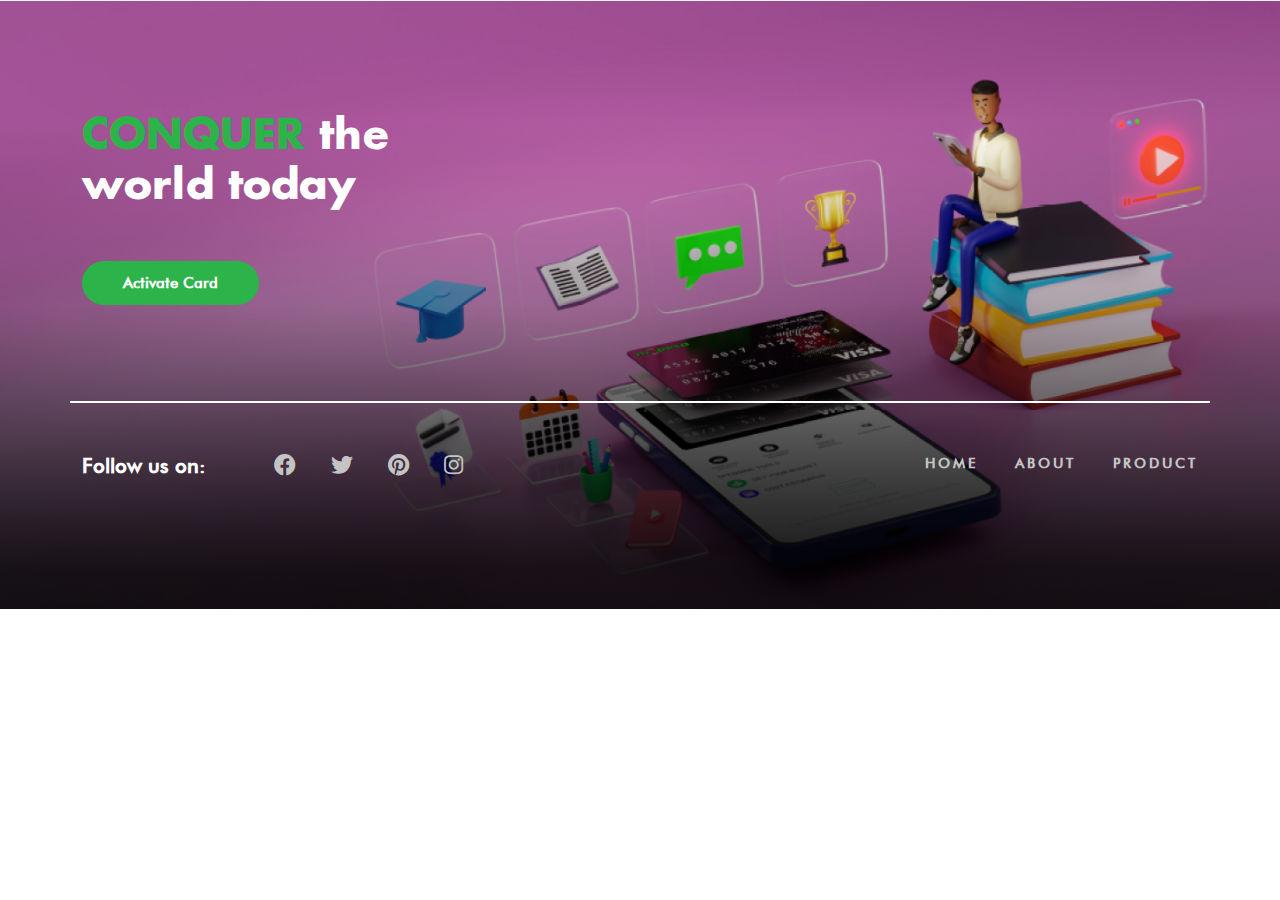
==== about.html @ 8df94aee "New html" ====
<!DOCTYPE html>
<html lang="en">
<head>
<meta charset="utf-8">
<meta http-equiv="X-UA-Compatible" content="IE=edge">
<meta name="viewport" content="width=device-width, initial-scale=1">
<meta name="title" content="" />
<meta name="description" content="" />
<meta name="keywords" content="" />
<meta name="author" content="" />
<meta name="publisher" content="" />
<meta name="copyright" content="" />
<meta name="creation_Date" content="18/05/2022" />
<meta name="expires" content="" />
<link rel="icon" href="images/favicon.ico" type="image/x-icon">
<title>Mpesa Virtual Card</title>

<!--StyleSheet-->
<link rel="preconnect" href="https://fonts.googleapis.com">
<link rel="preconnect" href="https://fonts.gstatic.com" crossorigin>
<link href="https://fonts.googleapis.com/css2?family=Roboto:wght@300;400;500;700&display=swap" rel="stylesheet">
<link href="css/style.min.css" rel="stylesheet">
<link href="css/style.css" rel="stylesheet">

<!--Javascript-->
<script src="js/google.api.js" type="text/Javascript"></script>
</head>

<body>


 <footer class="pt-5 pb-5" style="background-image: url('./images/footer.jpg');">
     <div class="container">
         <div class="row">
             <div class="col-12 col-md-4 text-white footer-text">
                 <h2><span>conquer</span> the world today</h2>
                 <button class="btn btn-green">Activate card</button>
             </div>
             <div class="col-12 footer-last">
                 <div class="row">
                    <div class="col-12 col-md-6 social-icons">
                        <ul>
                            <li class="title">Follow us on:</li>
                            <li><a href="javascript:void(0)" target="_blank">
                                <i class="fab fa-facebook"></i>
                                </a></li>
                            <li><a href="javascript:void(0)" target="_blank">
                                <i class="fab fa-twitter"></i>
                            </a></li>
                            <li><a href="javascript:void(0)" target="_blank">
                                <i class="fab fa-pinterest"></i>
                            </a></li>
                            <li><a href="javascript:void(0)" target="_blank">
                                <i class="fab fa-instagram"></i>
                            </a></li>
                        </ul>
                    </div>
                    <div class="col-12 col-md-6 text-end footer-urls">
                        <ul>
                            <li><a href="javascript:void(0)" target="_blank">Home</a></li>
                            <li><a href="javascript:void(0)" target="_blank">About</a></li>
                            <li><a href="javascript:void(0)" target="_blank">Product</a></li>
                        </ul>
                    </div>
                </div>
             </div>
         </div>
     </div>

 </footer>


<!-- jQuery -->
<script src="js/jquery.min.js" type="text/Javascript"></script>
<script src="js/main.js" type="text/Javascript"></script>
</body>

</html>
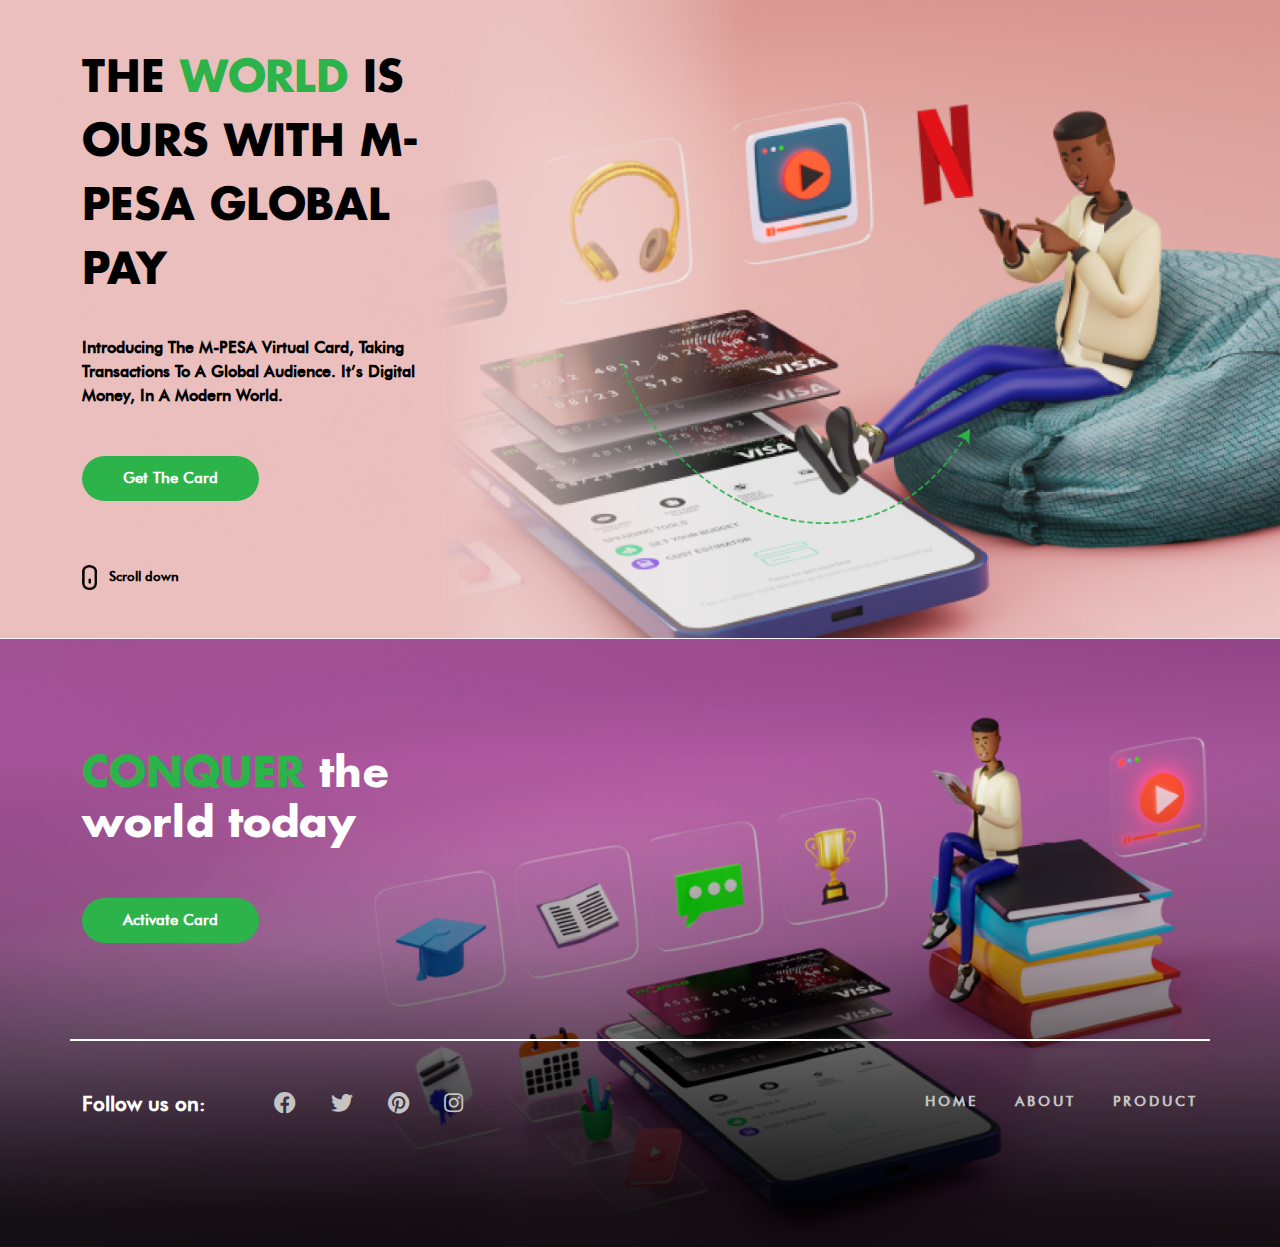
==== commit 2212917c: "about" ====
--- a/about.html
+++ b/about.html
@@ -27,7 +27,22 @@
 </head>
 
 <body>
-
+    <section class="main-banner pt-5 pb-5" style="background-image: url('./images/home-banner.jpg');">
+        <div class="container">
+            <div class="row">
+                <div class="col-12 col-sm-7 col-md-5 banner-content">
+                    <h1>The <span>World</span> is Ours with M-PESA Global Pay</h1>
+                    <p>Introducing the M-PESA virtual card, taking transactions to a global audience. It’s digital money, in a modern world.
+                    </p>
+                    <button class="btn btn-green">Get the card</button>
+                    <span class="scroll">
+                        <img src="./images/icons/scroll-down.png" alt="scroll mpesa card">
+                        Scroll down
+                    </span>
+                </div>
+            </div>
+        </div>
+     </section>
 
  <footer class="pt-5 pb-5" style="background-image: url('./images/footer.jpg');">
      <div class="container">
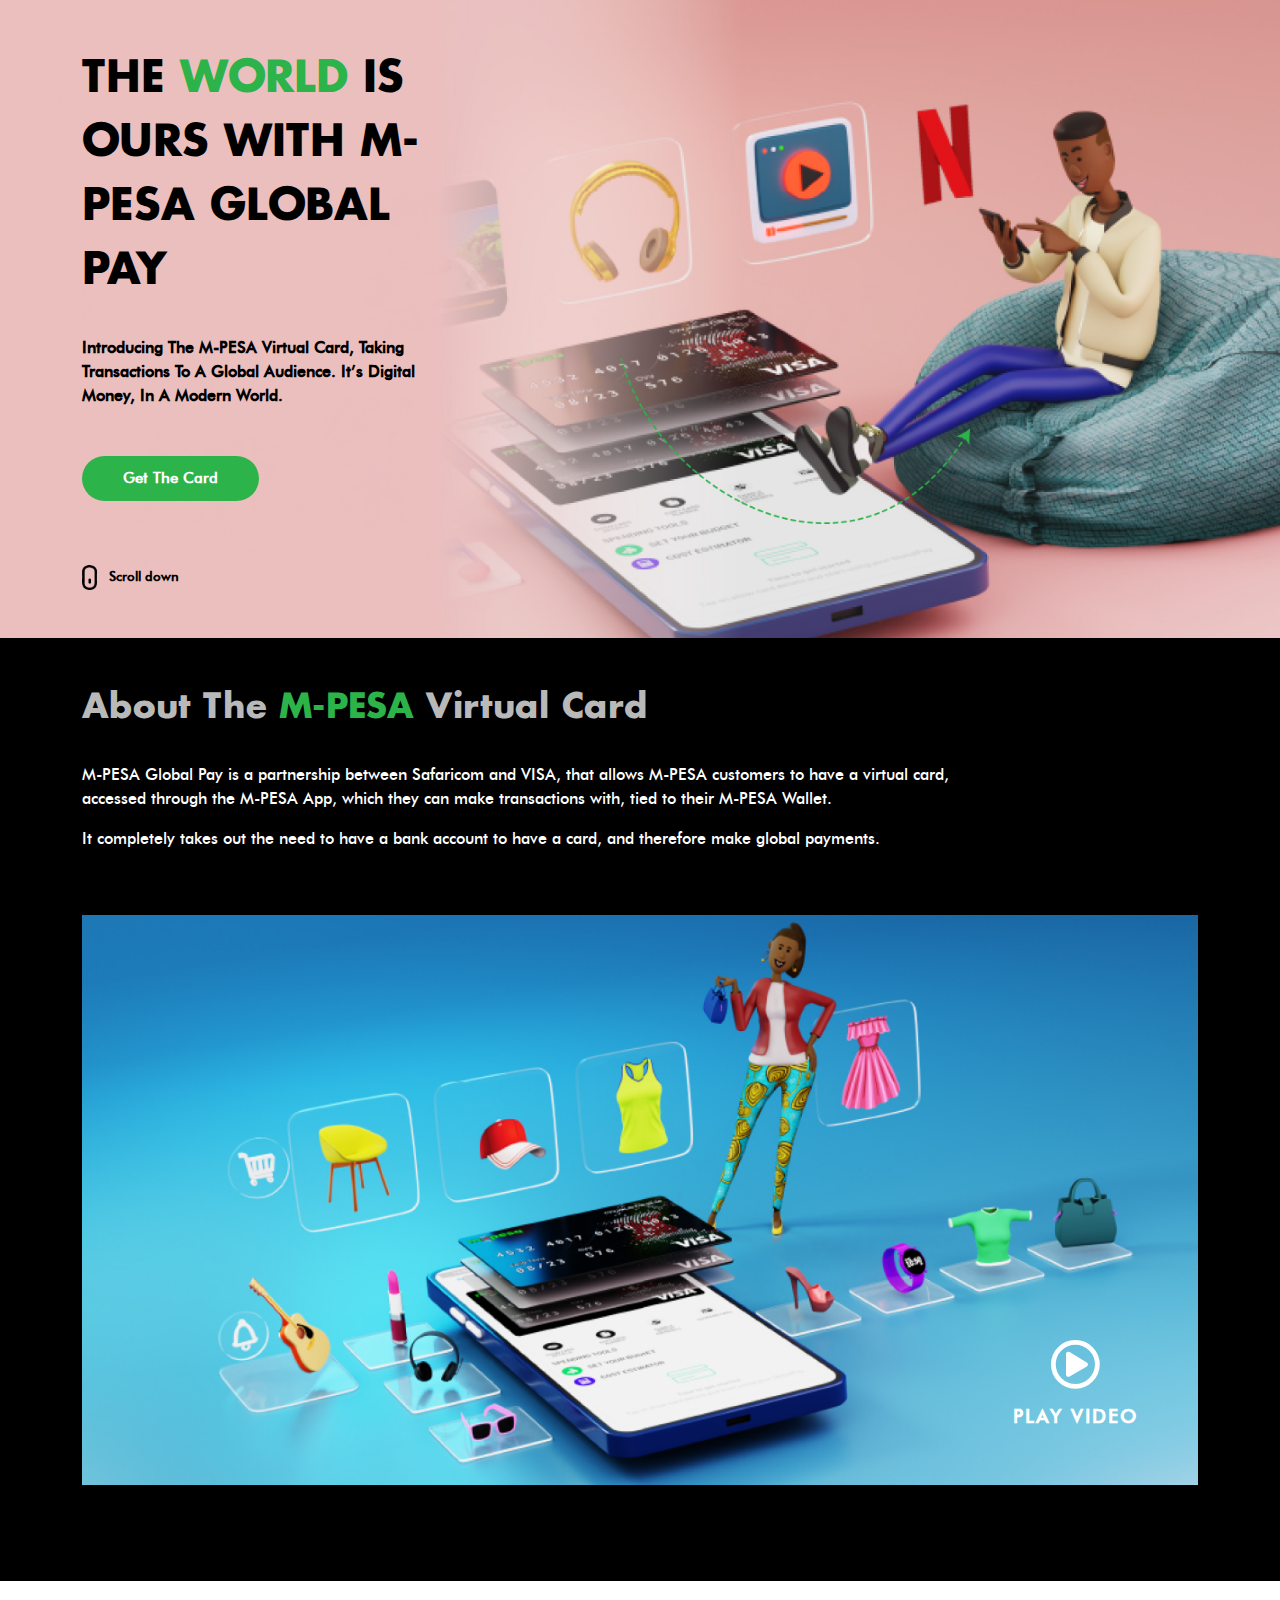
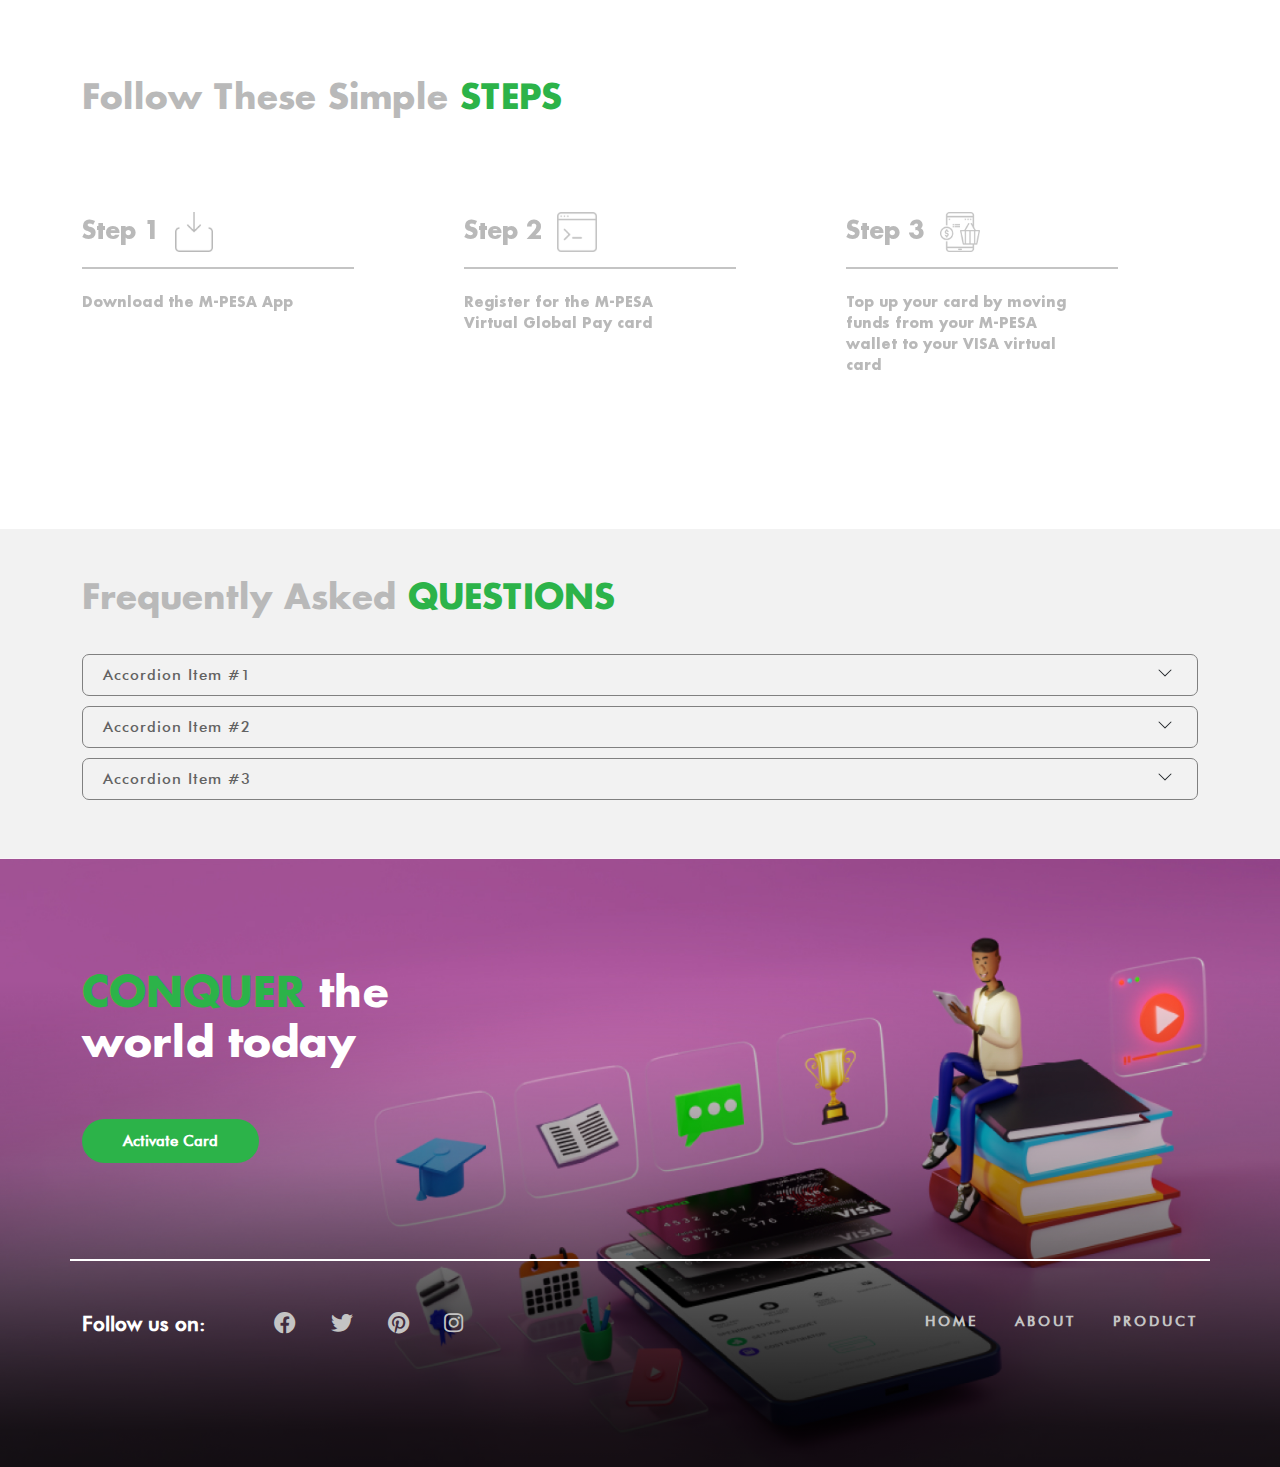
==== commit ffdec89f: "Html Code" ====
--- a/about.html
+++ b/about.html
@@ -43,6 +43,124 @@
             </div>
         </div>
      </section>
+     <section class="about-content bg-black pt-5 pb-5">
+      <div class="container">
+          <div class="row">
+              <div class="col-12 grey-title">
+                  <h2>About the <span>M-PESA</span> virtual card</h2>
+              </div>
+              <div class="col-12 col-md-10 content-area text-white">
+                <p>M-PESA Global Pay is a partnership between Safaricom and VISA, that allows M-PESA customers to have a virtual card, accessed through the M-PESA App, which they can make transactions with, tied to their M-PESA Wallet.</p>
+
+                 <p>It completely takes out the need to have a bank account to have a card, and therefore make global payments. </p>
+              </div>
+              <div class="col-12 steps-video mt-5 pb-5">
+                <div class="video-holder">
+                    <img src="./images/about-video.jpg" alt="video section">
+                    <button class="btn video-btn">
+                        <span>
+                            <i class="far fa-play-circle"></i>
+                        </span>
+                        Play Video
+                    </button>
+                </div>
+             </div>
+          </div>
+      </div>
+   </section>
+   <section class="most-popular pt-5 pb-5 mt-5">
+    <div class="container">
+        <div class="row">
+            <div class="col-12 grey-title">
+                <h2>Follow these simple <span>STEPS</span></h2>
+            </div>
+            <div class="col-12 steps pt-5 mb-5">
+               <div id="steps" class="steps-holder owl-carousel owl-theme">
+                   <div class="steps-container">
+                       <div class="step-title">
+                           <h2>Step 1</h2>
+                           <img src="./images/icons/step1.png" alt="mpesa digital card">
+                       </div>
+                       <div class="steps-content">
+                           <p>Download the M-PESA App
+                           </p>
+                       </div>
+                   </div>
+                   <div class="steps-container">
+                       <div class="step-title">
+                           <h2>Step 2</h2>
+                           <img src="./images/icons/step2.png" alt="mpesa digital card">
+                       </div>
+                       <div class="steps-content">
+                           <p>Register for the M-PESA Virtual Global Pay card
+                           </p>
+                       </div>
+                   </div>
+                   <div class="steps-container">
+                       <div class="step-title">
+                           <h2>Step 3</h2>
+                           <img src="./images/icons/step3.png" alt="mpesa digital card">
+                       </div>
+                       <div class="steps-content">
+                           <p>Top up your card by moving funds from your M-PESA wallet to your VISA virtual card
+                           </p>
+                       </div>
+                   </div>
+               </div>
+            </div>
+        </div>
+    </div>
+</section>
+    <section class="faq pt-5 pb-5 mt-3 bg-grey">
+        <div class="container">
+        <div class="row">
+            <div class="col-12 grey-title">
+                <h2>Frequently Asked <span>Questions</span></h2>
+            </div>
+            <div class="faq-holder col-12">
+                <div class="accordion" id="accordionExample">
+                    <div class="accordion-item">
+                      <h2 class="accordion-header" id="headingOne">
+                        <button class="accordion-button collapsed" type="button" data-bs-toggle="collapse" data-bs-target="#collapseOne" aria-expanded="true" aria-controls="collapseOne">
+                          Accordion Item #1
+                        </button>
+                      </h2>
+                      <div id="collapseOne" class="accordion-collapse collapse" aria-labelledby="headingOne" data-bs-parent="#accordionExample">
+                        <div class="accordion-body">
+                          <strong>This is the first item's accordion body.</strong> It is shown by default, until the collapse plugin adds the appropriate classes that we use to style each element. These classes control the overall appearance, as well as the showing and hiding via CSS transitions. You can modify any of this with custom CSS or overriding our default variables. It's also worth noting that just about any HTML can go within the <code>.accordion-body</code>, though the transition does limit overflow.
+                        </div>
+                      </div>
+                    </div>
+                    <div class="accordion-item">
+                      <h2 class="accordion-header" id="headingTwo">
+                        <button class="accordion-button collapsed" type="button" data-bs-toggle="collapse" data-bs-target="#collapseTwo" aria-expanded="false" aria-controls="collapseTwo">
+                          Accordion Item #2
+                        </button>
+                      </h2>
+                      <div id="collapseTwo" class="accordion-collapse collapse" aria-labelledby="headingTwo" data-bs-parent="#accordionExample">
+                        <div class="accordion-body">
+                          <strong>This is the second item's accordion body.</strong> It is hidden by default, until the collapse plugin adds the appropriate classes that we use to style each element. These classes control the overall appearance, as well as the showing and hiding via CSS transitions. You can modify any of this with custom CSS or overriding our default variables. It's also worth noting that just about any HTML can go within the <code>.accordion-body</code>, though the transition does limit overflow.
+                        </div>
+                      </div>
+                    </div>
+                    <div class="accordion-item">
+                      <h2 class="accordion-header" id="headingThree">
+                        <button class="accordion-button collapsed" type="button" data-bs-toggle="collapse" data-bs-target="#collapseThree" aria-expanded="false" aria-controls="collapseThree">
+                          Accordion Item #3
+                        </button>
+                      </h2>
+                      <div id="collapseThree" class="accordion-collapse collapse" aria-labelledby="headingThree" data-bs-parent="#accordionExample">
+                        <div class="accordion-body">
+                          <strong>This is the third item's accordion body.</strong> It is hidden by default, until the collapse plugin adds the appropriate classes that we use to style each element. These classes control the overall appearance, as well as the showing and hiding via CSS transitions. You can modify any of this with custom CSS or overriding our default variables. It's also worth noting that just about any HTML can go within the <code>.accordion-body</code>, though the transition does limit overflow.
+                        </div>
+                      </div>
+                    </div>
+                    
+                  </div>
+            </div>
+        </div>
+        </div>
+    </section>
 
  <footer class="pt-5 pb-5" style="background-image: url('./images/footer.jpg');">
      <div class="container">
--- a/css/style.css
+++ b/css/style.css
@@ -336,7 +336,8 @@
     font-size: 50px;
 }
 .video-holder:hover .video-btn{
-	color: #2CB349;
+	color: #000000;
+	cursor: pointer;
 }
 .popular{
 	padding: 5rem 0;
@@ -381,15 +382,17 @@
 	font-weight: 800;
     color: #626262;
     line-height: 33px;
-    font-size: 35px;
+	font-size: 26px;
     text-transform: uppercase;
+	letter-spacing: 1px;
 }
 .price{
-	color: #2CB349;
-	text-align: right;
+	color: #BFBFBF
 }
 .price h2{
-	font-size: 38px;
+    font-size: 22px;
+    margin: 5px 0 0;
+    letter-spacing: 1px;
 }
 .small-title {
     font-family: 'futuramedium';
@@ -405,8 +408,8 @@
 	display: block;
     font-family: 'futuramedium';
     text-decoration: none;
-    margin-top: 2.5rem;
-    color: #1295F4;
+    margin-top: 1rem;
+    color: #52b44a;
     font-size: 14px;
     text-transform: uppercase;
     letter-spacing: 0.2em;
@@ -560,4 +563,47 @@
 @media screen and (max-width:320px){
 }
 
-
+/* joycss */
+.accordion-item {
+    margin-bottom: 10px;
+    border: 1px solid grey !important;
+    border-radius: 7px !important;
+    overflow: hidden;
+	background: transparent;
+}
+.accordion-item .collapsed {
+    font-weight: 500;
+    font-family: 'futuramedium';
+    color: #626262;
+    font-size: 15px;
+    letter-spacing: 1px;
+	box-shadow: none;
+	background: transparent;
+}
+.accordion-button:not(.collapsed) {
+    background: transparent;
+    color: #000000;
+	box-shadow: none;
+}
+.accordion-button{
+	padding: 10px 20px;
+	outline: none;
+}
+.accordion-body {
+    padding: 1rem 1.25rem;
+    font-family: 'futuramedium';
+    font-size: 16px;
+    color: #626262;
+}
+.accordion-button::after{
+	background-size: 1rem;
+}
+/* end of joycss */
+.bg-black{
+	background: #1B1B1B;
+}
+p{
+	font-family: 'futuramedium';
+	margin-bottom: 1rem;
+	font-size: 16px;
+}
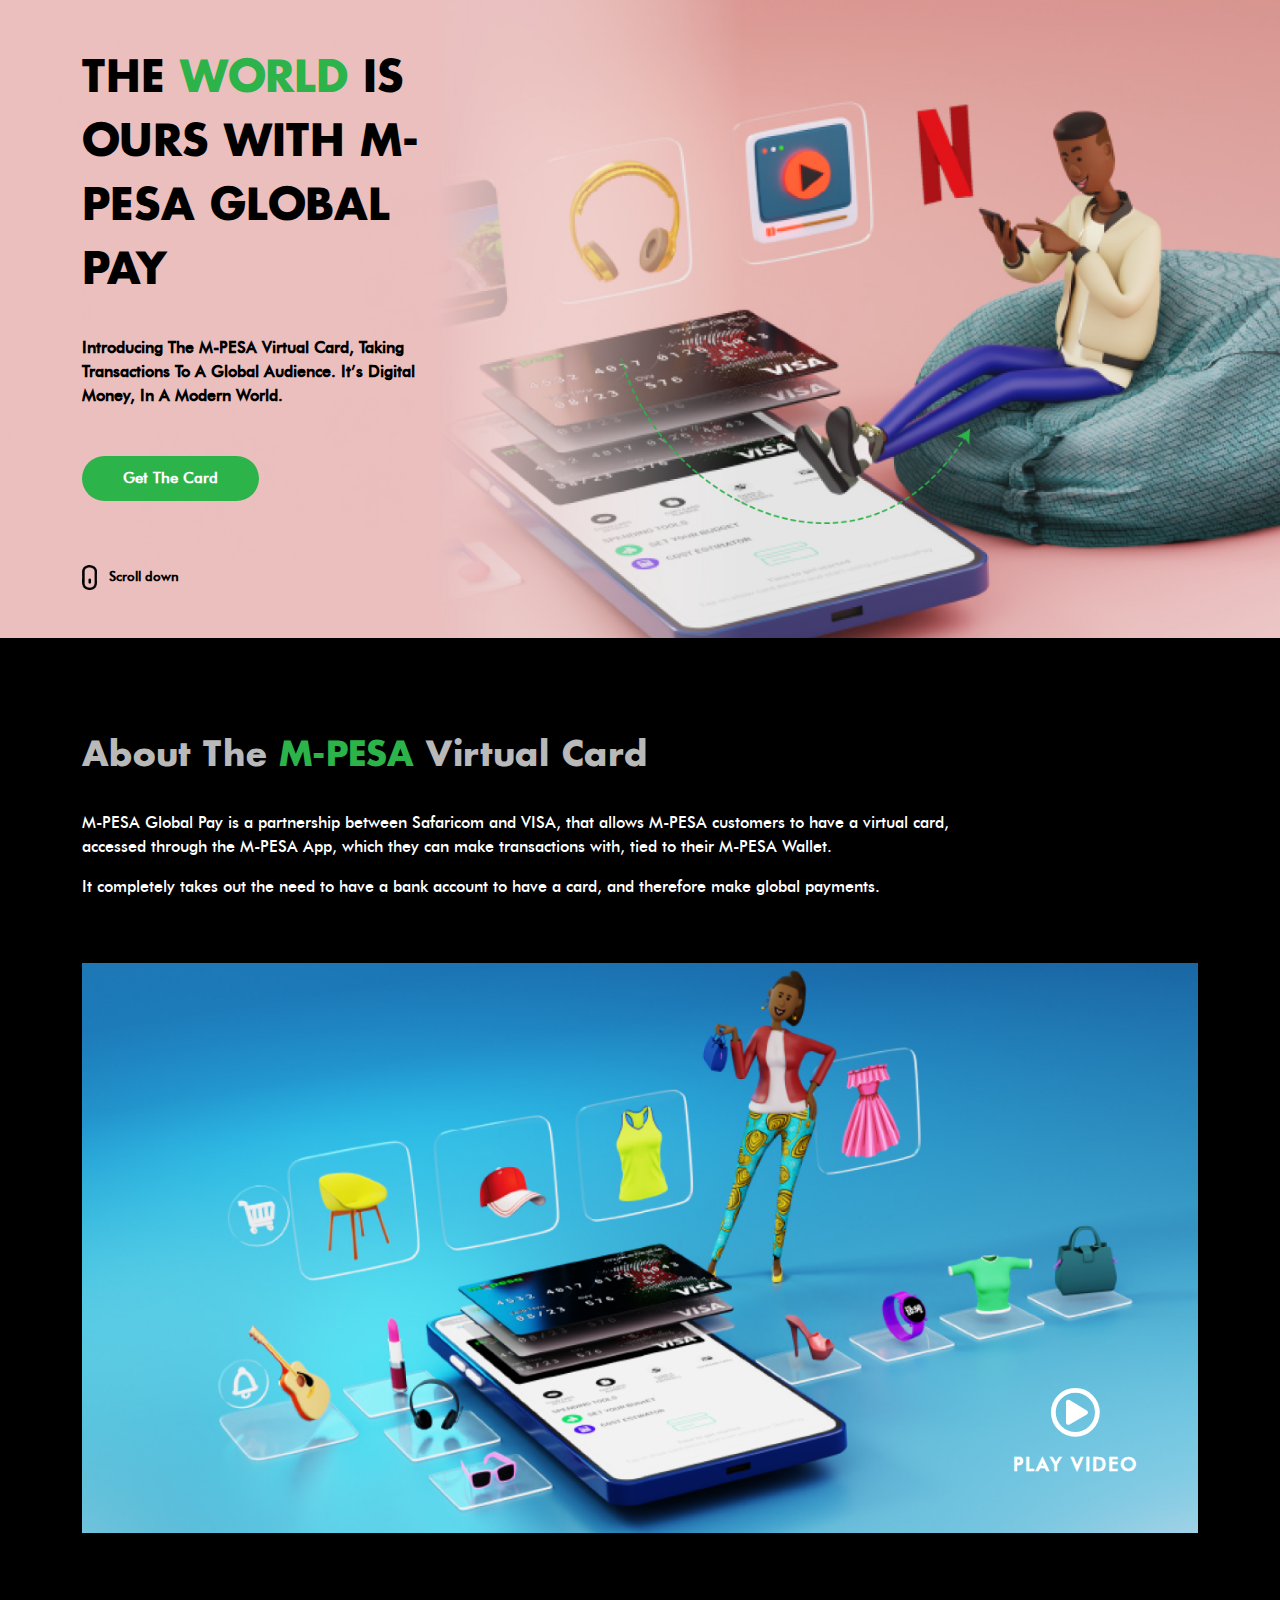
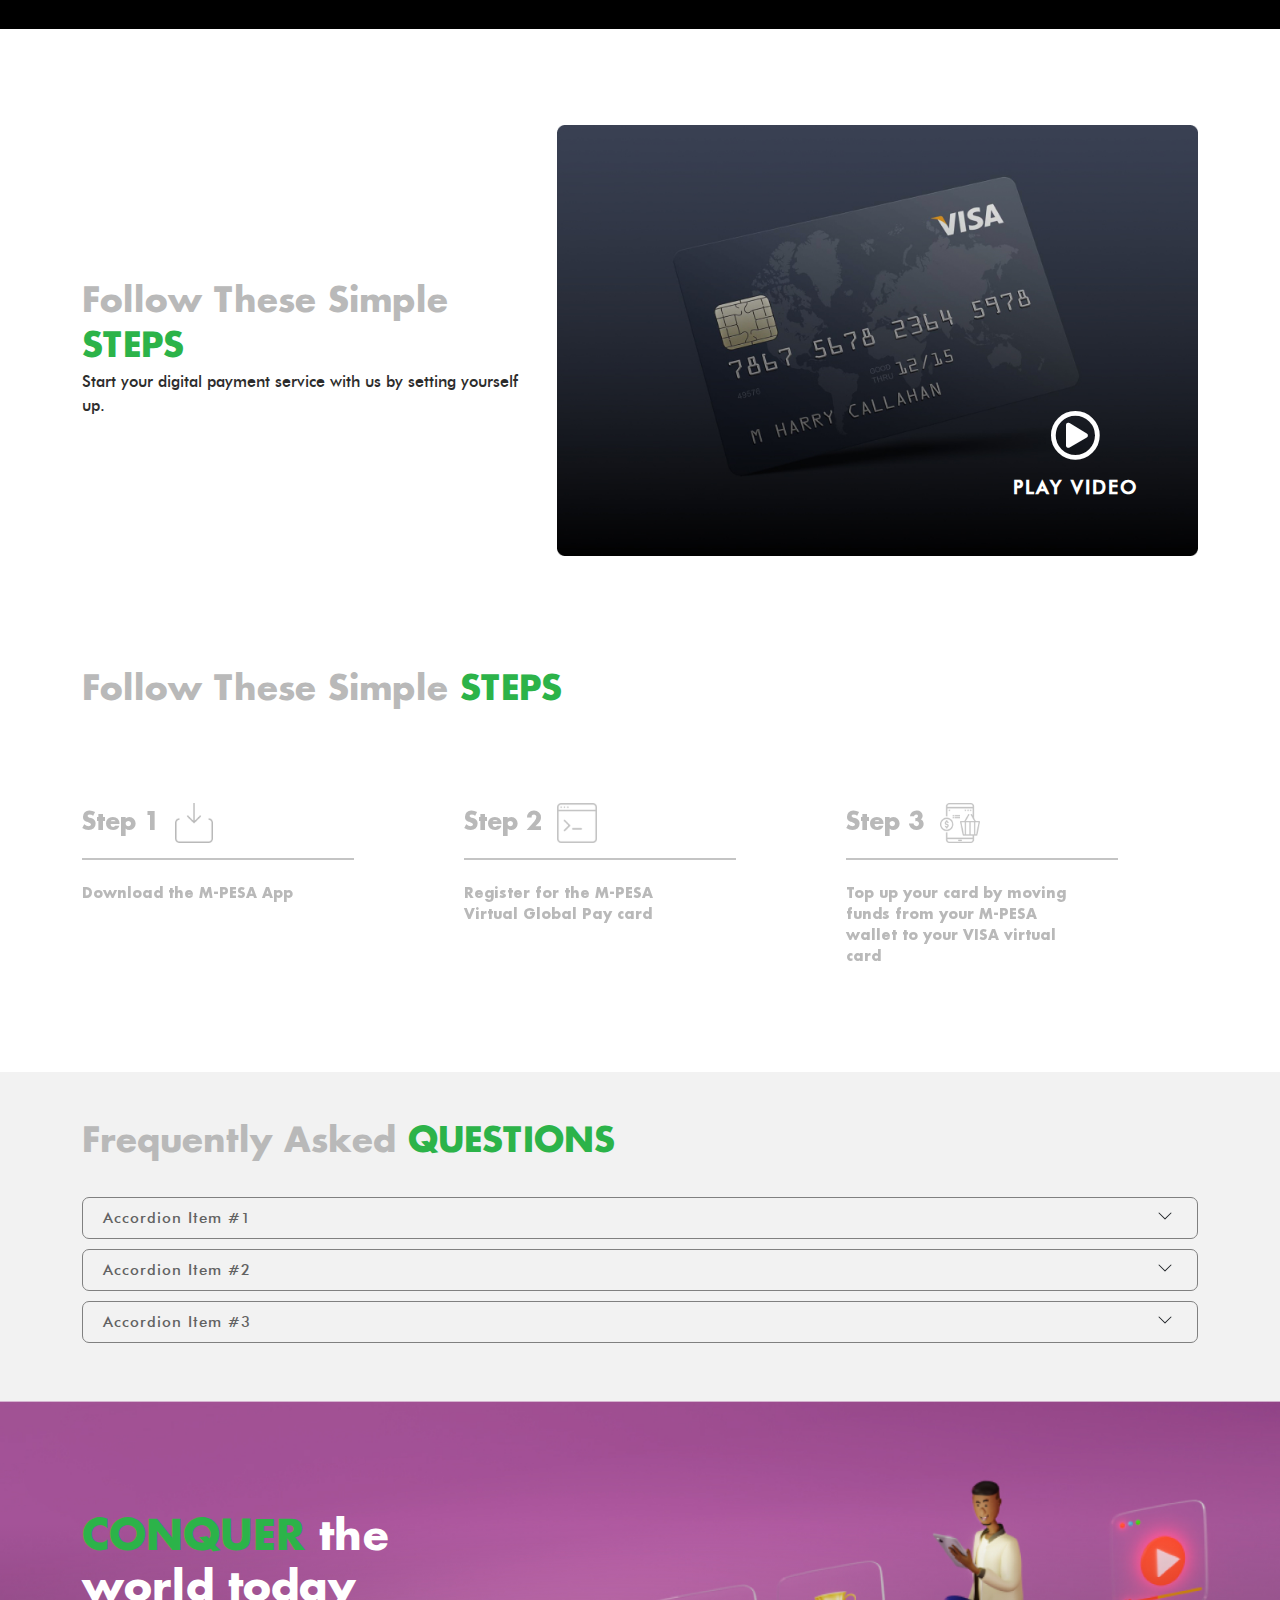
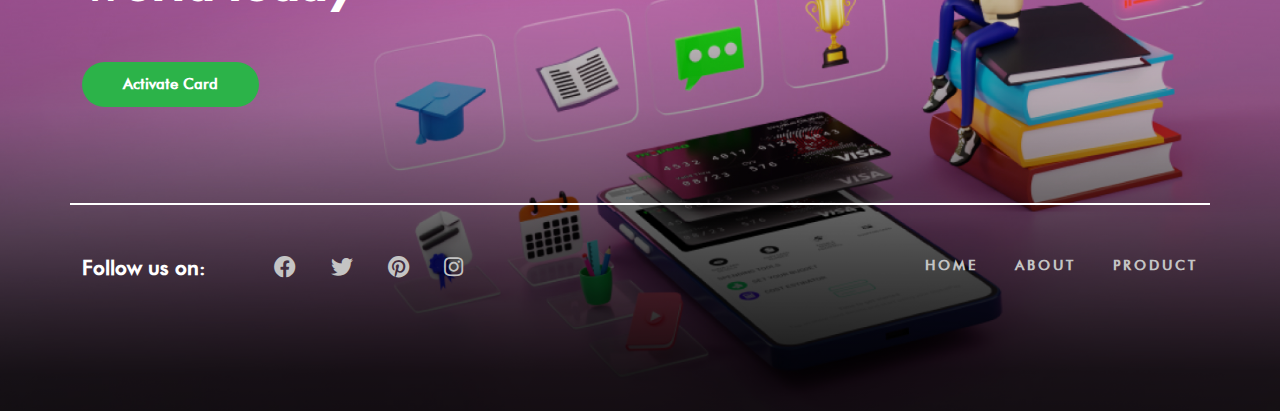
==== commit 08954aa9: "About Us" ====
--- a/about.html
+++ b/about.html
@@ -46,7 +46,7 @@
      <section class="about-content bg-black pt-5 pb-5">
       <div class="container">
           <div class="row">
-              <div class="col-12 grey-title">
+              <div class="col-12 grey-title mt-5">
                   <h2>About the <span>M-PESA</span> virtual card</h2>
               </div>
               <div class="col-12 col-md-10 content-area text-white">
@@ -68,9 +68,28 @@
           </div>
       </div>
    </section>
-   <section class="most-popular pt-5 pb-5 mt-5">
+   <section class="most-popular pt-5 mt-5">
     <div class="container">
-        <div class="row">
+      <div class="row align-center d-flex align-items-center">
+        <div class="col-12 col-sm-6 col-md-5">
+          <div class="col-12 grey-title">
+            <h2>Follow these simple <span>STEPS</span></h2>
+            <p>Start your digital payment service with us by setting yourself up.</p>
+        </div>
+        </div>
+        <div class="col-12 steps-video col-md-7 mb-5 video-inside">
+          <div class="video-holder">
+              <img src="./images/video-inside.jpg" alt="video section">
+              <button class="btn video-btn">
+                  <span>
+                      <i class="far fa-play-circle"></i>
+                  </span>
+                  Play Video
+              </button>
+          </div>
+       </div>
+      </div>
+        <div class="row mt-5 pt-3">
             <div class="col-12 grey-title">
                 <h2>Follow these simple <span>STEPS</span></h2>
             </div>
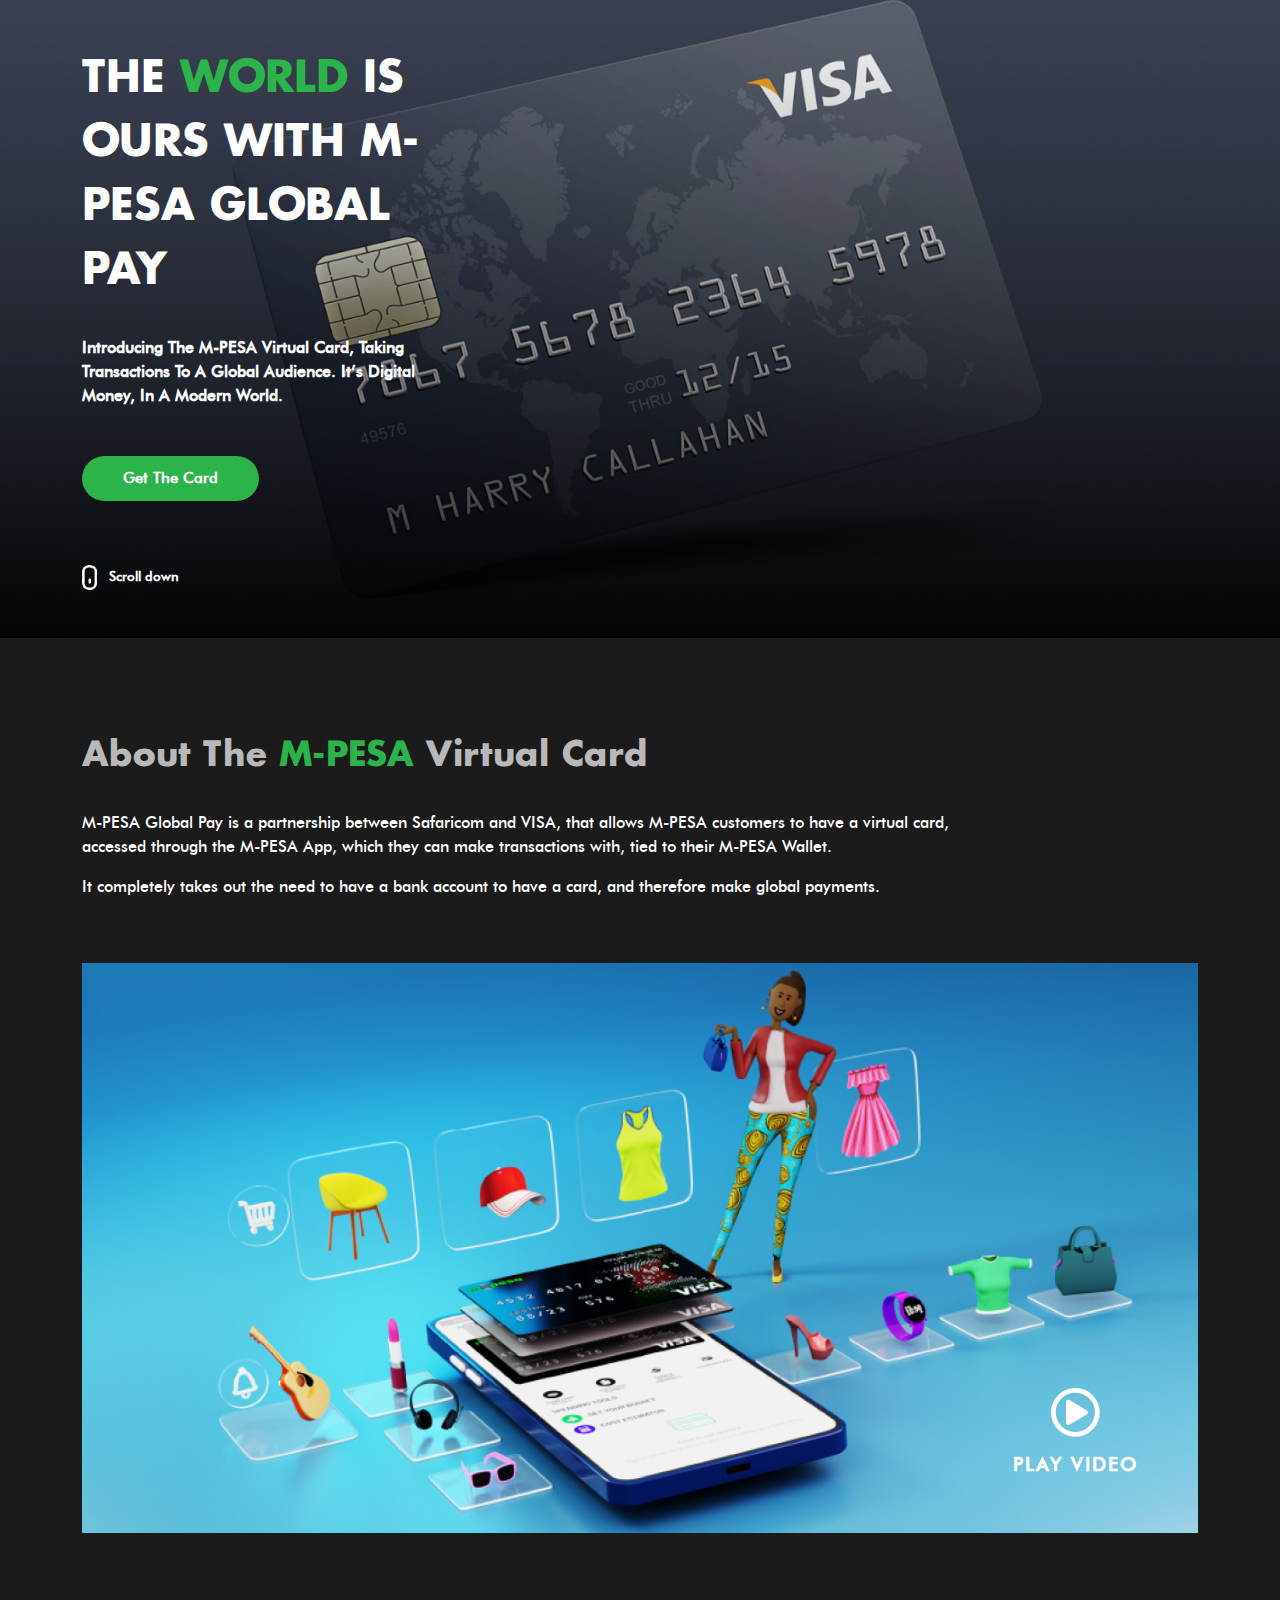
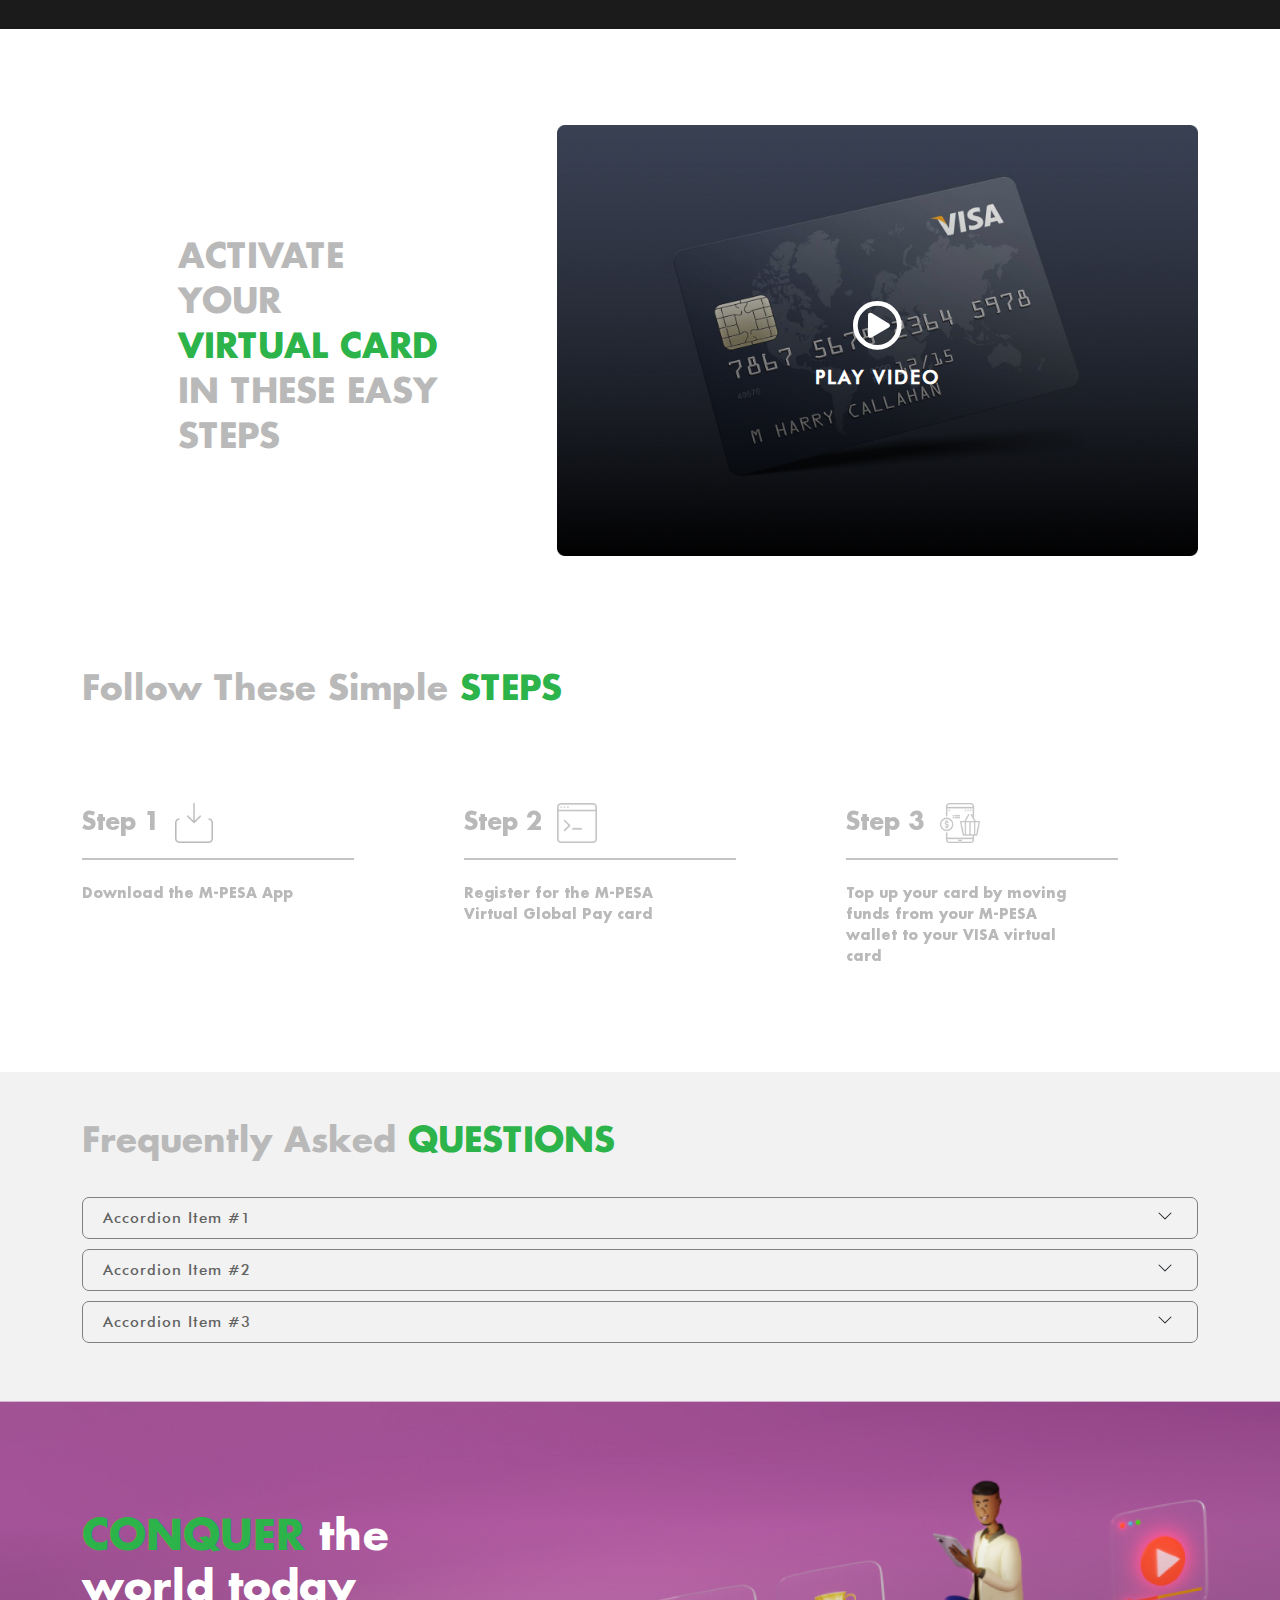
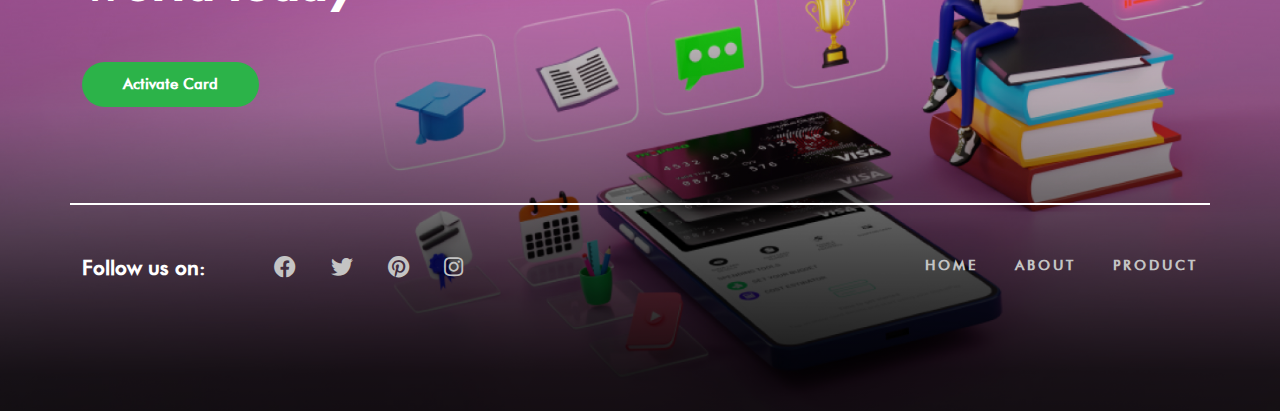
==== commit 2bd624fa: "html" ====
--- a/about.html
+++ b/about.html
@@ -27,7 +27,7 @@
 </head>
 
 <body>
-    <section class="main-banner pt-5 pb-5" style="background-image: url('./images/home-banner.jpg');">
+    <section class="main-banner pt-5 pb-5 text-white" style="background-image: url('./images/about-banner.jpg');">
         <div class="container">
             <div class="row">
                 <div class="col-12 col-sm-7 col-md-5 banner-content">
@@ -36,14 +36,14 @@
                     </p>
                     <button class="btn btn-green">Get the card</button>
                     <span class="scroll">
-                        <img src="./images/icons/scroll-down.png" alt="scroll mpesa card">
-                        Scroll down
-                    </span>
+                      <img src="./images/icons/scroll-white.png" alt="scroll mpesa card">
+                      Scroll down
+                  </span>
                 </div>
             </div>
         </div>
      </section>
-     <section class="about-content bg-black pt-5 pb-5">
+     <section class="about-content bg-blacky pt-5 pb-5">
       <div class="container">
           <div class="row">
               <div class="col-12 grey-title mt-5">
@@ -72,9 +72,8 @@
     <div class="container">
       <div class="row align-center d-flex align-items-center">
         <div class="col-12 col-sm-6 col-md-5">
-          <div class="col-12 grey-title">
-            <h2>Follow these simple <span>STEPS</span></h2>
-            <p>Start your digital payment service with us by setting yourself up.</p>
+          <div class="col-12 grey-title video-caption">
+            <h2>Activate your <span>virtual card</span> in these easy steps</h2>
         </div>
         </div>
         <div class="col-12 steps-video col-md-7 mb-5 video-inside">
--- a/css/style.css
+++ b/css/style.css
@@ -599,7 +599,7 @@
 	background-size: 1rem;
 }
 /* end of joycss */
-.bg-black{
+.bg-blacky{
 	background: #1B1B1B;
 }
 p{
@@ -607,3 +607,44 @@
 	margin-bottom: 1rem;
 	font-size: 16px;
 }
+.app-store{
+	display: inline-block;
+	width: 49%;
+}
+.app-store-holder .modal-content{
+	width: 80%;
+    margin: 11rem auto 0;
+}
+.app-store-holder .modal-body h2{
+	text-transform: uppercase;
+    font-size: 34px;
+    width: 80%;
+    margin: 0 auto 1rem;
+}
+.app-store-holder .modal-header{
+	padding: 15px 10px 0 0;
+    border-bottom: 0;
+}
+.modal-header .btn-close{
+	outline: none !important;
+}
+.video-inside .video-btn{
+	top: 0 !important;
+	bottom: 0 !important;
+	right: 0;
+	left: 0;
+	margin: auto;
+}
+.video-inside .video-holder:hover .video-btn{
+	color: #2CB349 !important;
+}
+.video-caption{
+    padding: 0 6rem;
+
+}
+.video-caption h2{
+	text-transform: uppercase;
+}
+.text-white .banner-content h1, .text-white .banner-content p,.text-white .scroll{
+	color: #fff;
+}
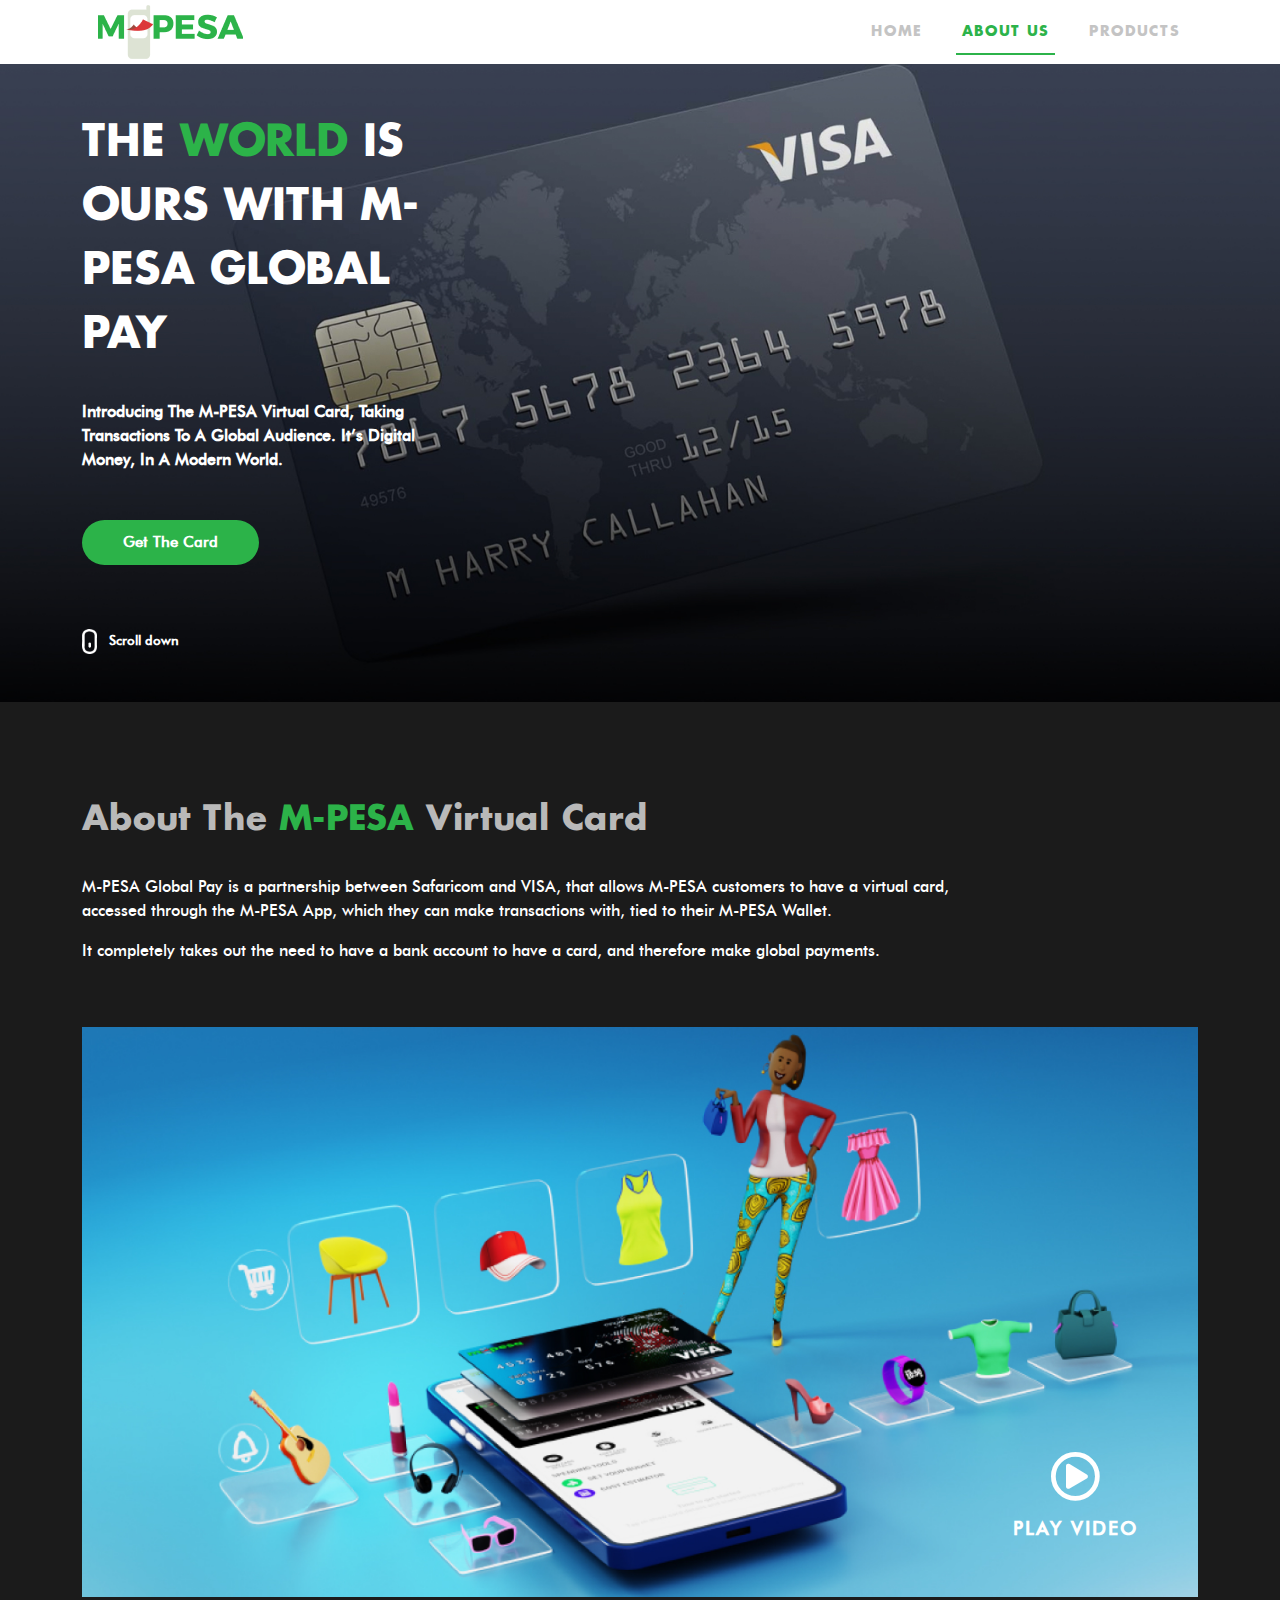
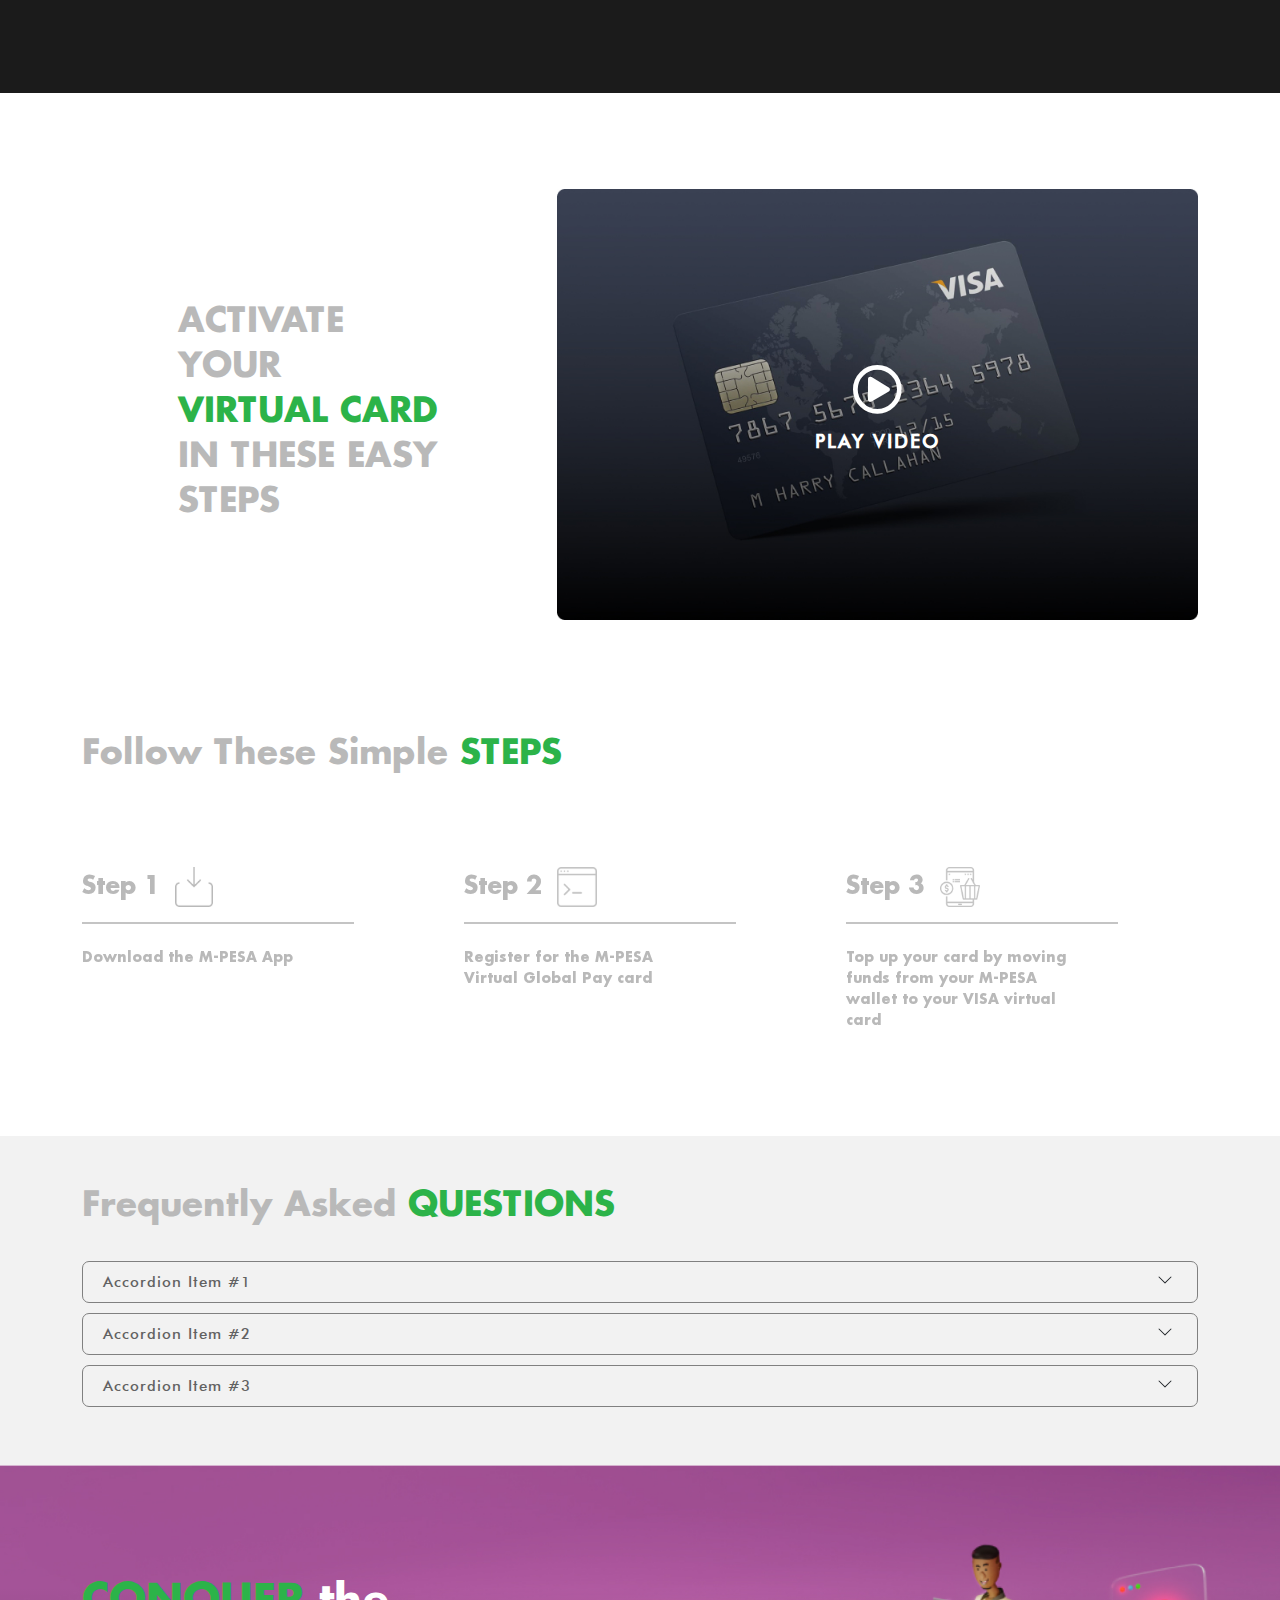
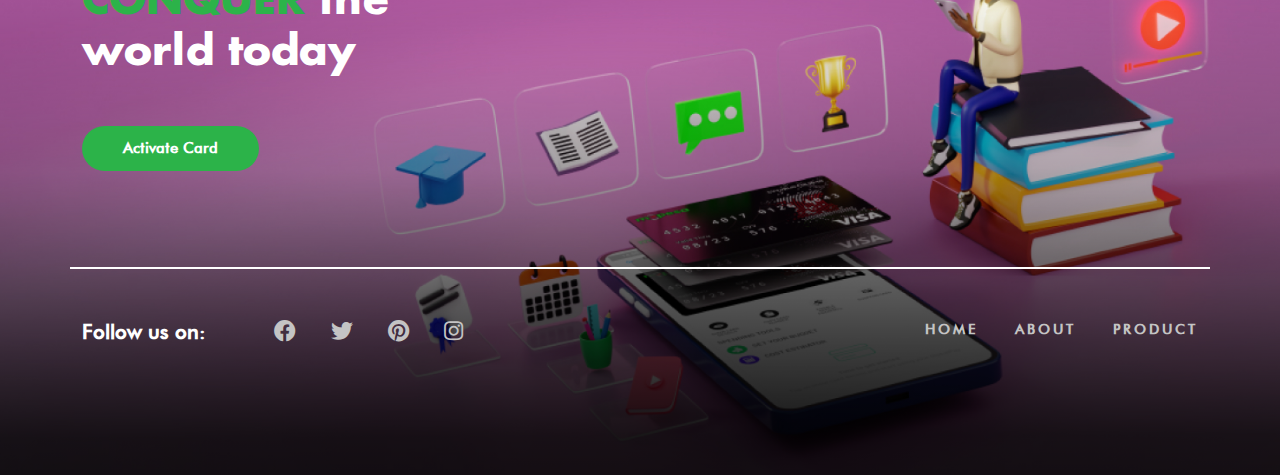
==== commit 7259ccd4: "menu added" ====
--- a/about.html
+++ b/about.html
@@ -27,6 +27,42 @@
 </head>
 
 <body>
+<!-- Header Area Start -->
+<header class="header-area scrollheader">
+  <div class="classy-nav-container breakpoint-off">
+    <div class="container"> 
+      <!-- Classy Menu -->
+      <nav class="classy-navbar justify-content-between" id="roamingnav"> 
+        
+        <!-- Logo --> 
+        <a class="nav-brand mainlogo" href="index.html"><img src="images/safaricom-logo.svg" class="web-logo" alt=""> 
+          <img src="images/mpesa-logo.png" class="mobile-logo" alt=""></a> 
+        
+        <!-- Navbar Toggler -->
+        <div class="classy-navbar-toggler"> <span class="navbarToggler"><span></span><span></span><span></span></span> </div>
+        
+        <!-- Menu -->
+        <div class="classy-menu"> 
+          <!-- <a class="nav-brand nav-brand-mobile" href="index.html"><img src="images/mpesa-logo.svg" class="mobile-logo" alt=""></a> -->
+          <!-- Menu Close Button -->
+          <div class="classycloseIcon">
+            <div class="cross-wrap"><span class="top"></span><span class="bottom"></span></div>
+          </div>
+          <!-- Nav Start -->
+          <div class="classynav">
+            <ul id="nav">
+              <li><a href="index.html">Home</a></li>
+              <li class="active"><a href="about.html">About us</a></li>
+              <li><a href="products.html">Products</a></li>
+            </ul>
+          </div>
+          <!-- Nav End --> 
+        </div>
+      </nav>
+    </div>
+  </div>
+</header>
+<!-- Header Area End -->
     <section class="main-banner pt-5 pb-5 text-white" style="background-image: url('./images/about-banner.jpg');">
         <div class="container">
             <div class="row">
--- a/css/style.min.css
+++ b/css/style.min.css
@@ -28,6 +28,9 @@
 
 /*** @package IcoFont ***/
 @font-face{font-family:IcoFont;font-weight:400;font-style:Regular;src:url(../fonts/icofont.woff2) format("woff2"),url(../fonts/icofont.woff) format("woff")}[class*=" icofont-"],[class^=icofont-]{font-family:IcoFont!important;speak:none;font-style:normal;font-weight:400;font-variant:normal;text-transform:none;white-space:nowrap;word-wrap:normal;direction:ltr;line-height:1;-webkit-font-feature-settings:"liga";-webkit-font-smoothing:antialiased}.icofont-angry-monster:before{content:"\e800"}.icofont-bathtub:before{content:"\e801"}.icofont-bird-wings:before{content:"\e802"}.icofont-bow:before{content:"\e803"}.icofont-castle:before{content:"\e804"}.icofont-circuit:before{content:"\e805"}.icofont-crown-king:before{content:"\e806"}.icofont-crown-queen:before{content:"\e807"}.icofont-dart:before{content:"\e808"}.icofont-disability-race:before{content:"\e809"}.icofont-diving-goggle:before{content:"\e80a"}.icofont-eye-open:before{content:"\e80b"}.icofont-flora-flower:before{content:"\e80c"}.icofont-flora:before{content:"\e80d"}.icofont-gift-box:before{content:"\e80e"}.icofont-halloween-pumpkin:before{content:"\e80f"}.icofont-hand-power:before{content:"\e810"}.icofont-hand-thunder:before{content:"\e811"}.icofont-king-monster:before{content:"\e812"}.icofont-love:before{content:"\e813"}.icofont-magician-hat:before{content:"\e814"}.icofont-native-american:before{content:"\e815"}.icofont-owl-look:before{content:"\e816"}.icofont-phoenix:before{content:"\e817"}.icofont-robot-face:before{content:"\e818"}.icofont-sand-clock:before{content:"\e819"}.icofont-shield-alt:before{content:"\e81a"}.icofont-ship-wheel:before{content:"\e81b"}.icofont-skull-danger:before{content:"\e81c"}.icofont-skull-face:before{content:"\e81d"}.icofont-snowmobile:before{content:"\e81e"}.icofont-space-shuttle:before{content:"\e81f"}.icofont-star-shape:before{content:"\e820"}.icofont-swirl:before{content:"\e821"}.icofont-tattoo-wing:before{content:"\e822"}.icofont-throne:before{content:"\e823"}.icofont-tree-alt:before{content:"\e824"}.icofont-triangle:before{content:"\e825"}.icofont-unity-hand:before{content:"\e826"}.icofont-weed:before{content:"\e827"}.icofont-woman-bird:before{content:"\e828"}.icofont-bat:before{content:"\e829"}.icofont-bear-face:before{content:"\e82a"}.icofont-bear-tracks:before{content:"\e82b"}.icofont-bear:before{content:"\e82c"}.icofont-bird-alt:before{content:"\e82d"}.icofont-bird-flying:before{content:"\e82e"}.icofont-bird:before{content:"\e82f"}.icofont-birds:before{content:"\e830"}.icofont-bone:before{content:"\e831"}.icofont-bull:before{content:"\e832"}.icofont-butterfly-alt:before{content:"\e833"}.icofont-butterfly:before{content:"\e834"}.icofont-camel-alt:before{content:"\e835"}.icofont-camel-head:before{content:"\e836"}.icofont-camel:before{content:"\e837"}.icofont-cat-alt-1:before{content:"\e838"}.icofont-cat-alt-2:before{content:"\e839"}.icofont-cat-alt-3:before{content:"\e83a"}.icofont-cat-dog:before{content:"\e83b"}.icofont-cat-face:before{content:"\e83c"}.icofont-cat:before{content:"\e83d"}.icofont-cow-head:before{content:"\e83e"}.icofont-cow:before{content:"\e83f"}.icofont-crab:before{content:"\e840"}.icofont-crocodile:before{content:"\e841"}.icofont-deer-head:before{content:"\e842"}.icofont-dog-alt:before{content:"\e843"}.icofont-dog-barking:before{content:"\e844"}.icofont-dog:before{content:"\e845"}.icofont-dolphin:before{content:"\e846"}.icofont-duck-tracks:before{content:"\e847"}.icofont-eagle-head:before{content:"\e848"}.icofont-eaten-fish:before{content:"\e849"}.icofont-elephant-alt:before{content:"\e84a"}.icofont-elephant-head-alt:before{content:"\e84b"}.icofont-elephant-head:before{content:"\e84c"}.icofont-elephant:before{content:"\e84d"}.icofont-elk:before{content:"\e84e"}.icofont-fish-1:before{content:"\e84f"}.icofont-fish-2:before{content:"\e850"}.icofont-fish-3:before{content:"\e851"}.icofont-fish-4:before{content:"\e852"}.icofont-fish-5:before{content:"\e853"}.icofont-fish:before{content:"\e854"}.icofont-fox-alt:before{content:"\e855"}.icofont-fox:before{content:"\e856"}.icofont-frog-tracks:before{content:"\e857"}.icofont-frog:before{content:"\e858"}.icofont-froggy:before{content:"\e859"}.icofont-giraffe-head-1:before{content:"\e85a"}.icofont-giraffe-head-2:before{content:"\e85b"}.icofont-giraffe-head:before{content:"\e85c"}.icofont-giraffe:before{content:"\e85d"}.icofont-goat-head:before{content:"\e85e"}.icofont-gorilla:before{content:"\e85f"}.icofont-hen-tracks:before{content:"\e860"}.icofont-horse-head-1:before{content:"\e861"}.icofont-horse-head-2:before{content:"\e862"}.icofont-horse-head:before{content:"\e863"}.icofont-horse-tracks:before{content:"\e864"}.icofont-jellyfish:before{content:"\e865"}.icofont-kangaroo:before{content:"\e866"}.icofont-lemur:before{content:"\e867"}.icofont-lion-head-1:before{content:"\e868"}.icofont-lion-head-2:before{content:"\e869"}.icofont-lion-head:before{content:"\e86a"}.icofont-lion:before{content:"\e86b"}.icofont-monkey-2:before{content:"\e86c"}.icofont-monkey-3:before{content:"\e86d"}.icofont-monkey-face:before{content:"\e86e"}.icofont-monkey:before{content:"\e86f"}.icofont-octopus-alt:before{content:"\e870"}.icofont-octopus:before{content:"\e871"}.icofont-owl:before{content:"\e872"}.icofont-panda-face:before{content:"\e873"}.icofont-panda:before{content:"\e874"}.icofont-panther:before{content:"\e875"}.icofont-parrot-lip:before{content:"\e876"}.icofont-parrot:before{content:"\e877"}.icofont-paw:before{content:"\e878"}.icofont-pelican:before{content:"\e879"}.icofont-penguin:before{content:"\e87a"}.icofont-pig-face:before{content:"\e87b"}.icofont-pig:before{content:"\e87c"}.icofont-pigeon-1:before{content:"\e87d"}.icofont-pigeon-2:before{content:"\e87e"}.icofont-pigeon:before{content:"\e87f"}.icofont-rabbit:before{content:"\e880"}.icofont-rat:before{content:"\e881"}.icofont-rhino-head:before{content:"\e882"}.icofont-rhino:before{content:"\e883"}.icofont-rooster:before{content:"\e884"}.icofont-seahorse:before{content:"\e885"}.icofont-seal:before{content:"\e886"}.icofont-shrimp-alt:before{content:"\e887"}.icofont-shrimp:before{content:"\e888"}.icofont-snail-1:before{content:"\e889"}.icofont-snail-2:before{content:"\e88a"}.icofont-snail-3:before{content:"\e88b"}.icofont-snail:before{content:"\e88c"}.icofont-snake:before{content:"\e88d"}.icofont-squid:before{content:"\e88e"}.icofont-squirrel:before{content:"\e88f"}.icofont-tiger-face:before{content:"\e890"}.icofont-tiger:before{content:"\e891"}.icofont-turtle:before{content:"\e892"}.icofont-whale:before{content:"\e893"}.icofont-woodpecker:before{content:"\e894"}.icofont-zebra:before{content:"\e895"}.icofont-brand-acer:before{content:"\e896"}.icofont-brand-adidas:before{content:"\e897"}.icofont-brand-adobe:before{content:"\e898"}.icofont-brand-air-new-zealand:before{content:"\e899"}.icofont-brand-airbnb:before{content:"\e89a"}.icofont-brand-aircell:before{content:"\e89b"}.icofont-brand-airtel:before{content:"\e89c"}.icofont-brand-alcatel:before{content:"\e89d"}.icofont-brand-alibaba:before{content:"\e89e"}.icofont-brand-aliexpress:before{content:"\e89f"}.icofont-brand-alipay:before{content:"\e8a0"}.icofont-brand-amazon:before{content:"\e8a1"}.icofont-brand-amd:before{content:"\e8a2"}.icofont-brand-american-airlines:before{content:"\e8a3"}.icofont-brand-android-robot:before{content:"\e8a4"}.icofont-brand-android:before{content:"\e8a5"}.icofont-brand-aol:before{content:"\e8a6"}.icofont-brand-apple:before{content:"\e8a7"}.icofont-brand-appstore:before{content:"\e8a8"}.icofont-brand-asus:before{content:"\e8a9"}.icofont-brand-ati:before{content:"\e8aa"}.icofont-brand-att:before{content:"\e8ab"}.icofont-brand-audi:before{content:"\e8ac"}.icofont-brand-axiata:before{content:"\e8ad"}.icofont-brand-bada:before{content:"\e8ae"}.icofont-brand-bbc:before{content:"\e8af"}.icofont-brand-bing:before{content:"\e8b0"}.icofont-brand-blackberry:before{content:"\e8b1"}.icofont-brand-bmw:before{content:"\e8b2"}.icofont-brand-box:before{content:"\e8b3"}.icofont-brand-burger-king:before{content:"\e8b4"}.icofont-brand-business-insider:before{content:"\e8b5"}.icofont-brand-buzzfeed:before{content:"\e8b6"}.icofont-brand-cannon:before{content:"\e8b7"}.icofont-brand-casio:before{content:"\e8b8"}.icofont-brand-china-mobile:before{content:"\e8b9"}.icofont-brand-china-telecom:before{content:"\e8ba"}.icofont-brand-china-unicom:before{content:"\e8bb"}.icofont-brand-cisco:before{content:"\e8bc"}.icofont-brand-citibank:before{content:"\e8bd"}.icofont-brand-cnet:before{content:"\e8be"}.icofont-brand-cnn:before{content:"\e8bf"}.icofont-brand-cocal-cola:before{content:"\e8c0"}.icofont-brand-compaq:before{content:"\e8c1"}.icofont-brand-debian:before{content:"\e8c2"}.icofont-brand-delicious:before{content:"\e8c3"}.icofont-brand-dell:before{content:"\e8c4"}.icofont-brand-designbump:before{content:"\e8c5"}.icofont-brand-designfloat:before{content:"\e8c6"}.icofont-brand-disney:before{content:"\e8c7"}.icofont-brand-dodge:before{content:"\e8c8"}.icofont-brand-dove:before{content:"\e8c9"}.icofont-brand-drupal:before{content:"\e8ca"}.icofont-brand-ebay:before{content:"\e8cb"}.icofont-brand-eleven:before{content:"\e8cc"}.icofont-brand-emirates:before{content:"\e8cd"}.icofont-brand-espn:before{content:"\e8ce"}.icofont-brand-etihad-airways:before{content:"\e8cf"}.icofont-brand-etisalat:before{content:"\e8d0"}.icofont-brand-etsy:before{content:"\e8d1"}.icofont-brand-fastrack:before{content:"\e8d2"}.icofont-brand-fedex:before{content:"\e8d3"}.icofont-brand-ferrari:before{content:"\e8d4"}.icofont-brand-fitbit:before{content:"\e8d5"}.icofont-brand-flikr:before{content:"\e8d6"}.icofont-brand-forbes:before{content:"\e8d7"}.icofont-brand-foursquare:before{content:"\e8d8"}.icofont-brand-foxconn:before{content:"\e8d9"}.icofont-brand-fujitsu:before{content:"\e8da"}.icofont-brand-general-electric:before{content:"\e8db"}.icofont-brand-gillette:before{content:"\e8dc"}.icofont-brand-gizmodo:before{content:"\e8dd"}.icofont-brand-gnome:before{content:"\e8de"}.icofont-brand-google:before{content:"\e8df"}.icofont-brand-gopro:before{content:"\e8e0"}.icofont-brand-gucci:before{content:"\e8e1"}.icofont-brand-hallmark:before{content:"\e8e2"}.icofont-brand-hi5:before{content:"\e8e3"}.icofont-brand-honda:before{content:"\e8e4"}.icofont-brand-hp:before{content:"\e8e5"}.icofont-brand-hsbc:before{content:"\e8e6"}.icofont-brand-htc:before{content:"\e8e7"}.icofont-brand-huawei:before{content:"\e8e8"}.icofont-brand-hulu:before{content:"\e8e9"}.icofont-brand-hyundai:before{content:"\e8ea"}.icofont-brand-ibm:before{content:"\e8eb"}.icofont-brand-icofont:before{content:"\e8ec"}.icofont-brand-icq:before{content:"\e8ed"}.icofont-brand-ikea:before{content:"\e8ee"}.icofont-brand-imdb:before{content:"\e8ef"}.icofont-brand-indiegogo:before{content:"\e8f0"}.icofont-brand-intel:before{content:"\e8f1"}.icofont-brand-ipair:before{content:"\e8f2"}.icofont-brand-jaguar:before{content:"\e8f3"}.icofont-brand-java:before{content:"\e8f4"}.icofont-brand-joomla:before{content:"\e8f5"}.icofont-brand-kickstarter:before{content:"\e8f6"}.icofont-brand-kik:before{content:"\e8f7"}.icofont-brand-lastfm:before{content:"\e8f8"}.icofont-brand-lego:before{content:"\e8f9"}.icofont-brand-lenovo:before{content:"\e8fa"}.icofont-brand-levis:before{content:"\e8fb"}.icofont-brand-lexus:before{content:"\e8fc"}.icofont-brand-lg:before{content:"\e8fd"}.icofont-brand-life-hacker:before{content:"\e8fe"}.icofont-brand-linux-mint:before{content:"\e8ff"}.icofont-brand-linux:before{content:"\e900"}.icofont-brand-lionix:before{content:"\e901"}.icofont-brand-loreal:before{content:"\e902"}.icofont-brand-louis-vuitton:before{content:"\e903"}.icofont-brand-mac-os:before{content:"\e904"}.icofont-brand-marvel-app:before{content:"\e905"}.icofont-brand-mashable:before{content:"\e906"}.icofont-brand-mazda:before{content:"\e907"}.icofont-brand-mcdonals:before{content:"\e908"}.icofont-brand-mercedes:before{content:"\e909"}.icofont-brand-micromax:before{content:"\e90a"}.icofont-brand-microsoft:before{content:"\e90b"}.icofont-brand-mobileme:before{content:"\e90c"}.icofont-brand-mobily:before{content:"\e90d"}.icofont-brand-motorola:before{content:"\e90e"}.icofont-brand-msi:before{content:"\e90f"}.icofont-brand-mts:before{content:"\e910"}.icofont-brand-myspace:before{content:"\e911"}.icofont-brand-mytv:before{content:"\e912"}.icofont-brand-nasa:before{content:"\e913"}.icofont-brand-natgeo:before{content:"\e914"}.icofont-brand-nbc:before{content:"\e915"}.icofont-brand-nescafe:before{content:"\e916"}.icofont-brand-nestle:before{content:"\e917"}.icofont-brand-netflix:before{content:"\e918"}.icofont-brand-nexus:before{content:"\e919"}.icofont-brand-nike:before{content:"\e91a"}.icofont-brand-nokia:before{content:"\e91b"}.icofont-brand-nvidia:before{content:"\e91c"}.icofont-brand-omega:before{content:"\e91d"}.icofont-brand-opensuse:before{content:"\e91e"}.icofont-brand-oracle:before{content:"\e91f"}.icofont-brand-panasonic:before{content:"\e920"}.icofont-brand-paypal:before{content:"\e921"}.icofont-brand-pepsi:before{content:"\e922"}.icofont-brand-philips:before{content:"\e923"}.icofont-brand-pizza-hut:before{content:"\e924"}.icofont-brand-playstation:before{content:"\e925"}.icofont-brand-puma:before{content:"\e926"}.icofont-brand-qatar-air:before{content:"\e927"}.icofont-brand-qvc:before{content:"\e928"}.icofont-brand-readernaut:before{content:"\e929"}.icofont-brand-redbull:before{content:"\e92a"}.icofont-brand-reebok:before{content:"\e92b"}.icofont-brand-reuters:before{content:"\e92c"}.icofont-brand-samsung:before{content:"\e92d"}.icofont-brand-sap:before{content:"\e92e"}.icofont-brand-saudia-airlines:before{content:"\e92f"}.icofont-brand-scribd:before{content:"\e930"}.icofont-brand-shell:before{content:"\e931"}.icofont-brand-siemens:before{content:"\e932"}.icofont-brand-sk-telecom:before{content:"\e933"}.icofont-brand-slideshare:before{content:"\e934"}.icofont-brand-smashing-magazine:before{content:"\e935"}.icofont-brand-snapchat:before{content:"\e936"}.icofont-brand-sony-ericsson:before{content:"\e937"}.icofont-brand-sony:before{content:"\e938"}.icofont-brand-soundcloud:before{content:"\e939"}.icofont-brand-sprint:before{content:"\e93a"}.icofont-brand-squidoo:before{content:"\e93b"}.icofont-brand-starbucks:before{content:"\e93c"}.icofont-brand-stc:before{content:"\e93d"}.icofont-brand-steam:before{content:"\e93e"}.icofont-brand-suzuki:before{content:"\e93f"}.icofont-brand-symbian:before{content:"\e940"}.icofont-brand-t-mobile:before{content:"\e941"}.icofont-brand-tango:before{content:"\e942"}.icofont-brand-target:before{content:"\e943"}.icofont-brand-tata-indicom:before{content:"\e944"}.icofont-brand-techcrunch:before{content:"\e945"}.icofont-brand-telenor:before{content:"\e946"}.icofont-brand-teliasonera:before{content:"\e947"}.icofont-brand-tesla:before{content:"\e948"}.icofont-brand-the-verge:before{content:"\e949"}.icofont-brand-thenextweb:before{content:"\e94a"}.icofont-brand-toshiba:before{content:"\e94b"}.icofont-brand-toyota:before{content:"\e94c"}.icofont-brand-tribenet:before{content:"\e94d"}.icofont-brand-ubuntu:before{content:"\e94e"}.icofont-brand-unilever:before{content:"\e94f"}.icofont-brand-vaio:before{content:"\e950"}.icofont-brand-verizon:before{content:"\e951"}.icofont-brand-viber:before{content:"\e952"}.icofont-brand-vodafone:before{content:"\e953"}.icofont-brand-volkswagen:before{content:"\e954"}.icofont-brand-walmart:before{content:"\e955"}.icofont-brand-warnerbros:before{content:"\e956"}.icofont-brand-whatsapp:before{content:"\e957"}.icofont-brand-wikipedia:before{content:"\e958"}.icofont-brand-windows:before{content:"\e959"}.icofont-brand-wire:before{content:"\e95a"}.icofont-brand-wordpress:before{content:"\e95b"}.icofont-brand-xiaomi:before{content:"\e95c"}.icofont-brand-yahoobuzz:before{content:"\e95d"}.icofont-brand-yamaha:before{content:"\e95e"}.icofont-brand-youtube:before{content:"\e95f"}.icofont-brand-zain:before{content:"\e960"}.icofont-bank-alt:before{content:"\e961"}.icofont-bank:before{content:"\e962"}.icofont-barcode:before{content:"\e963"}.icofont-bill-alt:before{content:"\e964"}.icofont-billboard:before{content:"\e965"}.icofont-briefcase-1:before{content:"\e966"}.icofont-briefcase-2:before{content:"\e967"}.icofont-businessman:before{content:"\e968"}.icofont-businesswoman:before{content:"\e969"}.icofont-chair:before{content:"\e96a"}.icofont-coins:before{content:"\e96b"}.icofont-company:before{content:"\e96c"}.icofont-contact-add:before{content:"\e96d"}.icofont-files-stack:before{content:"\e96e"}.icofont-handshake-deal:before{content:"\e96f"}.icofont-id-card:before{content:"\e970"}.icofont-meeting-add:before{content:"\e971"}.icofont-money-bag:before{content:"\e972"}.icofont-pie-chart:before{content:"\e973"}.icofont-presentation-alt:before{content:"\e974"}.icofont-presentation:before{content:"\e975"}.icofont-stamp:before{content:"\e976"}.icofont-stock-mobile:before{content:"\e977"}.icofont-chart-arrows-axis:before{content:"\e978"}.icofont-chart-bar-graph:before{content:"\e979"}.icofont-chart-flow-1:before{content:"\e97a"}.icofont-chart-flow-2:before{content:"\e97b"}.icofont-chart-flow:before{content:"\e97c"}.icofont-chart-growth:before{content:"\e97d"}.icofont-chart-histogram-alt:before{content:"\e97e"}.icofont-chart-histogram:before{content:"\e97f"}.icofont-chart-line-alt:before{content:"\e980"}.icofont-chart-line:before{content:"\e981"}.icofont-chart-pie-alt:before{content:"\e982"}.icofont-chart-pie:before{content:"\e983"}.icofont-chart-radar-graph:before{content:"\e984"}.icofont-architecture-alt:before{content:"\e985"}.icofont-architecture:before{content:"\e986"}.icofont-barricade:before{content:"\e987"}.icofont-bolt:before{content:"\e988"}.icofont-bricks:before{content:"\e989"}.icofont-building-alt:before{content:"\e98a"}.icofont-bull-dozer:before{content:"\e98b"}.icofont-calculations:before{content:"\e98c"}.icofont-cement-mix:before{content:"\e98d"}.icofont-cement-mixer:before{content:"\e98e"}.icofont-concrete-mixer:before{content:"\e98f"}.icofont-danger-zone:before{content:"\e990"}.icofont-drill:before{content:"\e991"}.icofont-eco-energy:before{content:"\e992"}.icofont-eco-environmen:before{content:"\e993"}.icofont-energy-air:before{content:"\e994"}.icofont-energy-oil:before{content:"\e995"}.icofont-energy-savings:before{content:"\e996"}.icofont-energy-solar:before{content:"\e997"}.icofont-energy-water:before{content:"\e998"}.icofont-engineer:before{content:"\e999"}.icofont-fire-extinguisher-alt:before{content:"\e99a"}.icofont-fire-extinguisher:before{content:"\e99b"}.icofont-fix-tools:before{content:"\e99c"}.icofont-fork-lift:before{content:"\e99d"}.icofont-glue-oil:before{content:"\e99e"}.icofont-hammer-alt:before{content:"\e99f"}.icofont-hammer:before{content:"\e9a0"}.icofont-help-robot:before{content:"\e9a1"}.icofont-industries-1:before{content:"\e9a2"}.icofont-industries-2:before{content:"\e9a3"}.icofont-industries-3:before{content:"\e9a4"}.icofont-industries-4:before{content:"\e9a5"}.icofont-industries-5:before{content:"\e9a6"}.icofont-industries:before{content:"\e9a7"}.icofont-labour:before{content:"\e9a8"}.icofont-mining:before{content:"\e9a9"}.icofont-paint-brush:before{content:"\e9aa"}.icofont-pollution:before{content:"\e9ab"}.icofont-power-zone:before{content:"\e9ac"}.icofont-radio-active:before{content:"\e9ad"}.icofont-recycle-alt:before{content:"\e9ae"}.icofont-recycling-man:before{content:"\e9af"}.icofont-safety-hat-light:before{content:"\e9b0"}.icofont-safety-hat:before{content:"\e9b1"}.icofont-saw:before{content:"\e9b2"}.icofont-screw-driver:before{content:"\e9b3"}.icofont-tools-1:before{content:"\e9b4"}.icofont-tools-bag:before{content:"\e9b5"}.icofont-tow-truck:before{content:"\e9b6"}.icofont-trolley:before{content:"\e9b7"}.icofont-trowel:before{content:"\e9b8"}.icofont-under-construction-alt:before{content:"\e9b9"}.icofont-under-construction:before{content:"\e9ba"}.icofont-vehicle-cement:before{content:"\e9bb"}.icofont-vehicle-crane:before{content:"\e9bc"}.icofont-vehicle-delivery-van:before{content:"\e9bd"}.icofont-vehicle-dozer:before{content:"\e9be"}.icofont-vehicle-excavator:before{content:"\e9bf"}.icofont-vehicle-trucktor:before{content:"\e9c0"}.icofont-vehicle-wrecking:before{content:"\e9c1"}.icofont-worker:before{content:"\e9c2"}.icofont-workers-group:before{content:"\e9c3"}.icofont-wrench:before{content:"\e9c4"}.icofont-afghani-false:before{content:"\e9c5"}.icofont-afghani-minus:before{content:"\e9c6"}.icofont-afghani-plus:before{content:"\e9c7"}.icofont-afghani-true:before{content:"\e9c8"}.icofont-afghani:before{content:"\e9c9"}.icofont-baht-false:before{content:"\e9ca"}.icofont-baht-minus:before{content:"\e9cb"}.icofont-baht-plus:before{content:"\e9cc"}.icofont-baht-true:before{content:"\e9cd"}.icofont-baht:before{content:"\e9ce"}.icofont-bitcoin-false:before{content:"\e9cf"}.icofont-bitcoin-minus:before{content:"\e9d0"}.icofont-bitcoin-plus:before{content:"\e9d1"}.icofont-bitcoin-true:before{content:"\e9d2"}.icofont-bitcoin:before{content:"\e9d3"}.icofont-dollar-flase:before{content:"\e9d4"}.icofont-dollar-minus:before{content:"\e9d5"}.icofont-dollar-plus:before{content:"\e9d6"}.icofont-dollar-true:before{content:"\e9d7"}.icofont-dollar:before{content:"\e9d8"}.icofont-dong-false:before{content:"\e9d9"}.icofont-dong-minus:before{content:"\e9da"}.icofont-dong-plus:before{content:"\e9db"}.icofont-dong-true:before{content:"\e9dc"}.icofont-dong:before{content:"\e9dd"}.icofont-euro-false:before{content:"\e9de"}.icofont-euro-minus:before{content:"\e9df"}.icofont-euro-plus:before{content:"\e9e0"}.icofont-euro-true:before{content:"\e9e1"}.icofont-euro:before{content:"\e9e2"}.icofont-frank-false:before{content:"\e9e3"}.icofont-frank-minus:before{content:"\e9e4"}.icofont-frank-plus:before{content:"\e9e5"}.icofont-frank-true:before{content:"\e9e6"}.icofont-frank:before{content:"\e9e7"}.icofont-hryvnia-false:before{content:"\e9e8"}.icofont-hryvnia-minus:before{content:"\e9e9"}.icofont-hryvnia-plus:before{content:"\e9ea"}.icofont-hryvnia-true:before{content:"\e9eb"}.icofont-hryvnia:before{content:"\e9ec"}.icofont-lira-false:before{content:"\e9ed"}.icofont-lira-minus:before{content:"\e9ee"}.icofont-lira-plus:before{content:"\e9ef"}.icofont-lira-true:before{content:"\e9f0"}.icofont-lira:before{content:"\e9f1"}.icofont-peseta-false:before{content:"\e9f2"}.icofont-peseta-minus:before{content:"\e9f3"}.icofont-peseta-plus:before{content:"\e9f4"}.icofont-peseta-true:before{content:"\e9f5"}.icofont-peseta:before{content:"\e9f6"}.icofont-peso-false:before{content:"\e9f7"}.icofont-peso-minus:before{content:"\e9f8"}.icofont-peso-plus:before{content:"\e9f9"}.icofont-peso-true:before{content:"\e9fa"}.icofont-peso:before{content:"\e9fb"}.icofont-pound-false:before{content:"\e9fc"}.icofont-pound-minus:before{content:"\e9fd"}.icofont-pound-plus:before{content:"\e9fe"}.icofont-pound-true:before{content:"\e9ff"}.icofont-pound:before{content:"\ea00"}.icofont-renminbi-false:before{content:"\ea01"}.icofont-renminbi-minus:before{content:"\ea02"}.icofont-renminbi-plus:before{content:"\ea03"}.icofont-renminbi-true:before{content:"\ea04"}.icofont-renminbi:before{content:"\ea05"}.icofont-riyal-false:before{content:"\ea06"}.icofont-riyal-minus:before{content:"\ea07"}.icofont-riyal-plus:before{content:"\ea08"}.icofont-riyal-true:before{content:"\ea09"}.icofont-riyal:before{content:"\ea0a"}.icofont-rouble-false:before{content:"\ea0b"}.icofont-rouble-minus:before{content:"\ea0c"}.icofont-rouble-plus:before{content:"\ea0d"}.icofont-rouble-true:before{content:"\ea0e"}.icofont-rouble:before{content:"\ea0f"}.icofont-rupee-false:before{content:"\ea10"}.icofont-rupee-minus:before{content:"\ea11"}.icofont-rupee-plus:before{content:"\ea12"}.icofont-rupee-true:before{content:"\ea13"}.icofont-rupee:before{content:"\ea14"}.icofont-taka-false:before{content:"\ea15"}.icofont-taka-minus:before{content:"\ea16"}.icofont-taka-plus:before{content:"\ea17"}.icofont-taka-true:before{content:"\ea18"}.icofont-taka:before{content:"\ea19"}.icofont-turkish-lira-false:before{content:"\ea1a"}.icofont-turkish-lira-minus:before{content:"\ea1b"}.icofont-turkish-lira-plus:before{content:"\ea1c"}.icofont-turkish-lira-true:before{content:"\ea1d"}.icofont-turkish-lira:before{content:"\ea1e"}.icofont-won-false:before{content:"\ea1f"}.icofont-won-minus:before{content:"\ea20"}.icofont-won-plus:before{content:"\ea21"}.icofont-won-true:before{content:"\ea22"}.icofont-won:before{content:"\ea23"}.icofont-yen-false:before{content:"\ea24"}.icofont-yen-minus:before{content:"\ea25"}.icofont-yen-plus:before{content:"\ea26"}.icofont-yen-true:before{content:"\ea27"}.icofont-yen:before{content:"\ea28"}.icofont-android-nexus:before{content:"\ea29"}.icofont-android-tablet:before{content:"\ea2a"}.icofont-apple-watch:before{content:"\ea2b"}.icofont-drawing-tablet:before{content:"\ea2c"}.icofont-earphone:before{content:"\ea2d"}.icofont-flash-drive:before{content:"\ea2e"}.icofont-game-console:before{content:"\ea2f"}.icofont-game-controller:before{content:"\ea30"}.icofont-game-pad:before{content:"\ea31"}.icofont-game:before{content:"\ea32"}.icofont-headphone-alt-1:before{content:"\ea33"}.icofont-headphone-alt-2:before{content:"\ea34"}.icofont-headphone-alt-3:before{content:"\ea35"}.icofont-headphone-alt:before{content:"\ea36"}.icofont-headphone:before{content:"\ea37"}.icofont-htc-one:before{content:"\ea38"}.icofont-imac:before{content:"\ea39"}.icofont-ipad:before{content:"\ea3a"}.icofont-iphone:before{content:"\ea3b"}.icofont-ipod-nano:before{content:"\ea3c"}.icofont-ipod-touch:before{content:"\ea3d"}.icofont-keyboard-alt:before{content:"\ea3e"}.icofont-keyboard-wireless:before{content:"\ea3f"}.icofont-keyboard:before{content:"\ea40"}.icofont-laptop-alt:before{content:"\ea41"}.icofont-laptop:before{content:"\ea42"}.icofont-macbook:before{content:"\ea43"}.icofont-magic-mouse:before{content:"\ea44"}.icofont-micro-chip:before{content:"\ea45"}.icofont-microphone-alt:before{content:"\ea46"}.icofont-microphone:before{content:"\ea47"}.icofont-monitor:before{content:"\ea48"}.icofont-mouse:before{content:"\ea49"}.icofont-mp3-player:before{content:"\ea4a"}.icofont-nintendo:before{content:"\ea4b"}.icofont-playstation-alt:before{content:"\ea4c"}.icofont-psvita:before{content:"\ea4d"}.icofont-radio-mic:before{content:"\ea4e"}.icofont-radio:before{content:"\ea4f"}.icofont-refrigerator:before{content:"\ea50"}.icofont-samsung-galaxy:before{content:"\ea51"}.icofont-surface-tablet:before{content:"\ea52"}.icofont-ui-head-phone:before{content:"\ea53"}.icofont-ui-keyboard:before{content:"\ea54"}.icofont-washing-machine:before{content:"\ea55"}.icofont-wifi-router:before{content:"\ea56"}.icofont-wii-u:before{content:"\ea57"}.icofont-windows-lumia:before{content:"\ea58"}.icofont-wireless-mouse:before{content:"\ea59"}.icofont-xbox-360:before{content:"\ea5a"}.icofont-arrow-down:before{content:"\ea5b"}.icofont-arrow-left:before{content:"\ea5c"}.icofont-arrow-right:before{content:"\ea5d"}.icofont-arrow-up:before{content:"\ea5e"}.icofont-block-down:before{content:"\ea5f"}.icofont-block-left:before{content:"\ea60"}.icofont-block-right:before{content:"\ea61"}.icofont-block-up:before{content:"\ea62"}.icofont-bubble-down:before{content:"\ea63"}.icofont-bubble-left:before{content:"\ea64"}.icofont-bubble-right:before{content:"\ea65"}.icofont-bubble-up:before{content:"\ea66"}.icofont-caret-down:before{content:"\ea67"}.icofont-caret-left:before{content:"\ea68"}.icofont-caret-right:before{content:"\ea69"}.icofont-caret-up:before{content:"\ea6a"}.icofont-circled-down:before{content:"\ea6b"}.icofont-circled-left:before{content:"\ea6c"}.icofont-circled-right:before{content:"\ea6d"}.icofont-circled-up:before{content:"\ea6e"}.icofont-collapse:before{content:"\ea6f"}.icofont-cursor-drag:before{content:"\ea70"}.icofont-curved-double-left:before{content:"\ea71"}.icofont-curved-double-right:before{content:"\ea72"}.icofont-curved-down:before{content:"\ea73"}.icofont-curved-left:before{content:"\ea74"}.icofont-curved-right:before{content:"\ea75"}.icofont-curved-up:before{content:"\ea76"}.icofont-dotted-down:before{content:"\ea77"}.icofont-dotted-left:before{content:"\ea78"}.icofont-dotted-right:before{content:"\ea79"}.icofont-dotted-up:before{content:"\ea7a"}.icofont-double-left:before{content:"\ea7b"}.icofont-double-right:before{content:"\ea7c"}.icofont-expand-alt:before{content:"\ea7d"}.icofont-hand-down:before{content:"\ea7e"}.icofont-hand-drag:before{content:"\ea7f"}.icofont-hand-drag1:before{content:"\ea80"}.icofont-hand-drag2:before{content:"\ea81"}.icofont-hand-drawn-alt-down:before{content:"\ea82"}.icofont-hand-drawn-alt-left:before{content:"\ea83"}.icofont-hand-drawn-alt-right:before{content:"\ea84"}.icofont-hand-drawn-alt-up:before{content:"\ea85"}.icofont-hand-drawn-down:before{content:"\ea86"}.icofont-hand-drawn-left:before{content:"\ea87"}.icofont-hand-drawn-right:before{content:"\ea88"}.icofont-hand-drawn-up:before{content:"\ea89"}.icofont-hand-grippers:before{content:"\ea8a"}.icofont-hand-left:before{content:"\ea8b"}.icofont-hand-right:before{content:"\ea8c"}.icofont-hand-up:before{content:"\ea8d"}.icofont-line-block-down:before{content:"\ea8e"}.icofont-line-block-left:before{content:"\ea8f"}.icofont-line-block-right:before{content:"\ea90"}.icofont-line-block-up:before{content:"\ea91"}.icofont-long-arrow-down:before{content:"\ea92"}.icofont-long-arrow-left:before{content:"\ea93"}.icofont-long-arrow-right:before{content:"\ea94"}.icofont-long-arrow-up:before{content:"\ea95"}.icofont-rounded-collapse:before{content:"\ea96"}.icofont-rounded-double-left:before{content:"\ea97"}.icofont-rounded-double-right:before{content:"\ea98"}.icofont-rounded-down:before{content:"\ea99"}.icofont-rounded-expand:before{content:"\ea9a"}.icofont-rounded-left-down:before{content:"\ea9b"}.icofont-rounded-left-up:before{content:"\ea9c"}.icofont-rounded-left:before{content:"\ea9d"}.icofont-rounded-right-down:before{content:"\ea9e"}.icofont-rounded-right-up:before{content:"\ea9f"}.icofont-rounded-right:before{content:"\eaa0"}.icofont-rounded-up:before{content:"\eaa1"}.icofont-scroll-bubble-down:before{content:"\eaa2"}.icofont-scroll-bubble-left:before{content:"\eaa3"}.icofont-scroll-bubble-right:before{content:"\eaa4"}.icofont-scroll-bubble-up:before{content:"\eaa5"}.icofont-scroll-double-down:before{content:"\eaa6"}.icofont-scroll-double-left:before{content:"\eaa7"}.icofont-scroll-double-right:before{content:"\eaa8"}.icofont-scroll-double-up:before{content:"\eaa9"}.icofont-scroll-down:before{content:"\eaaa"}.icofont-scroll-left:before{content:"\eaab"}.icofont-scroll-long-down:before{content:"\eaac"}.icofont-scroll-long-left:before{content:"\eaad"}.icofont-scroll-long-right:before{content:"\eaae"}.icofont-scroll-long-up:before{content:"\eaaf"}.icofont-scroll-right:before{content:"\eab0"}.icofont-scroll-up:before{content:"\eab1"}.icofont-simple-down:before{content:"\eab2"}.icofont-simple-left-down:before{content:"\eab3"}.icofont-simple-left-up:before{content:"\eab4"}.icofont-simple-left:before{content:"\eab5"}.icofont-simple-right-down:before{content:"\eab6"}.icofont-simple-right-up:before{content:"\eab7"}.icofont-simple-right:before{content:"\eab8"}.icofont-simple-up:before{content:"\eab9"}.icofont-square-down:before{content:"\eaba"}.icofont-square-left:before{content:"\eabb"}.icofont-square-right:before{content:"\eabc"}.icofont-square-up:before{content:"\eabd"}.icofont-stylish-down:before{content:"\eabe"}.icofont-stylish-left:before{content:"\eabf"}.icofont-stylish-right:before{content:"\eac0"}.icofont-stylish-up:before{content:"\eac1"}.icofont-swoosh-down:before{content:"\eac2"}.icofont-swoosh-left:before{content:"\eac3"}.icofont-swoosh-right:before{content:"\eac4"}.icofont-swoosh-up:before{content:"\eac5"}.icofont-thin-double-left:before{content:"\eac6"}.icofont-thin-double-right:before{content:"\eac7"}.icofont-thin-down:before{content:"\eac8"}.icofont-thin-left:before{content:"\eac9"}.icofont-thin-right:before{content:"\eaca"}.icofont-thin-up:before{content:"\eacb"}.icofont-abc:before{content:"\eacc"}.icofont-atom:before{content:"\eacd"}.icofont-award:before{content:"\eace"}.icofont-bell-alt:before{content:"\eacf"}.icofont-black-board:before{content:"\ead0"}.icofont-book-alt:before{content:"\ead1"}.icofont-book:before{content:"\ead2"}.icofont-brainstorming:before{content:"\ead3"}.icofont-certificate-alt-1:before{content:"\ead4"}.icofont-certificate-alt-2:before{content:"\ead5"}.icofont-certificate:before{content:"\ead6"}.icofont-education:before{content:"\ead7"}.icofont-electron:before{content:"\ead8"}.icofont-fountain-pen:before{content:"\ead9"}.icofont-globe-alt:before{content:"\eada"}.icofont-graduate-alt:before{content:"\eadb"}.icofont-graduate:before{content:"\eadc"}.icofont-group-students:before{content:"\eadd"}.icofont-hat-alt:before{content:"\eade"}.icofont-hat:before{content:"\eadf"}.icofont-instrument:before{content:"\eae0"}.icofont-lamp-light:before{content:"\eae1"}.icofont-medal:before{content:"\eae2"}.icofont-microscope-alt:before{content:"\eae3"}.icofont-microscope:before{content:"\eae4"}.icofont-paper:before{content:"\eae5"}.icofont-pen-alt-4:before{content:"\eae6"}.icofont-pen-nib:before{content:"\eae7"}.icofont-pencil-alt-5:before{content:"\eae8"}.icofont-quill-pen:before{content:"\eae9"}.icofont-read-book-alt:before{content:"\eaea"}.icofont-read-book:before{content:"\eaeb"}.icofont-school-bag:before{content:"\eaec"}.icofont-school-bus:before{content:"\eaed"}.icofont-student-alt:before{content:"\eaee"}.icofont-student:before{content:"\eaef"}.icofont-teacher:before{content:"\eaf0"}.icofont-test-bulb:before{content:"\eaf1"}.icofont-test-tube-alt:before{content:"\eaf2"}.icofont-university:before{content:"\eaf3"}.icofont-angry:before{content:"\eaf4"}.icofont-astonished:before{content:"\eaf5"}.icofont-confounded:before{content:"\eaf6"}.icofont-confused:before{content:"\eaf7"}.icofont-crying:before{content:"\eaf8"}.icofont-dizzy:before{content:"\eaf9"}.icofont-expressionless:before{content:"\eafa"}.icofont-heart-eyes:before{content:"\eafb"}.icofont-laughing:before{content:"\eafc"}.icofont-nerd-smile:before{content:"\eafd"}.icofont-open-mouth:before{content:"\eafe"}.icofont-rage:before{content:"\eaff"}.icofont-rolling-eyes:before{content:"\eb00"}.icofont-sad:before{content:"\eb01"}.icofont-simple-smile:before{content:"\eb02"}.icofont-slightly-smile:before{content:"\eb03"}.icofont-smirk:before{content:"\eb04"}.icofont-stuck-out-tongue:before{content:"\eb05"}.icofont-wink-smile:before{content:"\eb06"}.icofont-worried:before{content:"\eb07"}.icofont-file-alt:before{content:"\eb08"}.icofont-file-audio:before{content:"\eb09"}.icofont-file-avi-mp4:before{content:"\eb0a"}.icofont-file-bmp:before{content:"\eb0b"}.icofont-file-code:before{content:"\eb0c"}.icofont-file-css:before{content:"\eb0d"}.icofont-file-document:before{content:"\eb0e"}.icofont-file-eps:before{content:"\eb0f"}.icofont-file-excel:before{content:"\eb10"}.icofont-file-exe:before{content:"\eb11"}.icofont-file-file:before{content:"\eb12"}.icofont-file-flv:before{content:"\eb13"}.icofont-file-gif:before{content:"\eb14"}.icofont-file-html5:before{content:"\eb15"}.icofont-file-image:before{content:"\eb16"}.icofont-file-iso:before{content:"\eb17"}.icofont-file-java:before{content:"\eb18"}.icofont-file-javascript:before{content:"\eb19"}.icofont-file-jpg:before{content:"\eb1a"}.icofont-file-midi:before{content:"\eb1b"}.icofont-file-mov:before{content:"\eb1c"}.icofont-file-mp3:before{content:"\eb1d"}.icofont-file-pdf:before{content:"\eb1e"}.icofont-file-php:before{content:"\eb1f"}.icofont-file-png:before{content:"\eb20"}.icofont-file-powerpoint:before{content:"\eb21"}.icofont-file-presentation:before{content:"\eb22"}.icofont-file-psb:before{content:"\eb23"}.icofont-file-psd:before{content:"\eb24"}.icofont-file-python:before{content:"\eb25"}.icofont-file-ruby:before{content:"\eb26"}.icofont-file-spreadsheet:before{content:"\eb27"}.icofont-file-sql:before{content:"\eb28"}.icofont-file-svg:before{content:"\eb29"}.icofont-file-text:before{content:"\eb2a"}.icofont-file-tiff:before{content:"\eb2b"}.icofont-file-video:before{content:"\eb2c"}.icofont-file-wave:before{content:"\eb2d"}.icofont-file-wmv:before{content:"\eb2e"}.icofont-file-word:before{content:"\eb2f"}.icofont-file-zip:before{content:"\eb30"}.icofont-cycling-alt:before{content:"\eb31"}.icofont-cycling:before{content:"\eb32"}.icofont-dumbbell:before{content:"\eb33"}.icofont-dumbbells:before{content:"\eb34"}.icofont-gym-alt-1:before{content:"\eb35"}.icofont-gym-alt-2:before{content:"\eb36"}.icofont-gym-alt-3:before{content:"\eb37"}.icofont-gym:before{content:"\eb38"}.icofont-muscle-weight:before{content:"\eb39"}.icofont-muscle:before{content:"\eb3a"}.icofont-apple:before{content:"\eb3b"}.icofont-arabian-coffee:before{content:"\eb3c"}.icofont-artichoke:before{content:"\eb3d"}.icofont-asparagus:before{content:"\eb3e"}.icofont-avocado:before{content:"\eb3f"}.icofont-baby-food:before{content:"\eb40"}.icofont-banana:before{content:"\eb41"}.icofont-bbq:before{content:"\eb42"}.icofont-beans:before{content:"\eb43"}.icofont-beer:before{content:"\eb44"}.icofont-bell-pepper-capsicum:before{content:"\eb45"}.icofont-birthday-cake:before{content:"\eb46"}.icofont-bread:before{content:"\eb47"}.icofont-broccoli:before{content:"\eb48"}.icofont-burger:before{content:"\eb49"}.icofont-cabbage:before{content:"\eb4a"}.icofont-carrot:before{content:"\eb4b"}.icofont-cauli-flower:before{content:"\eb4c"}.icofont-cheese:before{content:"\eb4d"}.icofont-chef:before{content:"\eb4e"}.icofont-cherry:before{content:"\eb4f"}.icofont-chicken-fry:before{content:"\eb50"}.icofont-chicken:before{content:"\eb51"}.icofont-cocktail:before{content:"\eb52"}.icofont-coconut-water:before{content:"\eb53"}.icofont-coconut:before{content:"\eb54"}.icofont-coffee-alt:before{content:"\eb55"}.icofont-coffee-cup:before{content:"\eb56"}.icofont-coffee-mug:before{content:"\eb57"}.icofont-coffee-pot:before{content:"\eb58"}.icofont-cola:before{content:"\eb59"}.icofont-corn:before{content:"\eb5a"}.icofont-croissant:before{content:"\eb5b"}.icofont-crop-plant:before{content:"\eb5c"}.icofont-cucumber:before{content:"\eb5d"}.icofont-culinary:before{content:"\eb5e"}.icofont-cup-cake:before{content:"\eb5f"}.icofont-dining-table:before{content:"\eb60"}.icofont-donut:before{content:"\eb61"}.icofont-egg-plant:before{content:"\eb62"}.icofont-egg-poached:before{content:"\eb63"}.icofont-farmer-alt:before{content:"\eb64"}.icofont-farmer:before{content:"\eb65"}.icofont-fast-food:before{content:"\eb66"}.icofont-food-basket:before{content:"\eb67"}.icofont-food-cart:before{content:"\eb68"}.icofont-fork-and-knife:before{content:"\eb69"}.icofont-french-fries:before{content:"\eb6a"}.icofont-fruits:before{content:"\eb6b"}.icofont-grapes:before{content:"\eb6c"}.icofont-honey:before{content:"\eb6d"}.icofont-hot-dog:before{content:"\eb6e"}.icofont-ice-cream-alt:before{content:"\eb6f"}.icofont-ice-cream:before{content:"\eb70"}.icofont-juice:before{content:"\eb71"}.icofont-ketchup:before{content:"\eb72"}.icofont-kiwi:before{content:"\eb73"}.icofont-layered-cake:before{content:"\eb74"}.icofont-lemon-alt:before{content:"\eb75"}.icofont-lemon:before{content:"\eb76"}.icofont-lobster:before{content:"\eb77"}.icofont-mango:before{content:"\eb78"}.icofont-milk:before{content:"\eb79"}.icofont-mushroom:before{content:"\eb7a"}.icofont-noodles:before{content:"\eb7b"}.icofont-onion:before{content:"\eb7c"}.icofont-orange:before{content:"\eb7d"}.icofont-pear:before{content:"\eb7e"}.icofont-peas:before{content:"\eb7f"}.icofont-pepper:before{content:"\eb80"}.icofont-pie-alt:before{content:"\eb81"}.icofont-pie:before{content:"\eb82"}.icofont-pineapple:before{content:"\eb83"}.icofont-pizza-slice:before{content:"\eb84"}.icofont-pizza:before{content:"\eb85"}.icofont-plant:before{content:"\eb86"}.icofont-popcorn:before{content:"\eb87"}.icofont-potato:before{content:"\eb88"}.icofont-pumpkin:before{content:"\eb89"}.icofont-raddish:before{content:"\eb8a"}.icofont-restaurant-menu:before{content:"\eb8b"}.icofont-restaurant:before{content:"\eb8c"}.icofont-salt-and-pepper:before{content:"\eb8d"}.icofont-sandwich:before{content:"\eb8e"}.icofont-sausage:before{content:"\eb8f"}.icofont-soft-drinks:before{content:"\eb90"}.icofont-soup-bowl:before{content:"\eb91"}.icofont-spoon-and-fork:before{content:"\eb92"}.icofont-steak:before{content:"\eb93"}.icofont-strawberry:before{content:"\eb94"}.icofont-sub-sandwich:before{content:"\eb95"}.icofont-sushi:before{content:"\eb96"}.icofont-taco:before{content:"\eb97"}.icofont-tea-pot:before{content:"\eb98"}.icofont-tea:before{content:"\eb99"}.icofont-tomato:before{content:"\eb9a"}.icofont-watermelon:before{content:"\eb9b"}.icofont-wheat:before{content:"\eb9c"}.icofont-baby-backpack:before{content:"\eb9d"}.icofont-baby-cloth:before{content:"\eb9e"}.icofont-baby-milk-bottle:before{content:"\eb9f"}.icofont-baby-trolley:before{content:"\eba0"}.icofont-baby:before{content:"\eba1"}.icofont-candy:before{content:"\eba2"}.icofont-holding-hands:before{content:"\eba3"}.icofont-infant-nipple:before{content:"\eba4"}.icofont-kids-scooter:before{content:"\eba5"}.icofont-safety-pin:before{content:"\eba6"}.icofont-teddy-bear:before{content:"\eba7"}.icofont-toy-ball:before{content:"\eba8"}.icofont-toy-cat:before{content:"\eba9"}.icofont-toy-duck:before{content:"\ebaa"}.icofont-toy-elephant:before{content:"\ebab"}.icofont-toy-hand:before{content:"\ebac"}.icofont-toy-horse:before{content:"\ebad"}.icofont-toy-lattu:before{content:"\ebae"}.icofont-toy-train:before{content:"\ebaf"}.icofont-burglar:before{content:"\ebb0"}.icofont-cannon-firing:before{content:"\ebb1"}.icofont-cc-camera:before{content:"\ebb2"}.icofont-cop-badge:before{content:"\ebb3"}.icofont-cop:before{content:"\ebb4"}.icofont-court-hammer:before{content:"\ebb5"}.icofont-court:before{content:"\ebb6"}.icofont-finger-print:before{content:"\ebb7"}.icofont-gavel:before{content:"\ebb8"}.icofont-handcuff-alt:before{content:"\ebb9"}.icofont-handcuff:before{content:"\ebba"}.icofont-investigation:before{content:"\ebbb"}.icofont-investigator:before{content:"\ebbc"}.icofont-jail:before{content:"\ebbd"}.icofont-judge:before{content:"\ebbe"}.icofont-law-alt-1:before{content:"\ebbf"}.icofont-law-alt-2:before{content:"\ebc0"}.icofont-law-alt-3:before{content:"\ebc1"}.icofont-law-book:before{content:"\ebc2"}.icofont-law-document:before{content:"\ebc3"}.icofont-law-order:before{content:"\ebc4"}.icofont-law-protect:before{content:"\ebc5"}.icofont-law-scales:before{content:"\ebc6"}.icofont-law:before{content:"\ebc7"}.icofont-lawyer-alt-1:before{content:"\ebc8"}.icofont-lawyer-alt-2:before{content:"\ebc9"}.icofont-lawyer:before{content:"\ebca"}.icofont-legal:before{content:"\ebcb"}.icofont-pistol:before{content:"\ebcc"}.icofont-police-badge:before{content:"\ebcd"}.icofont-police-cap:before{content:"\ebce"}.icofont-police-car-alt-1:before{content:"\ebcf"}.icofont-police-car-alt-2:before{content:"\ebd0"}.icofont-police-car:before{content:"\ebd1"}.icofont-police-hat:before{content:"\ebd2"}.icofont-police-van:before{content:"\ebd3"}.icofont-police:before{content:"\ebd4"}.icofont-thief-alt:before{content:"\ebd5"}.icofont-thief:before{content:"\ebd6"}.icofont-abacus-alt:before{content:"\ebd7"}.icofont-abacus:before{content:"\ebd8"}.icofont-angle-180:before{content:"\ebd9"}.icofont-angle-45:before{content:"\ebda"}.icofont-angle-90:before{content:"\ebdb"}.icofont-angle:before{content:"\ebdc"}.icofont-calculator-alt-1:before{content:"\ebdd"}.icofont-calculator-alt-2:before{content:"\ebde"}.icofont-calculator:before{content:"\ebdf"}.icofont-circle-ruler-alt:before{content:"\ebe0"}.icofont-circle-ruler:before{content:"\ebe1"}.icofont-compass-alt-1:before{content:"\ebe2"}.icofont-compass-alt-2:before{content:"\ebe3"}.icofont-compass-alt-3:before{content:"\ebe4"}.icofont-compass-alt-4:before{content:"\ebe5"}.icofont-golden-ratio:before{content:"\ebe6"}.icofont-marker-alt-1:before{content:"\ebe7"}.icofont-marker-alt-2:before{content:"\ebe8"}.icofont-marker-alt-3:before{content:"\ebe9"}.icofont-marker:before{content:"\ebea"}.icofont-math:before{content:"\ebeb"}.icofont-mathematical-alt-1:before{content:"\ebec"}.icofont-mathematical-alt-2:before{content:"\ebed"}.icofont-mathematical:before{content:"\ebee"}.icofont-pen-alt-1:before{content:"\ebef"}.icofont-pen-alt-2:before{content:"\ebf0"}.icofont-pen-alt-3:before{content:"\ebf1"}.icofont-pen-holder-alt-1:before{content:"\ebf2"}.icofont-pen-holder:before{content:"\ebf3"}.icofont-pen:before{content:"\ebf4"}.icofont-pencil-alt-1:before{content:"\ebf5"}.icofont-pencil-alt-2:before{content:"\ebf6"}.icofont-pencil-alt-3:before{content:"\ebf7"}.icofont-pencil-alt-4:before{content:"\ebf8"}.icofont-pencil:before{content:"\ebf9"}.icofont-ruler-alt-1:before{content:"\ebfa"}.icofont-ruler-alt-2:before{content:"\ebfb"}.icofont-ruler-compass-alt:before{content:"\ebfc"}.icofont-ruler-compass:before{content:"\ebfd"}.icofont-ruler-pencil-alt-1:before{content:"\ebfe"}.icofont-ruler-pencil-alt-2:before{content:"\ebff"}.icofont-ruler-pencil:before{content:"\ec00"}.icofont-ruler:before{content:"\ec01"}.icofont-rulers-alt:before{content:"\ec02"}.icofont-rulers:before{content:"\ec03"}.icofont-square-root:before{content:"\ec04"}.icofont-ui-calculator:before{content:"\ec05"}.icofont-aids:before{content:"\ec06"}.icofont-ambulance-crescent:before{content:"\ec07"}.icofont-ambulance-cross:before{content:"\ec08"}.icofont-ambulance:before{content:"\ec09"}.icofont-autism:before{content:"\ec0a"}.icofont-bandage:before{content:"\ec0b"}.icofont-blind:before{content:"\ec0c"}.icofont-blood-drop:before{content:"\ec0d"}.icofont-blood-test:before{content:"\ec0e"}.icofont-blood:before{content:"\ec0f"}.icofont-brain-alt:before{content:"\ec10"}.icofont-brain:before{content:"\ec11"}.icofont-capsule:before{content:"\ec12"}.icofont-crutch:before{content:"\ec13"}.icofont-disabled:before{content:"\ec14"}.icofont-dna-alt-1:before{content:"\ec15"}.icofont-dna-alt-2:before{content:"\ec16"}.icofont-dna:before{content:"\ec17"}.icofont-doctor-alt:before{content:"\ec18"}.icofont-doctor:before{content:"\ec19"}.icofont-drug-pack:before{content:"\ec1a"}.icofont-drug:before{content:"\ec1b"}.icofont-first-aid-alt:before{content:"\ec1c"}.icofont-first-aid:before{content:"\ec1d"}.icofont-heart-beat-alt:before{content:"\ec1e"}.icofont-heart-beat:before{content:"\ec1f"}.icofont-heartbeat:before{content:"\ec20"}.icofont-herbal:before{content:"\ec21"}.icofont-hospital:before{content:"\ec22"}.icofont-icu:before{content:"\ec23"}.icofont-injection-syringe:before{content:"\ec24"}.icofont-laboratory:before{content:"\ec25"}.icofont-medical-sign-alt:before{content:"\ec26"}.icofont-medical-sign:before{content:"\ec27"}.icofont-nurse-alt:before{content:"\ec28"}.icofont-nurse:before{content:"\ec29"}.icofont-nursing-home:before{content:"\ec2a"}.icofont-operation-theater:before{content:"\ec2b"}.icofont-paralysis-disability:before{content:"\ec2c"}.icofont-patient-bed:before{content:"\ec2d"}.icofont-patient-file:before{content:"\ec2e"}.icofont-pills:before{content:"\ec2f"}.icofont-prescription:before{content:"\ec30"}.icofont-pulse:before{content:"\ec31"}.icofont-stethoscope-alt:before{content:"\ec32"}.icofont-stethoscope:before{content:"\ec33"}.icofont-stretcher:before{content:"\ec34"}.icofont-surgeon-alt:before{content:"\ec35"}.icofont-surgeon:before{content:"\ec36"}.icofont-tablets:before{content:"\ec37"}.icofont-test-bottle:before{content:"\ec38"}.icofont-test-tube:before{content:"\ec39"}.icofont-thermometer-alt:before{content:"\ec3a"}.icofont-thermometer:before{content:"\ec3b"}.icofont-tooth:before{content:"\ec3c"}.icofont-xray:before{content:"\ec3d"}.icofont-ui-add:before{content:"\ec3e"}.icofont-ui-alarm:before{content:"\ec3f"}.icofont-ui-battery:before{content:"\ec40"}.icofont-ui-block:before{content:"\ec41"}.icofont-ui-bluetooth:before{content:"\ec42"}.icofont-ui-brightness:before{content:"\ec43"}.icofont-ui-browser:before{content:"\ec44"}.icofont-ui-calendar:before{content:"\ec45"}.icofont-ui-call:before{content:"\ec46"}.icofont-ui-camera:before{content:"\ec47"}.icofont-ui-cart:before{content:"\ec48"}.icofont-ui-cell-phone:before{content:"\ec49"}.icofont-ui-chat:before{content:"\ec4a"}.icofont-ui-check:before{content:"\ec4b"}.icofont-ui-clip-board:before{content:"\ec4c"}.icofont-ui-clip:before{content:"\ec4d"}.icofont-ui-clock:before{content:"\ec4e"}.icofont-ui-close:before{content:"\ec4f"}.icofont-ui-contact-list:before{content:"\ec50"}.icofont-ui-copy:before{content:"\ec51"}.icofont-ui-cut:before{content:"\ec52"}.icofont-ui-delete:before{content:"\ec53"}.icofont-ui-dial-phone:before{content:"\ec54"}.icofont-ui-edit:before{content:"\ec55"}.icofont-ui-email:before{content:"\ec56"}.icofont-ui-file:before{content:"\ec57"}.icofont-ui-fire-wall:before{content:"\ec58"}.icofont-ui-flash-light:before{content:"\ec59"}.icofont-ui-flight:before{content:"\ec5a"}.icofont-ui-folder:before{content:"\ec5b"}.icofont-ui-game:before{content:"\ec5c"}.icofont-ui-handicapped:before{content:"\ec5d"}.icofont-ui-home:before{content:"\ec5e"}.icofont-ui-image:before{content:"\ec5f"}.icofont-ui-laoding:before{content:"\ec60"}.icofont-ui-lock:before{content:"\ec61"}.icofont-ui-love-add:before{content:"\ec62"}.icofont-ui-love-broken:before{content:"\ec63"}.icofont-ui-love-remove:before{content:"\ec64"}.icofont-ui-love:before{content:"\ec65"}.icofont-ui-map:before{content:"\ec66"}.icofont-ui-message:before{content:"\ec67"}.icofont-ui-messaging:before{content:"\ec68"}.icofont-ui-movie:before{content:"\ec69"}.icofont-ui-music-player:before{content:"\ec6a"}.icofont-ui-music:before{content:"\ec6b"}.icofont-ui-mute:before{content:"\ec6c"}.icofont-ui-network:before{content:"\ec6d"}.icofont-ui-next:before{content:"\ec6e"}.icofont-ui-note:before{content:"\ec6f"}.icofont-ui-office:before{content:"\ec70"}.icofont-ui-password:before{content:"\ec71"}.icofont-ui-pause:before{content:"\ec72"}.icofont-ui-play-stop:before{content:"\ec73"}.icofont-ui-play:before{content:"\ec74"}.icofont-ui-pointer:before{content:"\ec75"}.icofont-ui-power:before{content:"\ec76"}.icofont-ui-press:before{content:"\ec77"}.icofont-ui-previous:before{content:"\ec78"}.icofont-ui-rate-add:before{content:"\ec79"}.icofont-ui-rate-blank:before{content:"\ec7a"}.icofont-ui-rate-remove:before{content:"\ec7b"}.icofont-ui-rating:before{content:"\ec7c"}.icofont-ui-record:before{content:"\ec7d"}.icofont-ui-remove:before{content:"\ec7e"}.icofont-ui-reply:before{content:"\ec7f"}.icofont-ui-rotation:before{content:"\ec80"}.icofont-ui-rss:before{content:"\ec81"}.icofont-ui-search:before{content:"\ec82"}.icofont-ui-settings:before{content:"\ec83"}.icofont-ui-social-link:before{content:"\ec84"}.icofont-ui-tag:before{content:"\ec85"}.icofont-ui-text-chat:before{content:"\ec86"}.icofont-ui-text-loading:before{content:"\ec87"}.icofont-ui-theme:before{content:"\ec88"}.icofont-ui-timer:before{content:"\ec89"}.icofont-ui-touch-phone:before{content:"\ec8a"}.icofont-ui-travel:before{content:"\ec8b"}.icofont-ui-unlock:before{content:"\ec8c"}.icofont-ui-user-group:before{content:"\ec8d"}.icofont-ui-user:before{content:"\ec8e"}.icofont-ui-v-card:before{content:"\ec8f"}.icofont-ui-video-chat:before{content:"\ec90"}.icofont-ui-video-message:before{content:"\ec91"}.icofont-ui-video-play:before{content:"\ec92"}.icofont-ui-video:before{content:"\ec93"}.icofont-ui-volume:before{content:"\ec94"}.icofont-ui-weather:before{content:"\ec95"}.icofont-ui-wifi:before{content:"\ec96"}.icofont-ui-zoom-in:before{content:"\ec97"}.icofont-ui-zoom-out:before{content:"\ec98"}.icofont-cassette-player:before{content:"\ec99"}.icofont-cassette:before{content:"\ec9a"}.icofont-forward:before{content:"\ec9b"}.icofont-guiter:before{content:"\ec9c"}.icofont-movie:before{content:"\ec9d"}.icofont-multimedia:before{content:"\ec9e"}.icofont-music-alt:before{content:"\ec9f"}.icofont-music-disk:before{content:"\eca0"}.icofont-music-note:before{content:"\eca1"}.icofont-music-notes:before{content:"\eca2"}.icofont-music:before{content:"\eca3"}.icofont-mute-volume:before{content:"\eca4"}.icofont-pause:before{content:"\eca5"}.icofont-play-alt-1:before{content:"\eca6"}.icofont-play-alt-2:before{content:"\eca7"}.icofont-play-alt-3:before{content:"\eca8"}.icofont-play-pause:before{content:"\eca9"}.icofont-play:before{content:"\ecaa"}.icofont-record:before{content:"\ecab"}.icofont-retro-music-disk:before{content:"\ecac"}.icofont-rewind:before{content:"\ecad"}.icofont-song-notes:before{content:"\ecae"}.icofont-sound-wave-alt:before{content:"\ecaf"}.icofont-sound-wave:before{content:"\ecb0"}.icofont-stop:before{content:"\ecb1"}.icofont-video-alt:before{content:"\ecb2"}.icofont-video-cam:before{content:"\ecb3"}.icofont-video-clapper:before{content:"\ecb4"}.icofont-video:before{content:"\ecb5"}.icofont-volume-bar:before{content:"\ecb6"}.icofont-volume-down:before{content:"\ecb7"}.icofont-volume-mute:before{content:"\ecb8"}.icofont-volume-off:before{content:"\ecb9"}.icofont-volume-up:before{content:"\ecba"}.icofont-youtube-play:before{content:"\ecbb"}.icofont-2checkout-alt:before{content:"\ecbc"}.icofont-2checkout:before{content:"\ecbd"}.icofont-amazon-alt:before{content:"\ecbe"}.icofont-amazon:before{content:"\ecbf"}.icofont-american-express-alt:before{content:"\ecc0"}.icofont-american-express:before{content:"\ecc1"}.icofont-apple-pay-alt:before{content:"\ecc2"}.icofont-apple-pay:before{content:"\ecc3"}.icofont-bank-transfer-alt:before{content:"\ecc4"}.icofont-bank-transfer:before{content:"\ecc5"}.icofont-braintree-alt:before{content:"\ecc6"}.icofont-braintree:before{content:"\ecc7"}.icofont-cash-on-delivery-alt:before{content:"\ecc8"}.icofont-cash-on-delivery:before{content:"\ecc9"}.icofont-diners-club-alt-1:before{content:"\ecca"}.icofont-diners-club-alt-2:before{content:"\eccb"}.icofont-diners-club-alt-3:before{content:"\eccc"}.icofont-diners-club:before{content:"\eccd"}.icofont-discover-alt:before{content:"\ecce"}.icofont-discover:before{content:"\eccf"}.icofont-eway-alt:before{content:"\ecd0"}.icofont-eway:before{content:"\ecd1"}.icofont-google-wallet-alt-1:before{content:"\ecd2"}.icofont-google-wallet-alt-2:before{content:"\ecd3"}.icofont-google-wallet-alt-3:before{content:"\ecd4"}.icofont-google-wallet:before{content:"\ecd5"}.icofont-jcb-alt:before{content:"\ecd6"}.icofont-jcb:before{content:"\ecd7"}.icofont-maestro-alt:before{content:"\ecd8"}.icofont-maestro:before{content:"\ecd9"}.icofont-mastercard-alt:before{content:"\ecda"}.icofont-mastercard:before{content:"\ecdb"}.icofont-payoneer-alt:before{content:"\ecdc"}.icofont-payoneer:before{content:"\ecdd"}.icofont-paypal-alt:before{content:"\ecde"}.icofont-paypal:before{content:"\ecdf"}.icofont-sage-alt:before{content:"\ece0"}.icofont-sage:before{content:"\ece1"}.icofont-skrill-alt:before{content:"\ece2"}.icofont-skrill:before{content:"\ece3"}.icofont-stripe-alt:before{content:"\ece4"}.icofont-stripe:before{content:"\ece5"}.icofont-visa-alt:before{content:"\ece6"}.icofont-visa-electron:before{content:"\ece7"}.icofont-visa:before{content:"\ece8"}.icofont-western-union-alt:before{content:"\ece9"}.icofont-western-union:before{content:"\ecea"}.icofont-boy:before{content:"\eceb"}.icofont-business-man-alt-1:before{content:"\ecec"}.icofont-business-man-alt-2:before{content:"\eced"}.icofont-business-man-alt-3:before{content:"\ecee"}.icofont-business-man:before{content:"\ecef"}.icofont-female:before{content:"\ecf0"}.icofont-funky-man:before{content:"\ecf1"}.icofont-girl-alt:before{content:"\ecf2"}.icofont-girl:before{content:"\ecf3"}.icofont-group:before{content:"\ecf4"}.icofont-hotel-boy-alt:before{content:"\ecf5"}.icofont-hotel-boy:before{content:"\ecf6"}.icofont-kid:before{content:"\ecf7"}.icofont-man-in-glasses:before{content:"\ecf8"}.icofont-people:before{content:"\ecf9"}.icofont-support:before{content:"\ecfa"}.icofont-user-alt-1:before{content:"\ecfb"}.icofont-user-alt-2:before{content:"\ecfc"}.icofont-user-alt-3:before{content:"\ecfd"}.icofont-user-alt-4:before{content:"\ecfe"}.icofont-user-alt-5:before{content:"\ecff"}.icofont-user-alt-6:before{content:"\ed00"}.icofont-user-alt-7:before{content:"\ed01"}.icofont-user-female:before{content:"\ed02"}.icofont-user-male:before{content:"\ed03"}.icofont-user-suited:before{content:"\ed04"}.icofont-user:before{content:"\ed05"}.icofont-users-alt-1:before{content:"\ed06"}.icofont-users-alt-2:before{content:"\ed07"}.icofont-users-alt-3:before{content:"\ed08"}.icofont-users-alt-4:before{content:"\ed09"}.icofont-users-alt-5:before{content:"\ed0a"}.icofont-users-alt-6:before{content:"\ed0b"}.icofont-users-social:before{content:"\ed0c"}.icofont-users:before{content:"\ed0d"}.icofont-waiter-alt:before{content:"\ed0e"}.icofont-waiter:before{content:"\ed0f"}.icofont-woman-in-glasses:before{content:"\ed10"}.icofont-search-1:before{content:"\ed11"}.icofont-search-2:before{content:"\ed12"}.icofont-search-document:before{content:"\ed13"}.icofont-search-folder:before{content:"\ed14"}.icofont-search-job:before{content:"\ed15"}.icofont-search-map:before{content:"\ed16"}.icofont-search-property:before{content:"\ed17"}.icofont-search-restaurant:before{content:"\ed18"}.icofont-search-stock:before{content:"\ed19"}.icofont-search-user:before{content:"\ed1a"}.icofont-search:before{content:"\ed1b"}.icofont-500px:before{content:"\ed1c"}.icofont-aim:before{content:"\ed1d"}.icofont-badoo:before{content:"\ed1e"}.icofont-baidu-tieba:before{content:"\ed1f"}.icofont-bbm-messenger:before{content:"\ed20"}.icofont-bebo:before{content:"\ed21"}.icofont-behance:before{content:"\ed22"}.icofont-blogger:before{content:"\ed23"}.icofont-bootstrap:before{content:"\ed24"}.icofont-brightkite:before{content:"\ed25"}.icofont-cloudapp:before{content:"\ed26"}.icofont-concrete5:before{content:"\ed27"}.icofont-delicious:before{content:"\ed28"}.icofont-designbump:before{content:"\ed29"}.icofont-designfloat:before{content:"\ed2a"}.icofont-deviantart:before{content:"\ed2b"}.icofont-digg:before{content:"\ed2c"}.icofont-dotcms:before{content:"\ed2d"}.icofont-dribbble:before{content:"\ed2e"}.icofont-dribble:before{content:"\ed2f"}.icofont-dropbox:before{content:"\ed30"}.icofont-ebuddy:before{content:"\ed31"}.icofont-ello:before{content:"\ed32"}.icofont-ember:before{content:"\ed33"}.icofont-envato:before{content:"\ed34"}.icofont-evernote:before{content:"\ed35"}.icofont-facebook-messenger:before{content:"\ed36"}.icofont-facebook:before{content:"\ed37"}.icofont-feedburner:before{content:"\ed38"}.icofont-flikr:before{content:"\ed39"}.icofont-folkd:before{content:"\ed3a"}.icofont-foursquare:before{content:"\ed3b"}.icofont-friendfeed:before{content:"\ed3c"}.icofont-ghost:before{content:"\ed3d"}.icofont-github:before{content:"\ed3e"}.icofont-gnome:before{content:"\ed3f"}.icofont-google-buzz:before{content:"\ed40"}.icofont-google-hangouts:before{content:"\ed41"}.icofont-google-map:before{content:"\ed42"}.icofont-google-plus:before{content:"\ed43"}.icofont-google-talk:before{content:"\ed44"}.icofont-hype-machine:before{content:"\ed45"}.icofont-instagram:before{content:"\ed46"}.icofont-kakaotalk:before{content:"\ed47"}.icofont-kickstarter:before{content:"\ed48"}.icofont-kik:before{content:"\ed49"}.icofont-kiwibox:before{content:"\ed4a"}.icofont-line-messenger:before{content:"\ed4b"}.icofont-line:before{content:"\ed4c"}.icofont-linkedin:before{content:"\ed4d"}.icofont-linux-mint:before{content:"\ed4e"}.icofont-live-messenger:before{content:"\ed4f"}.icofont-livejournal:before{content:"\ed50"}.icofont-magento:before{content:"\ed51"}.icofont-meetme:before{content:"\ed52"}.icofont-meetup:before{content:"\ed53"}.icofont-mixx:before{content:"\ed54"}.icofont-newsvine:before{content:"\ed55"}.icofont-nimbuss:before{content:"\ed56"}.icofont-odnoklassniki:before{content:"\ed57"}.icofont-opencart:before{content:"\ed58"}.icofont-oscommerce:before{content:"\ed59"}.icofont-pandora:before{content:"\ed5a"}.icofont-photobucket:before{content:"\ed5b"}.icofont-picasa:before{content:"\ed5c"}.icofont-pinterest:before{content:"\ed5d"}.icofont-prestashop:before{content:"\ed5e"}.icofont-qik:before{content:"\ed5f"}.icofont-qq:before{content:"\ed60"}.icofont-readernaut:before{content:"\ed61"}.icofont-reddit:before{content:"\ed62"}.icofont-renren:before{content:"\ed63"}.icofont-rss:before{content:"\ed64"}.icofont-shopify:before{content:"\ed65"}.icofont-silverstripe:before{content:"\ed66"}.icofont-skype:before{content:"\ed67"}.icofont-slack:before{content:"\ed68"}.icofont-slashdot:before{content:"\ed69"}.icofont-slidshare:before{content:"\ed6a"}.icofont-smugmug:before{content:"\ed6b"}.icofont-snapchat:before{content:"\ed6c"}.icofont-soundcloud:before{content:"\ed6d"}.icofont-spotify:before{content:"\ed6e"}.icofont-stack-exchange:before{content:"\ed6f"}.icofont-stack-overflow:before{content:"\ed70"}.icofont-steam:before{content:"\ed71"}.icofont-stumbleupon:before{content:"\ed72"}.icofont-tagged:before{content:"\ed73"}.icofont-technorati:before{content:"\ed74"}.icofont-telegram:before{content:"\ed75"}.icofont-tinder:before{content:"\ed76"}.icofont-trello:before{content:"\ed77"}.icofont-tumblr:before{content:"\ed78"}.icofont-twitch:before{content:"\ed79"}.icofont-twitter:before{content:"\ed7a"}.icofont-typo3:before{content:"\ed7b"}.icofont-ubercart:before{content:"\ed7c"}.icofont-viber:before{content:"\ed7d"}.icofont-viddler:before{content:"\ed7e"}.icofont-vimeo:before{content:"\ed7f"}.icofont-vine:before{content:"\ed80"}.icofont-virb:before{content:"\ed81"}.icofont-virtuemart:before{content:"\ed82"}.icofont-vk:before{content:"\ed83"}.icofont-wechat:before{content:"\ed84"}.icofont-weibo:before{content:"\ed85"}.icofont-whatsapp:before{content:"\ed86"}.icofont-xing:before{content:"\ed87"}.icofont-yahoo:before{content:"\ed88"}.icofont-yelp:before{content:"\ed89"}.icofont-youku:before{content:"\ed8a"}.icofont-youtube:before{content:"\ed8b"}.icofont-zencart:before{content:"\ed8c"}.icofont-badminton-birdie:before{content:"\ed8d"}.icofont-baseball:before{content:"\ed8e"}.icofont-baseballer:before{content:"\ed8f"}.icofont-basketball-hoop:before{content:"\ed90"}.icofont-basketball:before{content:"\ed91"}.icofont-billiard-ball:before{content:"\ed92"}.icofont-boot-alt-1:before{content:"\ed93"}.icofont-boot-alt-2:before{content:"\ed94"}.icofont-boot:before{content:"\ed95"}.icofont-bowling-alt:before{content:"\ed96"}.icofont-bowling:before{content:"\ed97"}.icofont-canoe:before{content:"\ed98"}.icofont-cheer-leader:before{content:"\ed99"}.icofont-climbing:before{content:"\ed9a"}.icofont-corner:before{content:"\ed9b"}.icofont-field-alt:before{content:"\ed9c"}.icofont-field:before{content:"\ed9d"}.icofont-football-alt:before{content:"\ed9e"}.icofont-football-american:before{content:"\ed9f"}.icofont-football:before{content:"\eda0"}.icofont-foul:before{content:"\eda1"}.icofont-goal-keeper:before{content:"\eda2"}.icofont-goal:before{content:"\eda3"}.icofont-golf-alt:before{content:"\eda4"}.icofont-golf-bag:before{content:"\eda5"}.icofont-golf-cart:before{content:"\eda6"}.icofont-golf-field:before{content:"\eda7"}.icofont-golf:before{content:"\eda8"}.icofont-golfer:before{content:"\eda9"}.icofont-helmet:before{content:"\edaa"}.icofont-hockey-alt:before{content:"\edab"}.icofont-hockey:before{content:"\edac"}.icofont-ice-skate:before{content:"\edad"}.icofont-jersey-alt:before{content:"\edae"}.icofont-jersey:before{content:"\edaf"}.icofont-jumping:before{content:"\edb0"}.icofont-kick:before{content:"\edb1"}.icofont-leg:before{content:"\edb2"}.icofont-match-review:before{content:"\edb3"}.icofont-medal-sport:before{content:"\edb4"}.icofont-offside:before{content:"\edb5"}.icofont-olympic-logo:before{content:"\edb6"}.icofont-olympic:before{content:"\edb7"}.icofont-padding:before{content:"\edb8"}.icofont-penalty-card:before{content:"\edb9"}.icofont-racer:before{content:"\edba"}.icofont-racing-car:before{content:"\edbb"}.icofont-racing-flag-alt:before{content:"\edbc"}.icofont-racing-flag:before{content:"\edbd"}.icofont-racings-wheel:before{content:"\edbe"}.icofont-referee:before{content:"\edbf"}.icofont-refree-jersey:before{content:"\edc0"}.icofont-result-sport:before{content:"\edc1"}.icofont-rugby-ball:before{content:"\edc2"}.icofont-rugby-player:before{content:"\edc3"}.icofont-rugby:before{content:"\edc4"}.icofont-runner-alt-1:before{content:"\edc5"}.icofont-runner-alt-2:before{content:"\edc6"}.icofont-runner:before{content:"\edc7"}.icofont-score-board:before{content:"\edc8"}.icofont-skiing-man:before{content:"\edc9"}.icofont-skydiving-goggles:before{content:"\edca"}.icofont-snow-mobile:before{content:"\edcb"}.icofont-steering:before{content:"\edcc"}.icofont-stopwatch:before{content:"\edcd"}.icofont-substitute:before{content:"\edce"}.icofont-swimmer:before{content:"\edcf"}.icofont-table-tennis:before{content:"\edd0"}.icofont-team-alt:before{content:"\edd1"}.icofont-team:before{content:"\edd2"}.icofont-tennis-player:before{content:"\edd3"}.icofont-tennis:before{content:"\edd4"}.icofont-tracking:before{content:"\edd5"}.icofont-trophy-alt:before{content:"\edd6"}.icofont-trophy:before{content:"\edd7"}.icofont-volleyball-alt:before{content:"\edd8"}.icofont-volleyball-fire:before{content:"\edd9"}.icofont-volleyball:before{content:"\edda"}.icofont-water-bottle:before{content:"\eddb"}.icofont-whistle-alt:before{content:"\eddc"}.icofont-whistle:before{content:"\eddd"}.icofont-win-trophy:before{content:"\edde"}.icofont-align-center:before{content:"\eddf"}.icofont-align-left:before{content:"\ede0"}.icofont-align-right:before{content:"\ede1"}.icofont-all-caps:before{content:"\ede2"}.icofont-bold:before{content:"\ede3"}.icofont-brush:before{content:"\ede4"}.icofont-clip-board:before{content:"\ede5"}.icofont-code-alt:before{content:"\ede6"}.icofont-color-bucket:before{content:"\ede7"}.icofont-color-picker:before{content:"\ede8"}.icofont-copy-invert:before{content:"\ede9"}.icofont-copy:before{content:"\edea"}.icofont-cut:before{content:"\edeb"}.icofont-delete-alt:before{content:"\edec"}.icofont-edit-alt:before{content:"\eded"}.icofont-eraser-alt:before{content:"\edee"}.icofont-font:before{content:"\edef"}.icofont-heading:before{content:"\edf0"}.icofont-indent:before{content:"\edf1"}.icofont-italic-alt:before{content:"\edf2"}.icofont-italic:before{content:"\edf3"}.icofont-justify-all:before{content:"\edf4"}.icofont-justify-center:before{content:"\edf5"}.icofont-justify-left:before{content:"\edf6"}.icofont-justify-right:before{content:"\edf7"}.icofont-link-broken:before{content:"\edf8"}.icofont-outdent:before{content:"\edf9"}.icofont-paper-clip:before{content:"\edfa"}.icofont-paragraph:before{content:"\edfb"}.icofont-pin:before{content:"\edfc"}.icofont-printer:before{content:"\edfd"}.icofont-redo:before{content:"\edfe"}.icofont-rotation:before{content:"\edff"}.icofont-save:before{content:"\ee00"}.icofont-small-cap:before{content:"\ee01"}.icofont-strike-through:before{content:"\ee02"}.icofont-sub-listing:before{content:"\ee03"}.icofont-subscript:before{content:"\ee04"}.icofont-superscript:before{content:"\ee05"}.icofont-table:before{content:"\ee06"}.icofont-text-height:before{content:"\ee07"}.icofont-text-width:before{content:"\ee08"}.icofont-trash:before{content:"\ee09"}.icofont-underline:before{content:"\ee0a"}.icofont-undo:before{content:"\ee0b"}.icofont-air-balloon:before{content:"\ee0c"}.icofont-airplane-alt:before{content:"\ee0d"}.icofont-airplane:before{content:"\ee0e"}.icofont-articulated-truck:before{content:"\ee0f"}.icofont-auto-mobile:before{content:"\ee10"}.icofont-auto-rickshaw:before{content:"\ee11"}.icofont-bicycle-alt-1:before{content:"\ee12"}.icofont-bicycle-alt-2:before{content:"\ee13"}.icofont-bicycle:before{content:"\ee14"}.icofont-bus-alt-1:before{content:"\ee15"}.icofont-bus-alt-2:before{content:"\ee16"}.icofont-bus-alt-3:before{content:"\ee17"}.icofont-bus:before{content:"\ee18"}.icofont-cab:before{content:"\ee19"}.icofont-cable-car:before{content:"\ee1a"}.icofont-car-alt-1:before{content:"\ee1b"}.icofont-car-alt-2:before{content:"\ee1c"}.icofont-car-alt-3:before{content:"\ee1d"}.icofont-car-alt-4:before{content:"\ee1e"}.icofont-car:before{content:"\ee1f"}.icofont-delivery-time:before{content:"\ee20"}.icofont-fast-delivery:before{content:"\ee21"}.icofont-fire-truck-alt:before{content:"\ee22"}.icofont-fire-truck:before{content:"\ee23"}.icofont-free-delivery:before{content:"\ee24"}.icofont-helicopter:before{content:"\ee25"}.icofont-motor-bike-alt:before{content:"\ee26"}.icofont-motor-bike:before{content:"\ee27"}.icofont-motor-biker:before{content:"\ee28"}.icofont-oil-truck:before{content:"\ee29"}.icofont-rickshaw:before{content:"\ee2a"}.icofont-rocket-alt-1:before{content:"\ee2b"}.icofont-rocket-alt-2:before{content:"\ee2c"}.icofont-rocket:before{content:"\ee2d"}.icofont-sail-boat-alt-1:before{content:"\ee2e"}.icofont-sail-boat-alt-2:before{content:"\ee2f"}.icofont-sail-boat:before{content:"\ee30"}.icofont-scooter:before{content:"\ee31"}.icofont-sea-plane:before{content:"\ee32"}.icofont-ship-alt:before{content:"\ee33"}.icofont-ship:before{content:"\ee34"}.icofont-speed-boat:before{content:"\ee35"}.icofont-taxi:before{content:"\ee36"}.icofont-tractor:before{content:"\ee37"}.icofont-train-line:before{content:"\ee38"}.icofont-train-steam:before{content:"\ee39"}.icofont-tram:before{content:"\ee3a"}.icofont-truck-alt:before{content:"\ee3b"}.icofont-truck-loaded:before{content:"\ee3c"}.icofont-truck:before{content:"\ee3d"}.icofont-van-alt:before{content:"\ee3e"}.icofont-van:before{content:"\ee3f"}.icofont-yacht:before{content:"\ee40"}.icofont-5-star-hotel:before{content:"\ee41"}.icofont-air-ticket:before{content:"\ee42"}.icofont-beach-bed:before{content:"\ee43"}.icofont-beach:before{content:"\ee44"}.icofont-camping-vest:before{content:"\ee45"}.icofont-direction-sign:before{content:"\ee46"}.icofont-hill-side:before{content:"\ee47"}.icofont-hill:before{content:"\ee48"}.icofont-hotel:before{content:"\ee49"}.icofont-island-alt:before{content:"\ee4a"}.icofont-island:before{content:"\ee4b"}.icofont-sandals-female:before{content:"\ee4c"}.icofont-sandals-male:before{content:"\ee4d"}.icofont-travelling:before{content:"\ee4e"}.icofont-breakdown:before{content:"\ee4f"}.icofont-celsius:before{content:"\ee50"}.icofont-clouds:before{content:"\ee51"}.icofont-cloudy:before{content:"\ee52"}.icofont-dust:before{content:"\ee53"}.icofont-eclipse:before{content:"\ee54"}.icofont-fahrenheit:before{content:"\ee55"}.icofont-forest-fire:before{content:"\ee56"}.icofont-full-night:before{content:"\ee57"}.icofont-full-sunny:before{content:"\ee58"}.icofont-hail-night:before{content:"\ee59"}.icofont-hail-rainy-night:before{content:"\ee5a"}.icofont-hail-rainy-sunny:before{content:"\ee5b"}.icofont-hail-rainy:before{content:"\ee5c"}.icofont-hail-sunny:before{content:"\ee5d"}.icofont-hail-thunder-night:before{content:"\ee5e"}.icofont-hail-thunder-sunny:before{content:"\ee5f"}.icofont-hail-thunder:before{content:"\ee60"}.icofont-hail:before{content:"\ee61"}.icofont-hill-night:before{content:"\ee62"}.icofont-hill-sunny:before{content:"\ee63"}.icofont-hurricane:before{content:"\ee64"}.icofont-meteor:before{content:"\ee65"}.icofont-night:before{content:"\ee66"}.icofont-rainy-night:before{content:"\ee67"}.icofont-rainy-sunny:before{content:"\ee68"}.icofont-rainy-thunder:before{content:"\ee69"}.icofont-rainy:before{content:"\ee6a"}.icofont-snow-alt:before{content:"\ee6b"}.icofont-snow-flake:before{content:"\ee6c"}.icofont-snow-temp:before{content:"\ee6d"}.icofont-snow:before{content:"\ee6e"}.icofont-snowy-hail:before{content:"\ee6f"}.icofont-snowy-night-hail:before{content:"\ee70"}.icofont-snowy-night-rainy:before{content:"\ee71"}.icofont-snowy-night:before{content:"\ee72"}.icofont-snowy-rainy:before{content:"\ee73"}.icofont-snowy-sunny-hail:before{content:"\ee74"}.icofont-snowy-sunny-rainy:before{content:"\ee75"}.icofont-snowy-sunny:before{content:"\ee76"}.icofont-snowy-thunder-night:before{content:"\ee77"}.icofont-snowy-thunder-sunny:before{content:"\ee78"}.icofont-snowy-thunder:before{content:"\ee79"}.icofont-snowy-windy-night:before{content:"\ee7a"}.icofont-snowy-windy-sunny:before{content:"\ee7b"}.icofont-snowy-windy:before{content:"\ee7c"}.icofont-snowy:before{content:"\ee7d"}.icofont-sun-alt:before{content:"\ee7e"}.icofont-sun-rise:before{content:"\ee7f"}.icofont-sun-set:before{content:"\ee80"}.icofont-sun:before{content:"\ee81"}.icofont-sunny-day-temp:before{content:"\ee82"}.icofont-sunny:before{content:"\ee83"}.icofont-thunder-light:before{content:"\ee84"}.icofont-tornado:before{content:"\ee85"}.icofont-umbrella-alt:before{content:"\ee86"}.icofont-umbrella:before{content:"\ee87"}.icofont-volcano:before{content:"\ee88"}.icofont-wave:before{content:"\ee89"}.icofont-wind-scale-0:before{content:"\ee8a"}.icofont-wind-scale-1:before{content:"\ee8b"}.icofont-wind-scale-10:before{content:"\ee8c"}.icofont-wind-scale-11:before{content:"\ee8d"}.icofont-wind-scale-12:before{content:"\ee8e"}.icofont-wind-scale-2:before{content:"\ee8f"}.icofont-wind-scale-3:before{content:"\ee90"}.icofont-wind-scale-4:before{content:"\ee91"}.icofont-wind-scale-5:before{content:"\ee92"}.icofont-wind-scale-6:before{content:"\ee93"}.icofont-wind-scale-7:before{content:"\ee94"}.icofont-wind-scale-8:before{content:"\ee95"}.icofont-wind-scale-9:before{content:"\ee96"}.icofont-wind-waves:before{content:"\ee97"}.icofont-wind:before{content:"\ee98"}.icofont-windy-hail:before{content:"\ee99"}.icofont-windy-night:before{content:"\ee9a"}.icofont-windy-raining:before{content:"\ee9b"}.icofont-windy-sunny:before{content:"\ee9c"}.icofont-windy-thunder-raining:before{content:"\ee9d"}.icofont-windy-thunder:before{content:"\ee9e"}.icofont-windy:before{content:"\ee9f"}.icofont-addons:before{content:"\eea0"}.icofont-address-book:before{content:"\eea1"}.icofont-adjust:before{content:"\eea2"}.icofont-alarm:before{content:"\eea3"}.icofont-anchor:before{content:"\eea4"}.icofont-archive:before{content:"\eea5"}.icofont-at:before{content:"\eea6"}.icofont-attachment:before{content:"\eea7"}.icofont-audio:before{content:"\eea8"}.icofont-automation:before{content:"\eea9"}.icofont-badge:before{content:"\eeaa"}.icofont-bag-alt:before{content:"\eeab"}.icofont-bag:before{content:"\eeac"}.icofont-ban:before{content:"\eead"}.icofont-bar-code:before{content:"\eeae"}.icofont-bars:before{content:"\eeaf"}.icofont-basket:before{content:"\eeb0"}.icofont-battery-empty:before{content:"\eeb1"}.icofont-battery-full:before{content:"\eeb2"}.icofont-battery-half:before{content:"\eeb3"}.icofont-battery-low:before{content:"\eeb4"}.icofont-beaker:before{content:"\eeb5"}.icofont-beard:before{content:"\eeb6"}.icofont-bed:before{content:"\eeb7"}.icofont-bell:before{content:"\eeb8"}.icofont-beverage:before{content:"\eeb9"}.icofont-bill:before{content:"\eeba"}.icofont-bin:before{content:"\eebb"}.icofont-binary:before{content:"\eebc"}.icofont-binoculars:before{content:"\eebd"}.icofont-bluetooth:before{content:"\eebe"}.icofont-bomb:before{content:"\eebf"}.icofont-book-mark:before{content:"\eec0"}.icofont-box:before{content:"\eec1"}.icofont-briefcase:before{content:"\eec2"}.icofont-broken:before{content:"\eec3"}.icofont-bucket:before{content:"\eec4"}.icofont-bucket1:before{content:"\eec5"}.icofont-bucket2:before{content:"\eec6"}.icofont-bug:before{content:"\eec7"}.icofont-building:before{content:"\eec8"}.icofont-bulb-alt:before{content:"\eec9"}.icofont-bullet:before{content:"\eeca"}.icofont-bullhorn:before{content:"\eecb"}.icofont-bullseye:before{content:"\eecc"}.icofont-calendar:before{content:"\eecd"}.icofont-camera-alt:before{content:"\eece"}.icofont-camera:before{content:"\eecf"}.icofont-card:before{content:"\eed0"}.icofont-cart-alt:before{content:"\eed1"}.icofont-cart:before{content:"\eed2"}.icofont-cc:before{content:"\eed3"}.icofont-charging:before{content:"\eed4"}.icofont-chat:before{content:"\eed5"}.icofont-check-alt:before{content:"\eed6"}.icofont-check-circled:before{content:"\eed7"}.icofont-check:before{content:"\eed8"}.icofont-checked:before{content:"\eed9"}.icofont-children-care:before{content:"\eeda"}.icofont-clip:before{content:"\eedb"}.icofont-clock-time:before{content:"\eedc"}.icofont-close-circled:before{content:"\eedd"}.icofont-close-line-circled:before{content:"\eede"}.icofont-close-line-squared-alt:before{content:"\eedf"}.icofont-close-line-squared:before{content:"\eee0"}.icofont-close-line:before{content:"\eee1"}.icofont-close-squared-alt:before{content:"\eee2"}.icofont-close-squared:before{content:"\eee3"}.icofont-close:before{content:"\eee4"}.icofont-cloud-download:before{content:"\eee5"}.icofont-cloud-refresh:before{content:"\eee6"}.icofont-cloud-upload:before{content:"\eee7"}.icofont-cloud:before{content:"\eee8"}.icofont-code-not-allowed:before{content:"\eee9"}.icofont-code:before{content:"\eeea"}.icofont-comment:before{content:"\eeeb"}.icofont-compass-alt:before{content:"\eeec"}.icofont-compass:before{content:"\eeed"}.icofont-computer:before{content:"\eeee"}.icofont-connection:before{content:"\eeef"}.icofont-console:before{content:"\eef0"}.icofont-contacts:before{content:"\eef1"}.icofont-contrast:before{content:"\eef2"}.icofont-copyright:before{content:"\eef3"}.icofont-credit-card:before{content:"\eef4"}.icofont-crop:before{content:"\eef5"}.icofont-crown:before{content:"\eef6"}.icofont-cube:before{content:"\eef7"}.icofont-cubes:before{content:"\eef8"}.icofont-dashboard-web:before{content:"\eef9"}.icofont-dashboard:before{content:"\eefa"}.icofont-data:before{content:"\eefb"}.icofont-database-add:before{content:"\eefc"}.icofont-database-locked:before{content:"\eefd"}.icofont-database-remove:before{content:"\eefe"}.icofont-database:before{content:"\eeff"}.icofont-delete:before{content:"\ef00"}.icofont-diamond:before{content:"\ef01"}.icofont-dice-multiple:before{content:"\ef02"}.icofont-dice:before{content:"\ef03"}.icofont-disc:before{content:"\ef04"}.icofont-diskette:before{content:"\ef05"}.icofont-document-folder:before{content:"\ef06"}.icofont-download-alt:before{content:"\ef07"}.icofont-download:before{content:"\ef08"}.icofont-downloaded:before{content:"\ef09"}.icofont-drag:before{content:"\ef0a"}.icofont-drag1:before{content:"\ef0b"}.icofont-drag2:before{content:"\ef0c"}.icofont-drag3:before{content:"\ef0d"}.icofont-earth:before{content:"\ef0e"}.icofont-ebook:before{content:"\ef0f"}.icofont-edit:before{content:"\ef10"}.icofont-eject:before{content:"\ef11"}.icofont-email:before{content:"\ef12"}.icofont-envelope-open:before{content:"\ef13"}.icofont-envelope:before{content:"\ef14"}.icofont-eraser:before{content:"\ef15"}.icofont-error:before{content:"\ef16"}.icofont-excavator:before{content:"\ef17"}.icofont-exchange:before{content:"\ef18"}.icofont-exclamation-circle:before{content:"\ef19"}.icofont-exclamation-square:before{content:"\ef1a"}.icofont-exclamation-tringle:before{content:"\ef1b"}.icofont-exclamation:before{content:"\ef1c"}.icofont-exit:before{content:"\ef1d"}.icofont-expand:before{content:"\ef1e"}.icofont-external-link:before{content:"\ef1f"}.icofont-external:before{content:"\ef20"}.icofont-eye-alt:before{content:"\ef21"}.icofont-eye-blocked:before{content:"\ef22"}.icofont-eye-dropper:before{content:"\ef23"}.icofont-eye:before{content:"\ef24"}.icofont-favourite:before{content:"\ef25"}.icofont-fax:before{content:"\ef26"}.icofont-file-fill:before{content:"\ef27"}.icofont-film:before{content:"\ef28"}.icofont-filter:before{content:"\ef29"}.icofont-fire-alt:before{content:"\ef2a"}.icofont-fire-burn:before{content:"\ef2b"}.icofont-fire:before{content:"\ef2c"}.icofont-flag-alt-1:before{content:"\ef2d"}.icofont-flag-alt-2:before{content:"\ef2e"}.icofont-flag:before{content:"\ef2f"}.icofont-flame-torch:before{content:"\ef30"}.icofont-flash-light:before{content:"\ef31"}.icofont-flash:before{content:"\ef32"}.icofont-flask:before{content:"\ef33"}.icofont-focus:before{content:"\ef34"}.icofont-folder-open:before{content:"\ef35"}.icofont-folder:before{content:"\ef36"}.icofont-foot-print:before{content:"\ef37"}.icofont-garbage:before{content:"\ef38"}.icofont-gear-alt:before{content:"\ef39"}.icofont-gear:before{content:"\ef3a"}.icofont-gears:before{content:"\ef3b"}.icofont-gift:before{content:"\ef3c"}.icofont-glass:before{content:"\ef3d"}.icofont-globe:before{content:"\ef3e"}.icofont-graffiti:before{content:"\ef3f"}.icofont-grocery:before{content:"\ef40"}.icofont-hand:before{content:"\ef41"}.icofont-hanger:before{content:"\ef42"}.icofont-hard-disk:before{content:"\ef43"}.icofont-heart-alt:before{content:"\ef44"}.icofont-heart:before{content:"\ef45"}.icofont-history:before{content:"\ef46"}.icofont-home:before{content:"\ef47"}.icofont-horn:before{content:"\ef48"}.icofont-hour-glass:before{content:"\ef49"}.icofont-id:before{content:"\ef4a"}.icofont-image:before{content:"\ef4b"}.icofont-inbox:before{content:"\ef4c"}.icofont-infinite:before{content:"\ef4d"}.icofont-info-circle:before{content:"\ef4e"}.icofont-info-square:before{content:"\ef4f"}.icofont-info:before{content:"\ef50"}.icofont-institution:before{content:"\ef51"}.icofont-interface:before{content:"\ef52"}.icofont-invisible:before{content:"\ef53"}.icofont-jacket:before{content:"\ef54"}.icofont-jar:before{content:"\ef55"}.icofont-jewlery:before{content:"\ef56"}.icofont-karate:before{content:"\ef57"}.icofont-key-hole:before{content:"\ef58"}.icofont-key:before{content:"\ef59"}.icofont-label:before{content:"\ef5a"}.icofont-lamp:before{content:"\ef5b"}.icofont-layers:before{content:"\ef5c"}.icofont-layout:before{content:"\ef5d"}.icofont-leaf:before{content:"\ef5e"}.icofont-leaflet:before{content:"\ef5f"}.icofont-learn:before{content:"\ef60"}.icofont-lego:before{content:"\ef61"}.icofont-lens:before{content:"\ef62"}.icofont-letter:before{content:"\ef63"}.icofont-letterbox:before{content:"\ef64"}.icofont-library:before{content:"\ef65"}.icofont-license:before{content:"\ef66"}.icofont-life-bouy:before{content:"\ef67"}.icofont-life-buoy:before{content:"\ef68"}.icofont-life-jacket:before{content:"\ef69"}.icofont-life-ring:before{content:"\ef6a"}.icofont-light-bulb:before{content:"\ef6b"}.icofont-lighter:before{content:"\ef6c"}.icofont-lightning-ray:before{content:"\ef6d"}.icofont-like:before{content:"\ef6e"}.icofont-line-height:before{content:"\ef6f"}.icofont-link-alt:before{content:"\ef70"}.icofont-link:before{content:"\ef71"}.icofont-list:before{content:"\ef72"}.icofont-listening:before{content:"\ef73"}.icofont-listine-dots:before{content:"\ef74"}.icofont-listing-box:before{content:"\ef75"}.icofont-listing-number:before{content:"\ef76"}.icofont-live-support:before{content:"\ef77"}.icofont-location-arrow:before{content:"\ef78"}.icofont-location-pin:before{content:"\ef79"}.icofont-lock:before{content:"\ef7a"}.icofont-login:before{content:"\ef7b"}.icofont-logout:before{content:"\ef7c"}.icofont-lollipop:before{content:"\ef7d"}.icofont-long-drive:before{content:"\ef7e"}.icofont-look:before{content:"\ef7f"}.icofont-loop:before{content:"\ef80"}.icofont-luggage:before{content:"\ef81"}.icofont-lunch:before{content:"\ef82"}.icofont-lungs:before{content:"\ef83"}.icofont-magic-alt:before{content:"\ef84"}.icofont-magic:before{content:"\ef85"}.icofont-magnet:before{content:"\ef86"}.icofont-mail-box:before{content:"\ef87"}.icofont-mail:before{content:"\ef88"}.icofont-male:before{content:"\ef89"}.icofont-map-pins:before{content:"\ef8a"}.icofont-map:before{content:"\ef8b"}.icofont-maximize:before{content:"\ef8c"}.icofont-measure:before{content:"\ef8d"}.icofont-medicine:before{content:"\ef8e"}.icofont-mega-phone:before{content:"\ef8f"}.icofont-megaphone-alt:before{content:"\ef90"}.icofont-megaphone:before{content:"\ef91"}.icofont-memorial:before{content:"\ef92"}.icofont-memory-card:before{content:"\ef93"}.icofont-mic-mute:before{content:"\ef94"}.icofont-mic:before{content:"\ef95"}.icofont-military:before{content:"\ef96"}.icofont-mill:before{content:"\ef97"}.icofont-minus-circle:before{content:"\ef98"}.icofont-minus-square:before{content:"\ef99"}.icofont-minus:before{content:"\ef9a"}.icofont-mobile-phone:before{content:"\ef9b"}.icofont-molecule:before{content:"\ef9c"}.icofont-money:before{content:"\ef9d"}.icofont-moon:before{content:"\ef9e"}.icofont-mop:before{content:"\ef9f"}.icofont-muffin:before{content:"\efa0"}.icofont-mustache:before{content:"\efa1"}.icofont-navigation-menu:before{content:"\efa2"}.icofont-navigation:before{content:"\efa3"}.icofont-network-tower:before{content:"\efa4"}.icofont-network:before{content:"\efa5"}.icofont-news:before{content:"\efa6"}.icofont-newspaper:before{content:"\efa7"}.icofont-no-smoking:before{content:"\efa8"}.icofont-not-allowed:before{content:"\efa9"}.icofont-notebook:before{content:"\efaa"}.icofont-notepad:before{content:"\efab"}.icofont-notification:before{content:"\efac"}.icofont-numbered:before{content:"\efad"}.icofont-opposite:before{content:"\efae"}.icofont-optic:before{content:"\efaf"}.icofont-options:before{content:"\efb0"}.icofont-package:before{content:"\efb1"}.icofont-page:before{content:"\efb2"}.icofont-paint:before{content:"\efb3"}.icofont-paper-plane:before{content:"\efb4"}.icofont-paperclip:before{content:"\efb5"}.icofont-papers:before{content:"\efb6"}.icofont-pay:before{content:"\efb7"}.icofont-penguin-linux:before{content:"\efb8"}.icofont-pestle:before{content:"\efb9"}.icofont-phone-circle:before{content:"\efba"}.icofont-phone:before{content:"\efbb"}.icofont-picture:before{content:"\efbc"}.icofont-pine:before{content:"\efbd"}.icofont-pixels:before{content:"\efbe"}.icofont-plugin:before{content:"\efbf"}.icofont-plus-circle:before{content:"\efc0"}.icofont-plus-square:before{content:"\efc1"}.icofont-plus:before{content:"\efc2"}.icofont-polygonal:before{content:"\efc3"}.icofont-power:before{content:"\efc4"}.icofont-price:before{content:"\efc5"}.icofont-print:before{content:"\efc6"}.icofont-puzzle:before{content:"\efc7"}.icofont-qr-code:before{content:"\efc8"}.icofont-queen:before{content:"\efc9"}.icofont-question-circle:before{content:"\efca"}.icofont-question-square:before{content:"\efcb"}.icofont-question:before{content:"\efcc"}.icofont-quote-left:before{content:"\efcd"}.icofont-quote-right:before{content:"\efce"}.icofont-random:before{content:"\efcf"}.icofont-recycle:before{content:"\efd0"}.icofont-refresh:before{content:"\efd1"}.icofont-repair:before{content:"\efd2"}.icofont-reply-all:before{content:"\efd3"}.icofont-reply:before{content:"\efd4"}.icofont-resize:before{content:"\efd5"}.icofont-responsive:before{content:"\efd6"}.icofont-retweet:before{content:"\efd7"}.icofont-road:before{content:"\efd8"}.icofont-robot:before{content:"\efd9"}.icofont-royal:before{content:"\efda"}.icofont-rss-feed:before{content:"\efdb"}.icofont-safety:before{content:"\efdc"}.icofont-sale-discount:before{content:"\efdd"}.icofont-satellite:before{content:"\efde"}.icofont-send-mail:before{content:"\efdf"}.icofont-server:before{content:"\efe0"}.icofont-settings-alt:before{content:"\efe1"}.icofont-settings:before{content:"\efe2"}.icofont-share-alt:before{content:"\efe3"}.icofont-share-boxed:before{content:"\efe4"}.icofont-share:before{content:"\efe5"}.icofont-shield:before{content:"\efe6"}.icofont-shopping-cart:before{content:"\efe7"}.icofont-sign-in:before{content:"\efe8"}.icofont-sign-out:before{content:"\efe9"}.icofont-signal:before{content:"\efea"}.icofont-site-map:before{content:"\efeb"}.icofont-smart-phone:before{content:"\efec"}.icofont-soccer:before{content:"\efed"}.icofont-sort-alt:before{content:"\efee"}.icofont-sort:before{content:"\efef"}.icofont-space:before{content:"\eff0"}.icofont-spanner:before{content:"\eff1"}.icofont-speech-comments:before{content:"\eff2"}.icofont-speed-meter:before{content:"\eff3"}.icofont-spinner-alt-1:before{content:"\eff4"}.icofont-spinner-alt-2:before{content:"\eff5"}.icofont-spinner-alt-3:before{content:"\eff6"}.icofont-spinner-alt-4:before{content:"\eff7"}.icofont-spinner-alt-5:before{content:"\eff8"}.icofont-spinner-alt-6:before{content:"\eff9"}.icofont-spinner:before{content:"\effa"}.icofont-spreadsheet:before{content:"\effb"}.icofont-square:before{content:"\effc"}.icofont-ssl-security:before{content:"\effd"}.icofont-star-alt-1:before{content:"\effe"}.icofont-star-alt-2:before{content:"\efff"}.icofont-star:before{content:"\f000"}.icofont-street-view:before{content:"\f001"}.icofont-support-faq:before{content:"\f002"}.icofont-tack-pin:before{content:"\f003"}.icofont-tag:before{content:"\f004"}.icofont-tags:before{content:"\f005"}.icofont-tasks-alt:before{content:"\f006"}.icofont-tasks:before{content:"\f007"}.icofont-telephone:before{content:"\f008"}.icofont-telescope:before{content:"\f009"}.icofont-terminal:before{content:"\f00a"}.icofont-thumbs-down:before{content:"\f00b"}.icofont-thumbs-up:before{content:"\f00c"}.icofont-tick-boxed:before{content:"\f00d"}.icofont-tick-mark:before{content:"\f00e"}.icofont-ticket:before{content:"\f00f"}.icofont-tie:before{content:"\f010"}.icofont-toggle-off:before{content:"\f011"}.icofont-toggle-on:before{content:"\f012"}.icofont-tools-alt-2:before{content:"\f013"}.icofont-tools:before{content:"\f014"}.icofont-touch:before{content:"\f015"}.icofont-traffic-light:before{content:"\f016"}.icofont-transparent:before{content:"\f017"}.icofont-tree:before{content:"\f018"}.icofont-unique-idea:before{content:"\f019"}.icofont-unlock:before{content:"\f01a"}.icofont-unlocked:before{content:"\f01b"}.icofont-upload-alt:before{content:"\f01c"}.icofont-upload:before{content:"\f01d"}.icofont-usb-drive:before{content:"\f01e"}.icofont-usb:before{content:"\f01f"}.icofont-vector-path:before{content:"\f020"}.icofont-verification-check:before{content:"\f021"}.icofont-wall-clock:before{content:"\f022"}.icofont-wall:before{content:"\f023"}.icofont-wallet:before{content:"\f024"}.icofont-warning-alt:before{content:"\f025"}.icofont-warning:before{content:"\f026"}.icofont-water-drop:before{content:"\f027"}.icofont-web:before{content:"\f028"}.icofont-wheelchair:before{content:"\f029"}.icofont-wifi-alt:before{content:"\f02a"}.icofont-wifi:before{content:"\f02b"}.icofont-world:before{content:"\f02c"}.icofont-zigzag:before{content:"\f02d"}.icofont-zipped:before{content:"\f02e"}.icofont-xs{font-size:.5em}.icofont-sm{font-size:.75em}.icofont-md{font-size:1.25em}.icofont-lg{font-size:1.5em}.icofont-1x{font-size:1em}.icofont-2x{font-size:2em}.icofont-3x{font-size:3em}.icofont-4x{font-size:4em}.icofont-5x{font-size:5em}.icofont-6x{font-size:6em}.icofont-7x{font-size:7em}.icofont-8x{font-size:8em}.icofont-9x{font-size:9em}.icofont-10x{font-size:10em}.icofont-fw{text-align:center;width:1.25em}.icofont-ul{list-style-type:none;padding-left:0;margin-left:0}.icofont-ul>li{position:relative;line-height:2em}.icofont-ul>li .icofont{display:inline-block;vertical-align:middle}.icofont-border{border:solid .08em #f1f1f1;border-radius:.1em;padding:.2em .25em .15em}.icofont-pull-left{float:left}.icofont-pull-right{float:right}.icofont.icofont-pull-left{margin-right:.3em}.icofont.icofont-pull-right{margin-left:.3em}.icofont-spin{-webkit-animation:icofont-spin 2s infinite linear;animation:icofont-spin 2s infinite linear;display:inline-block}.icofont-pulse{-webkit-animation:icofont-spin 1s infinite steps(8);animation:icofont-spin 1s infinite steps(8);display:inline-block}@-webkit-keyframes icofont-spin{0%{-webkit-transform:rotate(0);transform:rotate(0)}100%{-webkit-transform:rotate(360deg);transform:rotate(360deg)}}@keyframes icofont-spin{0%{-webkit-transform:rotate(0);transform:rotate(0)}100%{-webkit-transform:rotate(360deg);transform:rotate(360deg)}}.icofont-rotate-90{-webkit-transform:rotate(90deg);transform:rotate(90deg)}.icofont-rotate-180{-webkit-transform:rotate(180deg);transform:rotate(180deg)}.icofont-rotate-270{-webkit-transform:rotate(270deg);transform:rotate(270deg)}.icofont-flip-horizontal{-webkit-transform:scale(-1,1);transform:scale(-1,1)}.icofont-flip-vertical{-webkit-transform:scale(1,-1);transform:scale(1,-1)}.icofont-flip-horizontal.icofont-flip-vertical{-webkit-transform:scale(-1,-1);transform:scale(-1,-1)}:root .icofont-flip-horizontal,:root .icofont-flip-vertical,:root .icofont-rotate-180,:root .icofont-rotate-270,:root .icofont-rotate-90{-webkit-filter:none;filter:none;display:inline-block}.icofont-inverse{color:#fff}.sr-only{border:0;clip:rect(0,0,0,0);height:1px;margin:-1px;overflow:hidden;padding:0;position:absolute;width:1px}.sr-only-focusable:active,.sr-only-focusable:focus{clip:auto;height:auto;margin:0;overflow:visible;position:static;width:auto}
+
+/*** Classy nav css ***/
+*,ol,ul{margin:0}.classynav ul li.megamenu-item>a:after,.icon-down-arrow:before{content:"\e900"}*{padding:0}body{font-family:Roboto,sans-serif;}ol li,ul li{list-style:none}img{height:auto;max-width:100%}.bg-img{background-position:center center;background-size:cover;background-repeat:no-repeat}.bg-transparent{background-color:transparent!important}.pr12{padding-right:12px!important}.classy-nav-container{position:relative;z-index:100;background-color:#fff}.classy-nav-container *{box-sizing:border-box}.classy-nav-container a{-webkit-transition-duration:.5s;transition-duration:.5s;text-decoration:none;outline:0;font-size:14px;font-weight:400;color:#232323;display:inline-block}.classy-nav-container a:focus,.classy-nav-container a:hover{-webkit-transition-duration:.5s;transition-duration:.5s;text-decoration:none;outline:0;font-size:14px;font-weight:400;color:#1abc9c}.classy-navbar .nav-brand,.classy-navbar .nav-brand:focus,.classy-navbar .nav-brand:hover{font-size:26px;font-weight:500}.classy-nav-container.classy-sticky{position:fixed;z-index:1010;width:100%;top:0;right:0;left:0}.classy-nav-container.box-skins .classynav>ul>li{background-color:#1abc9c}.classy-nav-container.box-skins .classynav>ul>li>a{color:#fff}.justify-content-between{-webkit-box-pack:justify;-ms-flex-pack:justify;justify-content:space-between}.justify-content-center{-webkit-box-pack:center;-ms-flex-pack:center;justify-content:center}.classy-navbar{width:100%;height:70px;padding:.5em 2em;display:-webkit-box;display:-ms-flexbox;display:flex;-webkit-box-align:center;-ms-flex-align:center;-ms-grid-row-align:center;align-items:center}.classy-navbar .nav-brand{color:#565656;display:inline-block;margin-right:30px}.classynav ul li{display:inline-block;clear:both;position:inherit;z-index:10}.classynav ul li.cn-dropdown-item,.classynav ul li.cn-dropdown-item ul li{position:relative;z-index:10}.classynav ul li ul li{display:block}.classynav ul li ul li a{padding:0 20px}.classynav ul li a{padding:0 12px;display:block;height:35px;font-size:14px;line-height:34px}.classynav ul li .megamenu li a{padding:0 12px}@font-face{font-family:icomoon;src:url(../fonts/classy.eot?fftrrv);src:url(../fonts/classy.eot?fftrrv#iefix) format("embedded-opentype"),url(../fonts/classy.ttf?fftrrv) format("truetype"),url(../fonts/classy.woff?fftrrv) format("woff"),url(../fonts/classy.svg?fftrrv#icomoon) format("svg");font-weight:400;font-style:normal}[class*=" icon-"],[class^=icon-]{font-family:icomoon!important;speak:none;font-style:normal;font-weight:400;font-variant:normal;text-transform:none;line-height:1;-webkit-font-smoothing:antialiased;-moz-osx-font-smoothing:grayscale}.classynav ul li.megamenu-item>a:after{font-family:icomoon!important;font-size:11px;color:#000;padding-left:5px}.classycloseIcon{position:absolute;top:20px;right:20px;z-index:12;display:none}.classycloseIcon .cross-wrap{width:26px;height:26px;cursor:pointer;position:relative}.classycloseIcon .cross-wrap span{position:absolute;display:block;width:100%;height:2px;border-radius:6px;background:#232323}.classycloseIcon .cross-wrap span.top{top:12px;left:0;-webkit-transform:rotate(45deg);transform:rotate(45deg)}.classycloseIcon .cross-wrap span.bottom{bottom:12px;left:0;-webkit-transform:rotate(-45deg);transform:rotate(-45deg)}.classy-navbar-toggler{border:none;background-color:transparent;cursor:pointer;display:none}.classy-navbar-toggler .navbarToggler{display:inline-block;cursor:pointer}.classy-navbar-toggler .navbarToggler span{position:relative;background-color:#858585;border-radius:3px;display:block;height:3px;margin-top:5px;padding:0;-webkit-transition-duration:.3s;transition-duration:.3s;width:30px;cursor:pointer}.classy-navbar-toggler .navbarToggler.active span:nth-of-type(1){-webkit-transform:rotate3d(0,0,1,45deg);transform:rotate3d(0,0,1,45deg);top:8px}.classy-navbar-toggler .navbarToggler.active span:nth-of-type(2){opacity:0}.classy-navbar-toggler .navbarToggler.active span:nth-of-type(3){-webkit-transform:rotate3d(0,0,1,-45deg);transform:rotate3d(0,0,1,-45deg);top:-8px}.classynav ul li .megamenu{position:absolute;width:100%;left:0;top:100%;background-color:#fff;z-index:200;box-shadow:0 1px 4px rgba(0,0,0,.15);-webkit-transition-duration:.3s;transition-duration:.3s}.classynav ul li .megamenu .single-mega.cn-col-5{width:20%;display:inline-block;float:left;padding:15px;border-right:1px solid #f2f4f8}.classynav ul li .megamenu .single-mega.cn-col-5:last-of-type{border-right:none}.classynav ul li .megamenu .single-mega.cn-col-4{width:25%;display:inline-block;float:left;padding:15px;border-right:1px solid #f2f4f8}.classynav ul li .megamenu .single-mega.cn-col-4:last-of-type{border-right:none}.classynav ul li .megamenu .single-mega.cn-col-3{width:33.3333334%;display:inline-block;float:left;padding:15px;border-right:1px solid #f2f4f8}.classynav ul li .megamenu .single-mega.cn-col-3:last-of-type{border-right:none}.classynav ul li .megamenu .single-mega .title{font-size:14px;border-bottom:1px solid #f2f4f8;padding:8px 12px}.classynav ul li .dropdown li a{border-bottom:1px solid rgba(242,244,248,.7)}.classynav ul li .dropdown li:last-child a{border-bottom:none}.classynav ul li .dropdown li .dropdown li a{border-bottom:1px solid rgba(242,244,248,.7)}.classynav ul li .dropdown li .dropdown li:last-child a{border-bottom:none}.classynav ul li .dropdown li .dropdown li .dropdown li a{border-bottom:1px solid rgba(242,244,248,.7)}.classynav ul li .dropdown li .dropdown li .dropdown li:last-child a{border-bottom:none}.classynav ul li .dropdown li .dropdown li .dropdown li .dropdown li a{border-bottom:1px solid rgba(242,244,248,.7)}.classynav ul li .dropdown li .dropdown li .dropdown li .dropdown li:last-child a{border-bottom:none}.classynav ul li .dropdown li .dropdown li .dropdown li .dropdown li .dropdown li a{border-bottom:1px solid rgba(242,244,248,.7)}.classynav ul li .dropdown li .dropdown li .dropdown li .dropdown li .dropdown li:last-child a{border-bottom:none}.classynav ul li .dropdown li .dropdown li .dropdown li .dropdown li .dropdown li .dropdown li a{border-bottom:1px solid rgba(242,244,248,.7)}.classynav ul li .dropdown li .dropdown li .dropdown li .dropdown li .dropdown li .dropdown li:last-child a{border-bottom:none}.classynav ul li .dropdown li .dropdown li .dropdown li .dropdown li .dropdown li .dropdown li .dropdown li a{border-bottom:1px solid rgba(242,244,248,.7)}.classynav ul li .dropdown li .dropdown li .dropdown li .dropdown li .dropdown li .dropdown li .dropdown li:last-child a{border-bottom:none}.classynav ul li .dropdown li .dropdown li .dropdown li .dropdown li .dropdown li .dropdown li .dropdown li .dropdown li a{border-bottom:1px solid rgba(242,244,248,.7)}.classynav ul li .dropdown li .dropdown li .dropdown li .dropdown li .dropdown li .dropdown li .dropdown li .dropdown li:last-child a{border-bottom:none}.classynav>ul>li.cn-dropdown-item.has-down>.dd-arrow,.classynav>ul>li.megamenu-item>.dd-arrow{top:17px;-webkit-transform:rotate(0);transform:rotate(0);position:absolute;right:15px}.has-down .dd-arrow,.megamenu-item .dd-arrow{top:17px;-webkit-transform:rotate(-90deg);transform:rotate(-90deg);position:absolute;right:20px}.classynav>ul>li.has-down.active>.dd-arrow::after,.has-down .dd-arrow::after,.has-down.active>.dd-arrow::after,.megamenu-item .dd-arrow::after,.megamenu-item.active>.dd-arrow::after{width:8px;height:1px;background-color:#000;content:'';position:absolute;right:-3px;border-radius:1px;top:0}.has-down .dd-arrow::before,.megamenu-item .dd-arrow::before{width:8px;height:1px;background-color:#000;content:'';position:absolute;top:0;left:0;-webkit-transform:rotate(-45deg);transform:rotate(-45deg);border-radius:1px}.has-down .dd-arrow::after,.megamenu-item .dd-arrow::after{-webkit-transform:rotate(45deg);transform:rotate(45deg)}.classynav>ul>li.has-down.active>.dd-arrow::before{width:8px;height:1px;background-color:#000;content:'';position:absolute;top:0;left:0;-webkit-transform:rotate(45deg);transform:rotate(45deg);border-radius:1px}.classynav>ul>li.has-down.active>.dd-arrow::after{-webkit-transform:rotate(-45deg);transform:rotate(-45deg)}.has-down.active>.dd-arrow::before,.megamenu-item.active>.dd-arrow::before{width:8px;height:1px;background-color:#000;content:'';position:absolute;top:0;left:0;-webkit-transform:rotate(45deg);transform:rotate(45deg);border-radius:1px}.has-down.active>.dd-arrow::after,.megamenu-item.active>.dd-arrow::after{-webkit-transform:rotate(-45deg);transform:rotate(-45deg)}.classy-btn{position:relative;z-index:1;min-width:120px;padding:0 25px;line-height:42px;height:42px;background-color:#1abc9c;border-radius:50px;color:#fff!important;margin-left:30px;text-align:center}.classy-btn:focus,.classy-btn:hover{box-shadow:0 0 10px rgba(0,0,0,.2)}.dd-trigger{position:absolute;width:100%;height:100%;top:0;left:0;background-color:transparent;cursor:pointer;z-index:500;border-radius:0;display:none}.breakpoint-off .classynav{display:-webkit-box;display:-ms-flexbox;display:flex;-webkit-box-align:center;-ms-flex-align:center;-ms-grid-row-align:center;align-items:center}.breakpoint-off .classynav ul li .dropdown{width:180px;position:absolute;background-color:#fff;top:120%;left:0;z-index:100;height:auto;box-shadow:0 1px 5px rgba(0,0,0,.1);-webkit-transition-duration:.3s;transition-duration:.3s;opacity:0;visibility:hidden;padding:10px 0}.breakpoint-off .classynav ul li .dropdown li .dropdown{top:10px;left:180px;z-index:200;opacity:0;visibility:hidden}.breakpoint-off .classynav ul li .dropdown li .dropdown li .dropdown,.breakpoint-off .classynav ul li .dropdown li .dropdown li .dropdown li .dropdown,.breakpoint-off .classynav ul li .dropdown li .dropdown li .dropdown li .dropdown li .dropdown,.breakpoint-off .classynav ul li .dropdown li .dropdown li .dropdown li .dropdown li .dropdown li .dropdown,.breakpoint-off .classynav ul li .dropdown li .dropdown li .dropdown li .dropdown li .dropdown li .dropdown li .dropdown,.breakpoint-off .classynav ul li .dropdown li .dropdown li .dropdown li .dropdown li .dropdown li .dropdown li .dropdown li .dropdown,.breakpoint-off .classynav ul li .dropdown li .dropdown li .dropdown li .dropdown li .dropdown li .dropdown li .dropdown li .dropdown li .dropdown,.breakpoint-off .classynav ul li .dropdown li .dropdown li .dropdown li .dropdown li .dropdown li .dropdown li .dropdown li .dropdown li .dropdown li .dropdown{opacity:0;visibility:hidden;top:120%}.breakpoint-off .classynav ul li:hover .dropdown{opacity:1;visibility:visible;top:100%}.breakpoint-off .classynav ul li .dropdown li .dropdown li .dropdown li .dropdown li .dropdown li .dropdown li .dropdown li .dropdown li .dropdown li:hover .dropdown,.breakpoint-off .classynav ul li .dropdown li .dropdown li .dropdown li .dropdown li .dropdown li .dropdown li .dropdown li .dropdown li:hover .dropdown,.breakpoint-off .classynav ul li .dropdown li .dropdown li .dropdown li .dropdown li .dropdown li .dropdown li .dropdown li:hover .dropdown,.breakpoint-off .classynav ul li .dropdown li .dropdown li .dropdown li .dropdown li .dropdown li .dropdown li:hover .dropdown,.breakpoint-off .classynav ul li .dropdown li .dropdown li .dropdown li .dropdown li .dropdown li:hover .dropdown,.breakpoint-off .classynav ul li .dropdown li .dropdown li .dropdown li .dropdown li:hover .dropdown,.breakpoint-off .classynav ul li .dropdown li .dropdown li .dropdown li:hover .dropdown,.breakpoint-off .classynav ul li .dropdown li .dropdown li:hover .dropdown,.breakpoint-off .classynav ul li .dropdown li:hover .dropdown{opacity:1;visibility:visible;top:-10px}.breakpoint-off .classynav ul li .megamenu{opacity:0;visibility:hidden;position:absolute;width:100%;left:0;top:120%;background-color:#fff;z-index:200;box-shadow:0 1px 4px rgba(0,0,0,.15);-webkit-transition-duration:.3s;transition-duration:.3s}.breakpoint-off .classynav ul li.megamenu-item:focus .megamenu,.breakpoint-off .classynav ul li.megamenu-item:hover .megamenu{top:100%;visibility:visible;opacity:1}.breakpoint-off .classynav ul li.megamenu-item .dd-arrow{display:none}@media only screen and (max-width:991px){.classy-navbar-toggler,.classycloseIcon{display:block}.classy-navbar .classy-menu{background-color:#fff;position:fixed;top:0;left:-310px;z-index:1000;width:300px;height:100%;-webkit-transition-duration:.5s;transition-duration:.5s;padding:0;box-shadow:0 5px 20px rgba(0,0,0,.1);display:block;overflow-x:hidden;overflow-y:scroll}.classynav ul li,.classynav ul li.megamenu-item{position:relative;z-index:10}.classy-navbar .classy-menu.menu-on{left:0}.classynav ul li{display:block;clear:both}.classynav ul li a{padding:0 10px;height:38px;line-height:38px}.classynav ul li .dropdown{width:100%;position:relative;top:0;left:0;box-shadow:none}.classynav ul li .dropdown li .dropdown{width:100%;position:relative;top:0;left:0}.dd-trigger{position:absolute;width:100%;height:38px;top:0;left:0;right:0;bottom:0;background-color:transparent;cursor:pointer;z-index:500;display:block}.classynav ul li .dropdown,.classynav ul li .megamenu,.classynav ul li.megamenu-item>a:after{display:none}.classynav{padding-top:70px}.classynav ul li .megamenu{position:relative;width:100%;left:0;top:0;z-index:200;box-shadow:none}.classynav ul li .megamenu .single-mega.cn-col-3,.classynav ul li .megamenu .single-mega.cn-col-4,.classynav ul li .megamenu .single-mega.cn-col-5{width:100%;border-right:none;border-bottom:1px solid #f2f4f8}.cn-dropdown-item.has-down.pr12,.megamenu-item.pr12{padding-right:0!important}.classynav>ul>li>a{background-color:#f2f4f8;border-bottom:1px solid rgba(255,255,255,.5)}.classynav>ul>li.cn-dropdown-item.has-down>.dd-arrow,.classynav>ul>li.megamenu-item>.dd-arrow{right:20px}.classynav ul li ul.dropdown li ul li{margin-left:15px}.classy-btn{width:calc(100% - 30px);margin:30px 15px}}.breakpoint-on .classy-navbar-toggler,.breakpoint-on .classycloseIcon{display:block}.breakpoint-on .classy-navbar .classy-menu{background-color:#fff;position:fixed;top:0;left:-310px;z-index:1000;width:300px;height:100%;-webkit-transition-duration:.5s;transition-duration:.5s;padding:0;box-shadow:0 5px 20px rgba(0,0,0,.1);display:block;overflow-x:hidden;overflow-y:scroll}.breakpoint-on .classy-navbar .classy-menu.menu-on{left:0}.breakpoint-on .classynav ul li{display:block;position:relative;clear:both;z-index:10}.breakpoint-on .classynav ul li a{padding:0 10px;height:38px;line-height:38px}.breakpoint-on .classynav ul li .dropdown{width:100%;position:relative;top:0;left:0;box-shadow:none}.breakpoint-on .classynav ul li .dropdown li .dropdown{width:100%;position:relative;top:0;left:0}.breakpoint-on .classynav ul li.megamenu-item{position:relative;z-index:10}.breakpoint-on .dd-trigger{position:absolute;width:100%;height:38px;top:0;left:0;right:0;bottom:0;background-color:transparent;cursor:pointer;z-index:500;display:block}.breakpoint-on .classynav ul li .dropdown,.breakpoint-on .classynav ul li .megamenu,.breakpoint-on .classynav ul li.megamenu-item>a:after{display:none}.breakpoint-on .classynav{padding-top:70px}.breakpoint-on .classynav ul li .megamenu{position:relative;width:100%;left:0;top:0;z-index:200;box-shadow:none}.breakpoint-on .classynav ul li .megamenu .single-mega.cn-col-3,.breakpoint-on .classynav ul li .megamenu .single-mega.cn-col-4,.breakpoint-on .classynav ul li .megamenu .single-mega.cn-col-5{width:100%;border-right:none;border-bottom:1px solid #f2f4f8}.breakpoint-on .cn-dropdown-item.has-down.pr12,.breakpoint-on .megamenu-item.pr12{padding-right:0!important}.breakpoint-on .classynav>ul>li>a{background-color:#f2f4f8;border-bottom:1px solid rgba(255,255,255,.5)}.dark .classynav ul li .dropdown,.dark.classy-nav-container{background-color:#192a56}.breakpoint-on .classynav>ul>li.cn-dropdown-item.has-down>.dd-arrow,.breakpoint-on .classynav>ul>li.megamenu-item>.dd-arrow{right:20px}.breakpoint-on .classynav ul li ul.dropdown li ul li{margin-left:15px}.breakpoint-on .classy-btn{width:calc(100% - 30px);margin:30px 15px}.dark.classy-nav-container a{color:rgba(255,255,255,.7)}.dark .classynav ul li.megamenu-item>a:after,.dark.classy-nav-container a:focus,.dark.classy-nav-container a:hover{color:#fff}.dark .classynav>ul>li.has-down.active>.dd-arrow::after,.dark .classynav>ul>li.has-down.active>.dd-arrow::before,.dark .has-down .dd-arrow::after,.dark .has-down .dd-arrow::before,.dark .has-down.active>.dd-arrow::after,.dark .has-down.active>.dd-arrow::before,.dark .megamenu-item .dd-arrow::after,.dark .megamenu-item .dd-arrow::before,.dark .megamenu-item.active>.dd-arrow::after,.dark .megamenu-item.active>.dd-arrow::before{background-color:#fff}.dark .classynav ul li .megamenu{background-color:#192a56}.dark .classynav ul li .megamenu .single-mega.cn-col-3,.dark .classynav ul li .megamenu .single-mega.cn-col-4,.dark .classynav ul li .megamenu .single-mega.cn-col-5{border-right:1px solid rgba(255,255,255,.05)}.dark .classynav ul li.megamenu-item ul li a{border-bottom:none}.dark .classynav ul li .megamenu .single-mega .title{color:#fff;border-bottom:1px solid rgba(255,255,255,.05)}.dark .classy-navbar-toggler .navbarToggler span{background-color:#fff}.dark.breakpoint-on .classy-navbar .classy-menu{background-color:#192a56}.dark .classycloseIcon .cross-wrap span{background-color:#fff}.dark.breakpoint-on .classynav>ul>li>a{background-color:#192a56;border-bottom:1px solid rgba(255,255,255,.05)}.dark.breakpoint-on .classynav ul li .megamenu .single-mega.cn-col-3,.dark.breakpoint-on .classynav ul li .megamenu .single-mega.cn-col-4,.dark.breakpoint-on .classynav ul li .megamenu .single-mega.cn-col-5{border-bottom:1px solid rgba(255,255,255,.05);border-right:none}.dark .classynav ul li .dropdown li a{border-bottom:1px solid rgba(242,244,248,.1)}.dark .classynav ul li .dropdown li:last-child a{border-bottom:none}.dark .classynav ul li .dropdown li .dropdown li a{border-bottom:1px solid rgba(242,244,248,.1)}.dark .classynav ul li .dropdown li .dropdown li:last-child a{border-bottom:none}.dark .classynav ul li .dropdown li .dropdown li .dropdown li a{border-bottom:1px solid rgba(242,244,248,.1)}.dark .classynav ul li .dropdown li .dropdown li .dropdown li:last-child a{border-bottom:none}.dark .classynav ul li .dropdown li .dropdown li .dropdown li .dropdown li a{border-bottom:1px solid rgba(242,244,248,.1)}.dark .classynav ul li .dropdown li .dropdown li .dropdown li .dropdown li:last-child a{border-bottom:none}.dark .classynav ul li .dropdown li .dropdown li .dropdown li .dropdown li .dropdown li a{border-bottom:1px solid rgba(242,244,248,.1)}.dark .classynav ul li .dropdown li .dropdown li .dropdown li .dropdown li .dropdown li:last-child a{border-bottom:none}.dark .classynav ul li .dropdown li .dropdown li .dropdown li .dropdown li .dropdown li .dropdown li a{border-bottom:1px solid rgba(242,244,248,.1)}.dark .classynav ul li .dropdown li .dropdown li .dropdown li .dropdown li .dropdown li .dropdown li:last-child a{border-bottom:none}.dark .classynav ul li .dropdown li .dropdown li .dropdown li .dropdown li .dropdown li .dropdown li .dropdown li a{border-bottom:1px solid rgba(242,244,248,.1)}.dark .classynav ul li .dropdown li .dropdown li .dropdown li .dropdown li .dropdown li .dropdown li .dropdown li:last-child a{border-bottom:none}.dark .classynav ul li .dropdown li .dropdown li .dropdown li .dropdown li .dropdown li .dropdown li .dropdown li .dropdown li a{border-bottom:1px solid rgba(242,244,248,.1)}.dark .classynav ul li .dropdown li .dropdown li .dropdown li .dropdown li .dropdown li .dropdown li .dropdown li .dropdown li:last-child a{border-bottom:none}.right.breakpoint-on .classy-navbar .classy-menu{left:auto;right:-310px}.dropdown-rtl.breakpoint-off .classynav ul li .dropdown,.right.breakpoint-on .classy-navbar .classy-menu.menu-on{left:auto;right:0}.dropdown-rtl .classynav ul li .megamenu .single-mega .title,.dropdown-rtl .classynav ul li a{text-align:right}.dropdown-rtl .classynav>ul>li.cn-dropdown-item.has-down>.dd-arrow{right:10px!important;left:auto}.dropdown-rtl .has-down .dd-arrow{right:auto;left:20px;-webkit-transform:rotate(90deg);transform:rotate(90deg)}.dropdown-rtl.breakpoint-off .classynav ul li .dropdown li .dropdown,.dropdown-rtl.breakpoint-off .classynav ul li .dropdown li .dropdown li .dropdown,.dropdown-rtl.breakpoint-off .classynav ul li .dropdown li .dropdown li .dropdown li .dropdown,.dropdown-rtl.breakpoint-off .classynav ul li .dropdown li .dropdown li .dropdown li .dropdown li .dropdown,.dropdown-rtl.breakpoint-off .classynav ul li .dropdown li .dropdown li .dropdown li .dropdown li .dropdown li .dropdown,.dropdown-rtl.breakpoint-off .classynav ul li .dropdown li .dropdown li .dropdown li .dropdown li .dropdown li .dropdown li .dropdown,.dropdown-rtl.breakpoint-off .classynav ul li .dropdown li .dropdown li .dropdown li .dropdown li .dropdown li .dropdown li .dropdown li .dropdown,.dropdown-rtl.breakpoint-off .classynav ul li .dropdown li .dropdown li .dropdown li .dropdown li .dropdown li .dropdown li .dropdown li .dropdown li .dropdown,.dropdown-rtl.breakpoint-off .classynav ul li .dropdown li .dropdown li .dropdown li .dropdown li .dropdown li .dropdown li .dropdown li .dropdown li .dropdown li .dropdown{right:180px;left:auto;opacity:0;visibility:hidden;top:10px}.dropdown-rtl.breakpoint-off .classynav ul li:hover .dropdown{opacity:1;visibility:visible;top:90%}.dropdown-rtl.breakpoint-off .classynav ul li .dropdown li .dropdown li .dropdown li .dropdown li .dropdown li .dropdown li .dropdown li .dropdown li .dropdown li:hover .dropdown,.dropdown-rtl.breakpoint-off .classynav ul li .dropdown li .dropdown li .dropdown li .dropdown li .dropdown li .dropdown li .dropdown li .dropdown li:hover .dropdown,.dropdown-rtl.breakpoint-off .classynav ul li .dropdown li .dropdown li .dropdown li .dropdown li .dropdown li .dropdown li .dropdown li:hover .dropdown,.dropdown-rtl.breakpoint-off .classynav ul li .dropdown li .dropdown li .dropdown li .dropdown li .dropdown li .dropdown li:hover .dropdown,.dropdown-rtl.breakpoint-off .classynav ul li .dropdown li .dropdown li .dropdown li .dropdown li .dropdown li:hover .dropdown,.dropdown-rtl.breakpoint-off .classynav ul li .dropdown li .dropdown li .dropdown li .dropdown li:hover .dropdown,.dropdown-rtl.breakpoint-off .classynav ul li .dropdown li .dropdown li .dropdown li:hover .dropdown,.dropdown-rtl.breakpoint-off .classynav ul li .dropdown li .dropdown li:hover .dropdown,.dropdown-rtl.breakpoint-off .classynav ul li .dropdown li:hover .dropdown{opacity:1;visibility:visible;top:0}.dropdown-rtl.breakpoint-on .classynav>ul>li.cn-dropdown-item.has-down>.dd-arrow{right:auto!important;left:20px}.dropdown-rtl.breakpoint-on .has-down .dd-arrow{right:auto;left:20px;-webkit-transform:rotate(0);transform:rotate(0)}.dropdown-rtl.breakpoint-on .classynav ul li ul.dropdown li ul li{margin-left:0;margin-right:15px}
 
 /*---------------------------------------------------------------
   5. Nice Select
--- a/css/style.css
+++ b/css/style.css
@@ -200,6 +200,101 @@
 	text-transform: uppercase;
 }
 
+/* ---------------------------------------------------
+    HOME PAGE
+----------------------------------------------------- */
+/** Header Styles **/
+.header-area {
+	position:relative;
+	z-index: 10;
+	width: 100%;
+	-webkit-transition-duration: 500ms;
+	-o-transition-duration: 500ms;
+	transition-duration: 500ms;
+}
+.header-area.scrollheader.is-sticky {
+    background: #FFF;
+    box-shadow: 0 1px 0 0 rgb(0 0 0 / 4%);
+}
+.classy-nav-container {
+	background-color: transparent;
+	padding: 0;
+}
+.classy-nav-container .classy-navbar {
+    -webkit-transition-duration: 500ms;
+    -o-transition-duration: 500ms;
+    transition-duration: 500ms;
+    padding: 5px 0;
+    height: auto;
+}
+ @media only screen and (max-width: 767px) {
+ .classy-nav-container .classy-navbar .nav-brand {
+ margin-right: 15px;
+}
+}
+.nav-brand.mainlogo {
+    padding: 0 10px;
+    margin: 0;
+}
+/*.nav-brand.mainlogo img{
+	width: 100%;
+}*/
+.classy-nav-container .classy-navbar .classynav ul li{
+	position: relative;
+}
+.classy-nav-container .classy-navbar .classynav ul li a {
+	padding: 0 18px;
+    font-size: 14px;
+    color:#C4C4C4;
+    letter-spacing: 1px;
+    text-transform: uppercase;
+    font-family: 'Futura-Bold';
+    letter-spacing: 1px;
+}
+ @media only screen and (min-width: 992px) and (max-width: 1199px) {
+ .classy-nav-container .classy-navbar .classynav ul li a {
+ font-size: 14px;
+}
+}
+ @media only screen and (min-width: 768px) and (max-width: 991px) {
+ .classy-nav-container .classy-navbar .classynav ul li a {
+ font-size: 14px;
+}
+}
+ @media only screen and (max-width: 767px) {
+ .classy-nav-container .classy-navbar .classynav ul li a {
+ font-size: 14px;
+}
+}
+.classy-nav-container .classy-navbar .classynav ul li a:focus, 
+.classy-nav-container .classy-navbar .classynav ul li a:hover {
+	color:#2CB34A;
+}
+.classynav ul li.active a {
+	position: relative;
+	z-index: 1;
+	color:#2CB34A !important;
+}
+.classynav ul li.active a::before {
+    width: 80%;
+    height: 2px;
+    background-color: #2cb34a;
+    position: absolute;
+    bottom: -5px;
+    left: 10%;
+    z-index: 1;
+    content: '';
+}
+ @media only screen and (min-width: 768px) and (max-width: 991px) {
+.classynav ul li.active a::before {
+ display: none;
+}
+}
+ @media only screen and (max-width: 767px) {
+.classynav ul li.active a::before {
+ display: none;
+}
+}
 
 /* Main Banner */
 .banner-content h1{
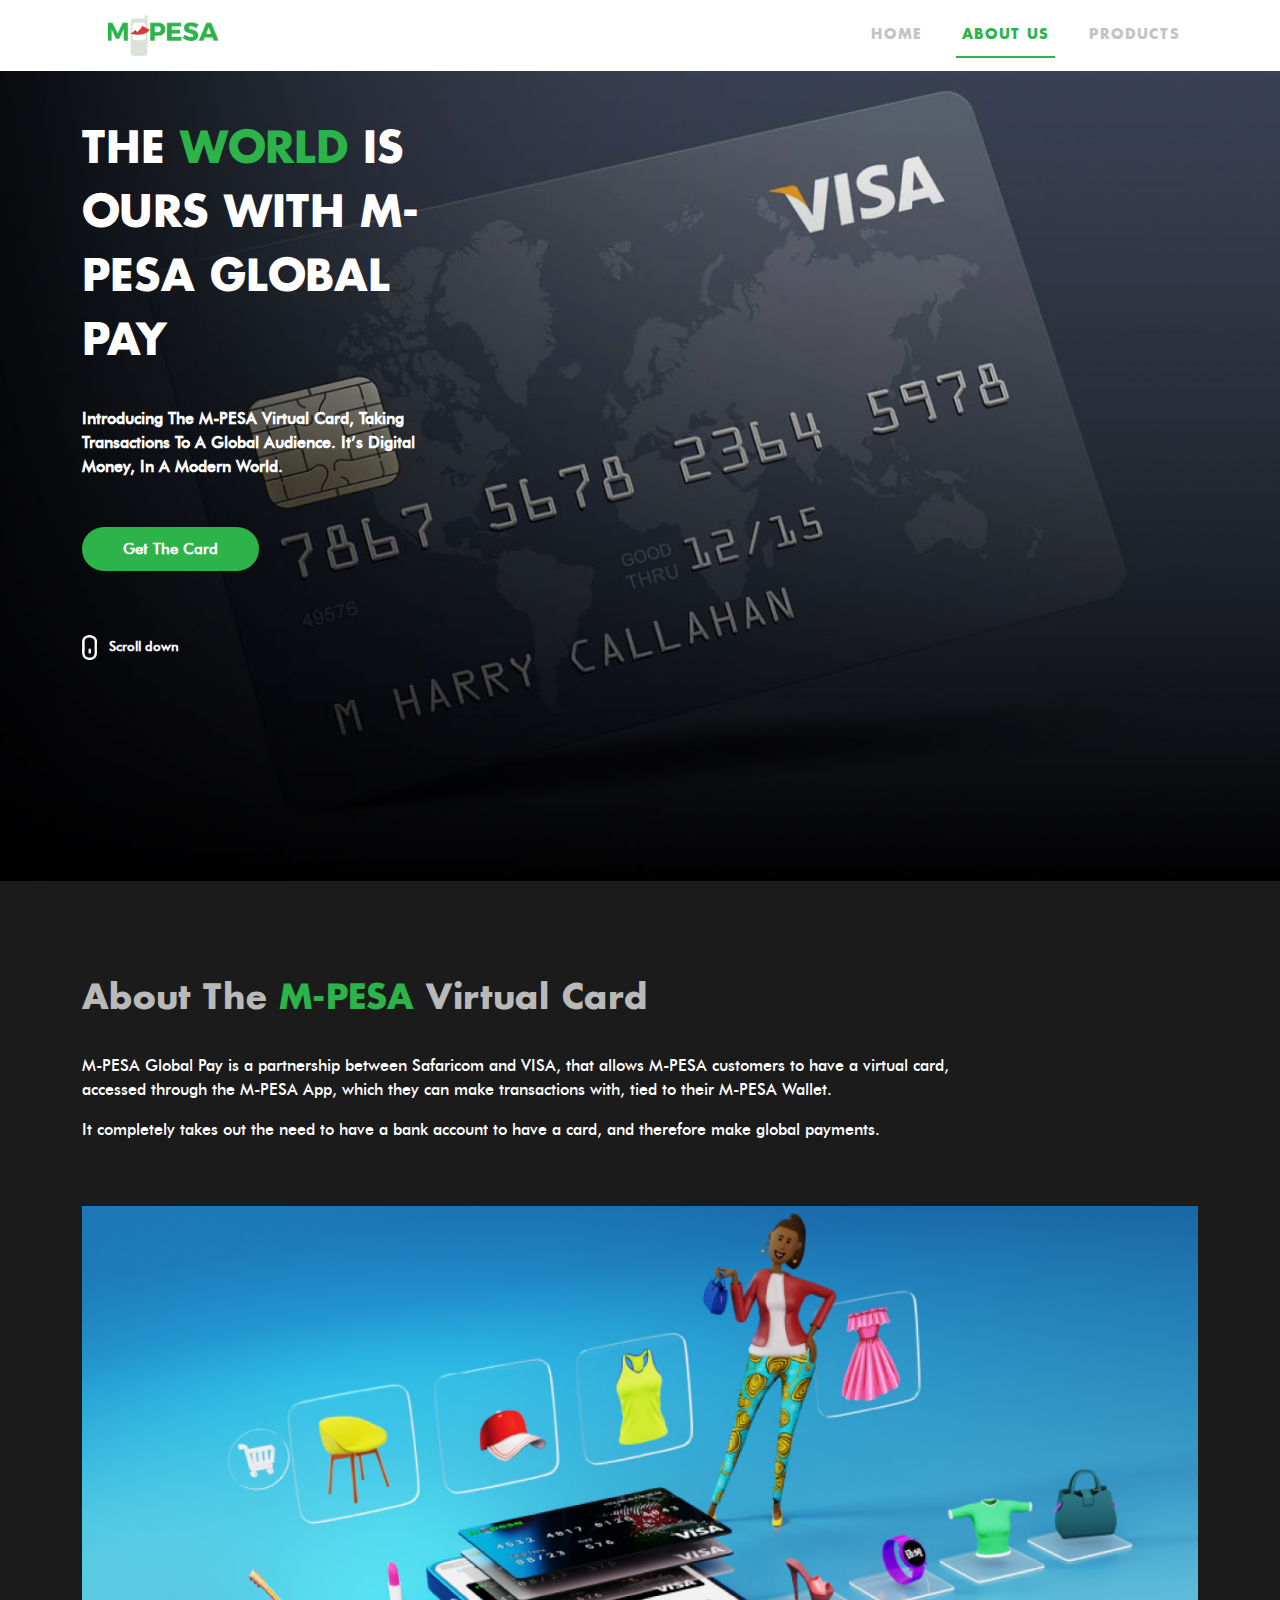
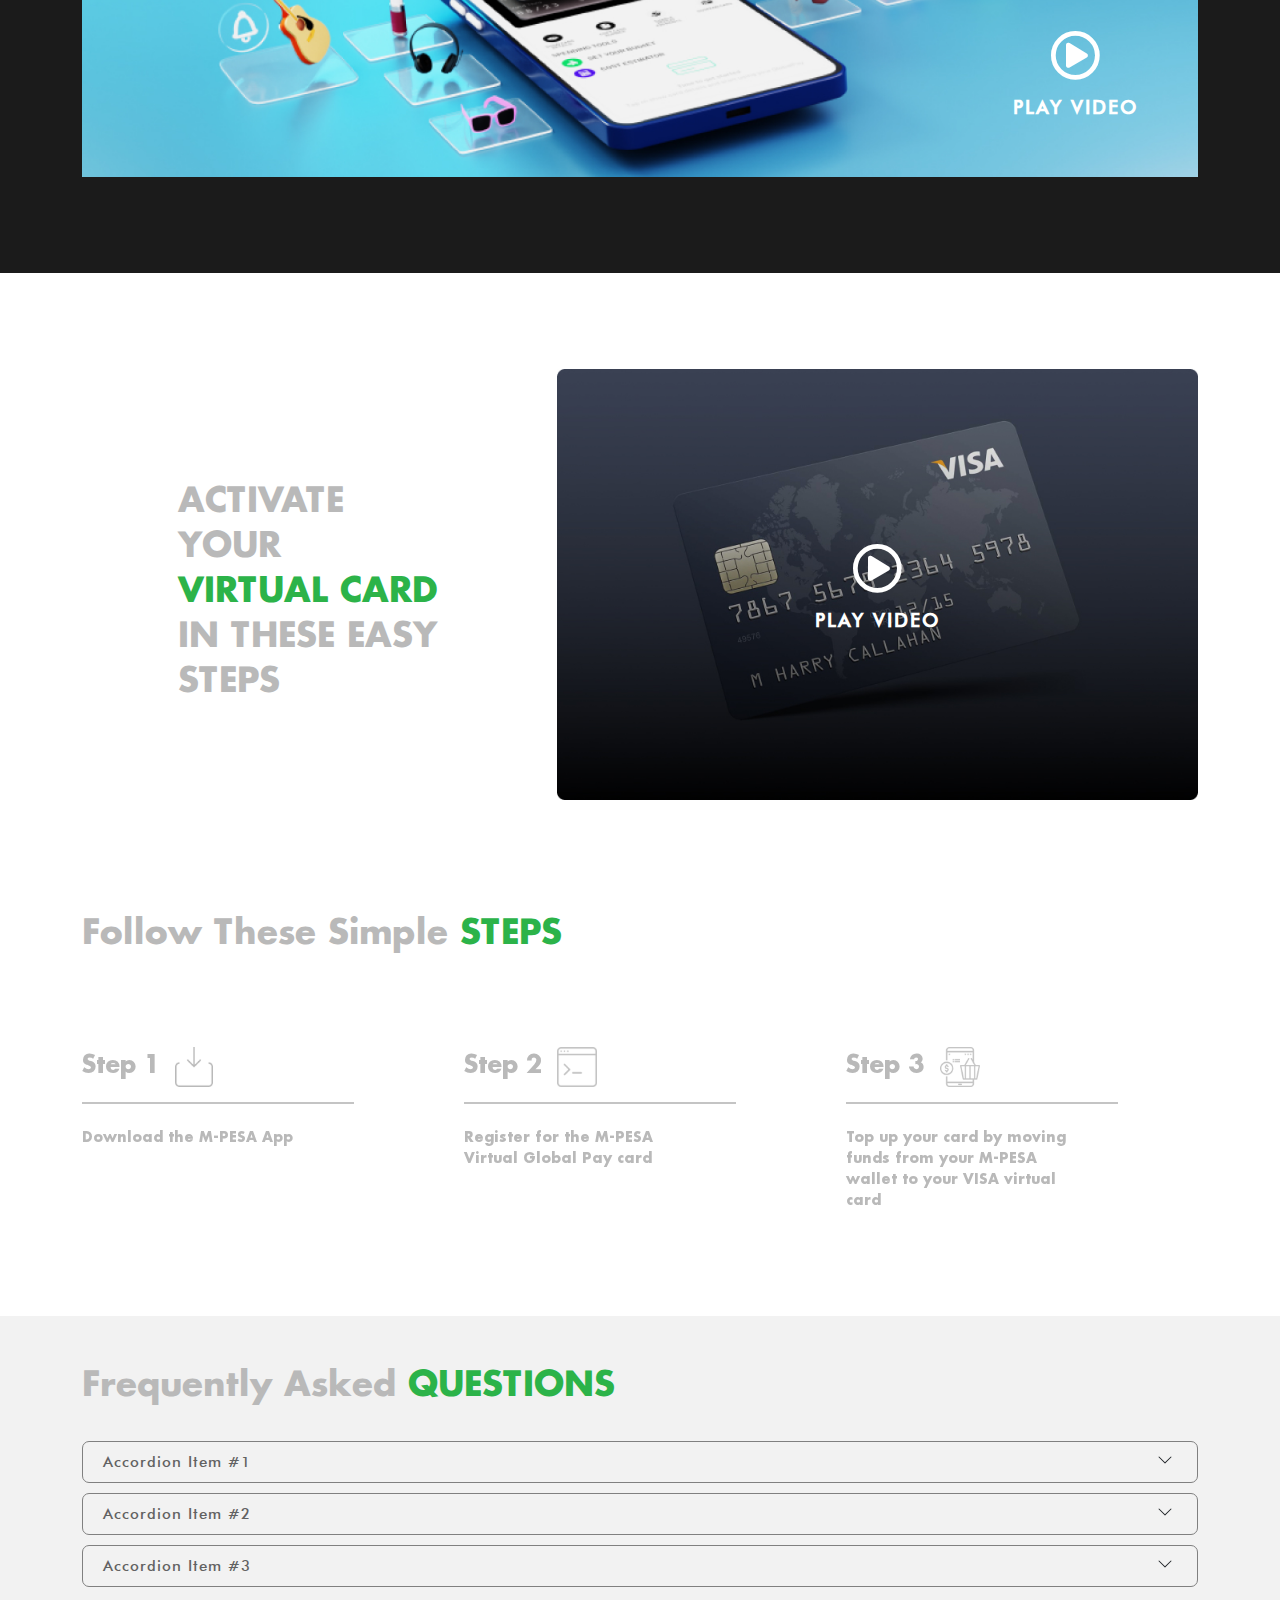
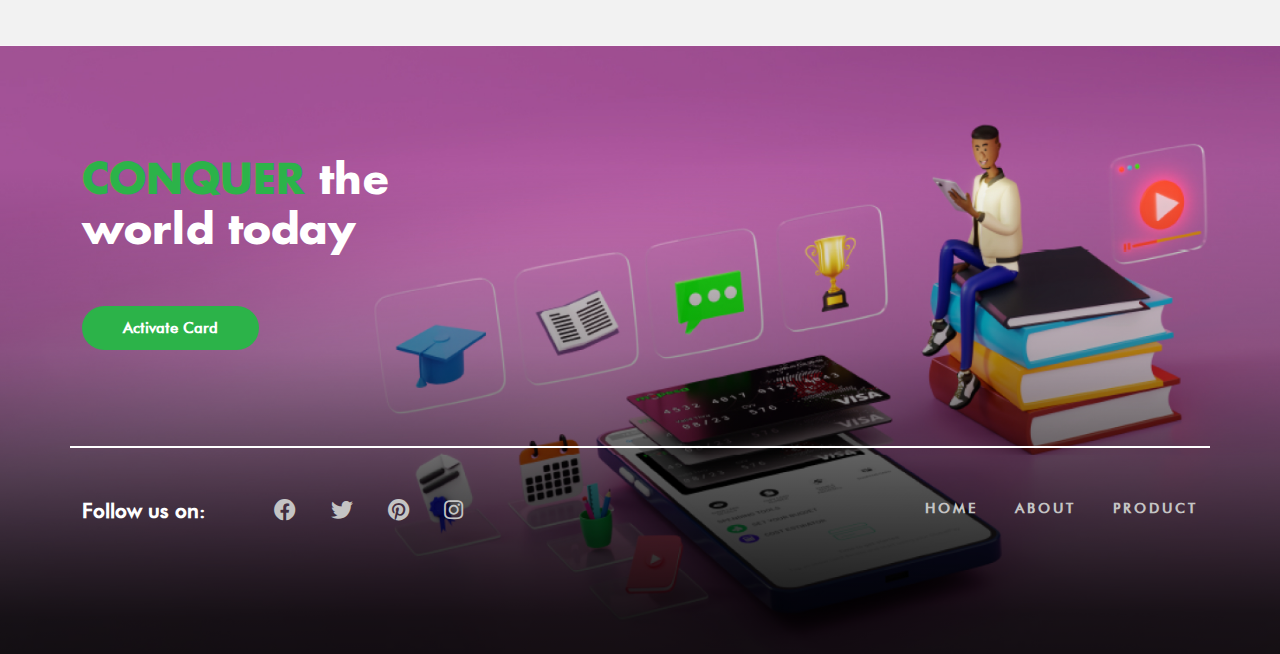
==== commit 26578622: "video html" ====
--- a/about.html
+++ b/about.html
@@ -93,7 +93,7 @@
               <div class="col-12 steps-video mt-5 pb-5">
                 <div class="video-holder">
                     <img src="./images/about-video.jpg" alt="video section">
-                    <button class="btn video-btn">
+                    <button class="btn video-btn"  data-bs-toggle="modal" data-bs-target="#about-video">
                         <span>
                             <i class="far fa-play-circle"></i>
                         </span>
@@ -115,7 +115,7 @@
         <div class="col-12 steps-video col-md-7 mb-5 video-inside">
           <div class="video-holder">
               <img src="./images/video-inside.jpg" alt="video section">
-              <button class="btn video-btn">
+              <button class="btn video-btn" data-bs-toggle="modal" data-bs-target="#about-video">
                   <span>
                       <i class="far fa-play-circle"></i>
                   </span>
@@ -256,6 +256,22 @@
 
  </footer>
 
+  <!-- Modal -->
+<div class="modal fade video-modal video-holder" id="about-video" tabindex="-1" aria-labelledby="exampleModalLabel" aria-hidden="true">
+  <div class="modal-dialog">
+    <div class="modal-content">
+      <div class="modal-header">
+        <button type="button" class="btn-close" data-bs-dismiss="modal" aria-label="Close"></button>
+      </div>
+      <div class="modal-body">
+          <div class="video-holder">
+            <iframe width="100%" height="315" src="https://www.youtube.com/embed/Om0rYw6qzb8" title="YouTube video player" frameborder="0" allow="accelerometer; autoplay; clipboard-write; encrypted-media; gyroscope; picture-in-picture" allowfullscreen></iframe>
+          </div>
+      </div>
+    </div>
+  </div>
+</div>
+
 
 <!-- jQuery -->
 <script src="js/jquery.min.js" type="text/Javascript"></script>
--- a/css/style.css
+++ b/css/style.css
@@ -215,6 +215,8 @@
 .header-area.scrollheader.is-sticky {
     background: #FFF;
     box-shadow: 0 1px 0 0 rgb(0 0 0 / 4%);
+    top: 0;
+    left: 0;
 }
 .classy-nav-container {
 	background-color: transparent;
@@ -461,33 +463,44 @@
     height: 230px;
     overflow: hidden;
 }
-.card{
-	overflow: hidden;
-    border: 0;
+.card {
+    overflow: hidden;
     border-radius: 10px;
-	background: transparent;
+    background: transparent;
+    padding: 0;
+    margin: 0 5px 30px;
+    border: 1px solid #B9B9B9;
 }
 .card-content {
     padding: 1rem 1rem 2rem;
-    border: 1px solid #B9B9B9;
+    border-top: 1px solid #B9B9B9;
     border-radius: 0 0 10px 10px;
     min-height: 150px;
+}
+.product_catergory{
+	font-size: 12px;
+	font-weight: 600;
+	line-height: 17px;
+	letter-spacing: 0.4em;
+	text-align: left;
+	color:#626262;
 }
 .title h2{
 	font-weight: 800;
     color: #626262;
     line-height: 33px;
-	font-size: 26px;
+	font-size: 25px;
     text-transform: uppercase;
 	letter-spacing: 1px;
 }
 .price{
 	color: #BFBFBF
 }
-.price h2{
-    font-size: 22px;
-    margin: 5px 0 0;
+.price h2 {
+    font-size: 18px;
+    margin: 15px 0 0;
     letter-spacing: 1px;
+    color: #000;
 }
 .small-title {
     font-family: 'futuramedium';
@@ -648,6 +661,138 @@
 @media screen and (max-width:630px){
 }
 @media screen and (max-width:600px){
+	.card{
+		width: 85%;
+		margin: 0 auto 30px;
+	}
+	.text-end{
+		text-align: center !important;
+	}
+	.grey-title h2{
+		font-size: 20px;
+		line-height: 30px;
+		width: 90%;
+		margin: auto;
+	}
+	.title h2{
+		font-size: 18px;
+	}
+	.step-title h2{
+		font-size: 20px;
+	}
+	.step-title img{
+		height:29px !important;
+	}
+	.steps-container{
+		width: 90%;
+		margin: auto;
+		padding: 10px 0 0 0 !important;
+	}
+	.steps{
+		padding-top: 0 !important;
+	}
+	.steps-content p{
+		width: 100%;
+	}
+	.most-popular{
+		margin-top: 0 !important;
+	}
+	.banner-content h1 {
+		font-size: 26px;
+		line-height: 38px;
+		width: 70%;
+	}
+	.btn-green{
+		padding: 5px 25px;
+		font-size: 13px;
+	}
+	.main-banner{
+		background-position: -72vw;
+		padding-left: 1rem;
+	}
+	.footer-text h2 {
+		font-size: 28px;
+		margin-bottom: 1rem;
+	}
+	.footer-text{
+		padding-top:0 !important;
+	}
+	.footer-last{
+		margin: 2rem 0;
+	}
+	.social-icons {
+		border-top: 2px solid #fff;
+		padding-top: 1rem;
+	}
+	.footer-last{
+		border-top: 0;
+		padding-top: 0;
+	}
+	footer .title{
+		font-size: 16px;
+		margin-right: 1rem;
+	}
+	.footer-last ul li i{
+		font-size: 20px;
+		padding: 0 11px;
+	}
+	footer::before{
+		background: linear-gradient(0deg, rgb(0 0 0 / 100%) 0%, rgba(219,219,219,0) 100%) !important;
+	}
+	footer{
+		min-height:auto !important;
+		background-position: -55vw;
+	}
+	.footer-urls {
+		margin-top: 2rem;
+	}
+	.footer-urls ul li a{
+		font-size: 12px;
+		padding: 0 15px 15px;
+	}
+	.add-cart{
+		letter-spacing: 2px;
+		font-size: 12px;
+	}
+	.about-content {
+		padding-top: 0 !important;
+		text-align: left !important;
+	}
+	p{
+		font-size: 14px;
+		line-height: 25px;
+	}
+	.video-btn{
+		right: 0 !important;
+		left: 0 !important;
+		top: 0 !important;
+		bottom: 0 !important;
+		margin: auto;
+		font-size: 14px;
+	}
+	.content-area {
+		padding: 0 2rem;
+	}
+	.video-caption {
+		padding: 0 !important;
+		margin-bottom: 1rem;
+	}
+	.video-inside {
+		margin-bottom: 0 !important;
+	}
+	.grey-title {
+		margin-bottom: 1rem;
+	}
+	.faq-holder {
+		padding: 1rem 2rem;
+	}
+	.scroll{
+		margin: 1rem 0 0;
+		text-align: center;
+	}
+	.accordion-body{
+		font-size:14px !important;
+	}
 }
 @media screen and (max-width:575px){
 }
@@ -656,6 +801,16 @@
 @media screen and (max-width:390px){
 }
 @media screen and (max-width:320px){
+}
+.owl-theme .owl-dots .owl-dot{
+	background: transparent;
+}
+.owl-theme .owl-dots .owl-dot.active span, .owl-theme .owl-dots .owl-dot:hover span{
+	background: #2CB349;
+}
+.owl-theme .owl-dots .owl-dot span{
+	width: 20px;
+    height: 10px;
 }
 
 /* joycss */
@@ -743,3 +898,107 @@
 .text-white .banner-content h1, .text-white .banner-content p,.text-white .scroll{
 	color: #fff;
 }
+
+.main-banner{
+	background-size: cover;
+    background-position: center center;
+    background-repeat: no-repeat;
+    min-height: 90vh;
+}
+@media screen and (max-width:1399px){
+	.banner-content h1{
+	    font-size: 43px;
+		line-height: 64px;	
+	}
+}
+/* End of Banner */
+.banner-content.productbanner{
+    padding:60px 0;
+}
+.btn.video-btn.btn-product-video {
+    position: relative;
+    left: 0;
+    top: 0;
+    color: #2CB349;
+    display: flex;
+    align-items: center;
+}
+.btn-product-video span {
+    display: inline-block;
+    font-size: 45px;
+    margin-left: 15px;
+}
+.section-newsletter{
+	padding: 60px 0;
+}
+.newtextinfo h2 {
+    color: #B9B9B9;
+    text-transform: capitalize;
+    font-size: 34px;
+    line-height: 45px;
+    margin-bottom: 15px;
+}
+.newtextinfo p {
+    font-family: 'Futura-bold';
+    width: 86%;
+    font-size: 14px;
+}
+.subscribeblock {
+    border-radius: 10px;
+    background: transparent;
+    padding: 20px 50px;
+    border: 1px solid #B9B9B9;
+}
+.subscribe-text{
+    margin-bottom: 20px;
+}
+.subscribe-text h2 {
+    color: #B9B9B9;
+    text-transform: capitalize;
+    font-size: 34px;
+    margin-bottom:10px;
+}
+.subscribe-text p {
+	margin-top:10px;
+    font-size: 14px;
+}
+.subscribe-form  .form-control{
+	height:55px;
+	padding:15px;
+}
+.subscribe-form .btn.btn-primary{
+	color: #FFF;
+	border: 1px solid #2CB349;
+	padding:10px 20px;
+	text-transform: capitalize;
+	border-radius:5px;
+	display: inline-block;
+	margin-top: 15px;
+	background: #2CB349;
+	font-family: 'Futura-bold';
+	width: 100%;
+}
+.subscribe-form .btn.btn-primary:hover{
+	border: 1px solid #2CB349;
+	color: #2CB349;
+	background: transparent;
+}
+.mobile-logo {
+    width: 76%;
+	padding: 10px;
+}
+.btn-close{
+	opacity: 1;
+    background-color: #fff;
+    border-radius: 100%;
+}
+.video-modal .modal-dialog{
+	margin-top: 10rem;
+}
+.video-modal .modal-content{
+	background-color:transparent !important;;
+	border: 0 !important;
+}
+.video-holder .modal-header{
+	border:none !important;
+}
